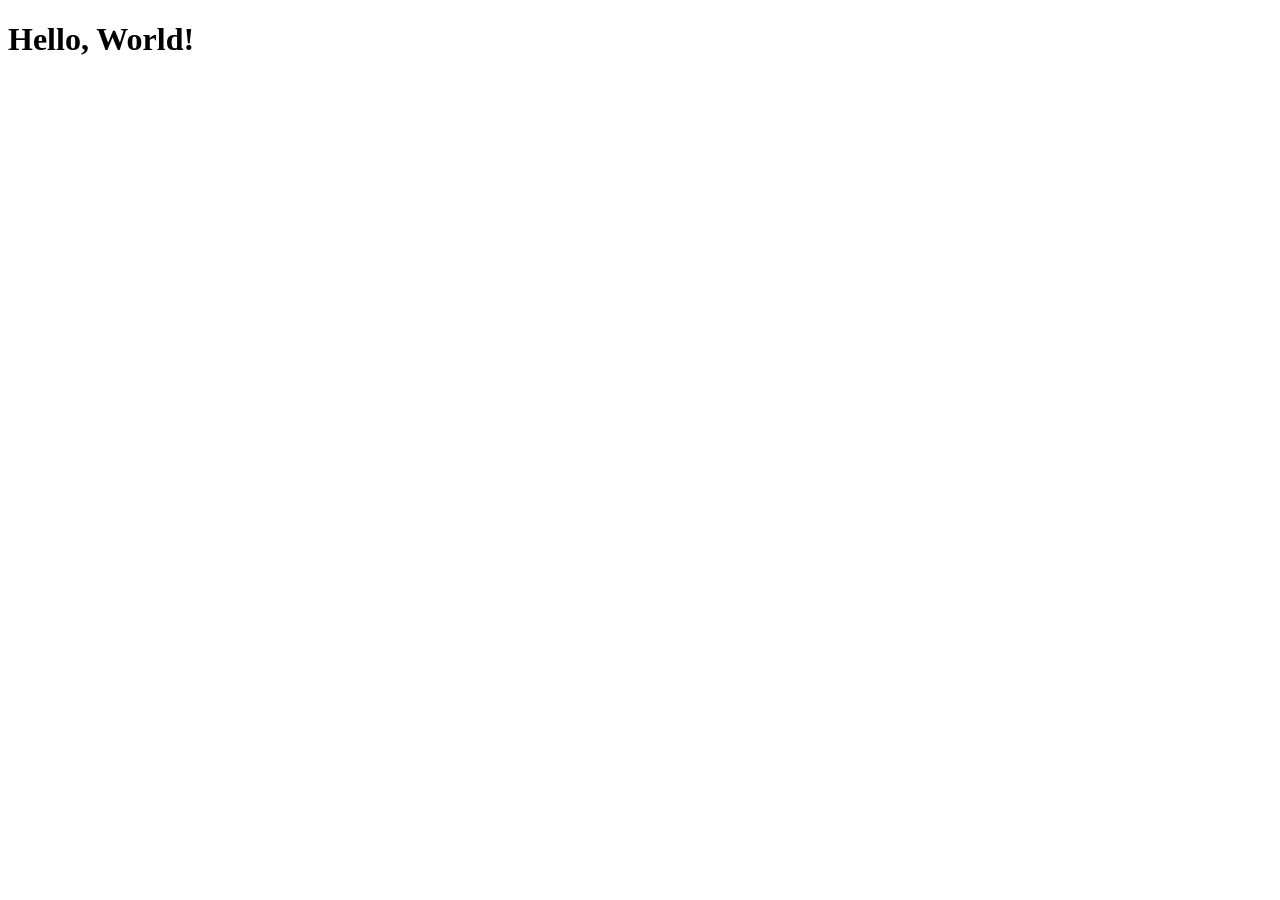
==== index.html @ d36ab647 "Hello World" ====
<!doctype html>
<html lang="ru">
<head>
  <meta charset="utf-8">
  <meta name="viewport" content="width=device-width, initial-scale=1">
  <title>Hello, World!</title>
</head>
<body>
  <h1>Hello, World!</h1>
</body>
</html>
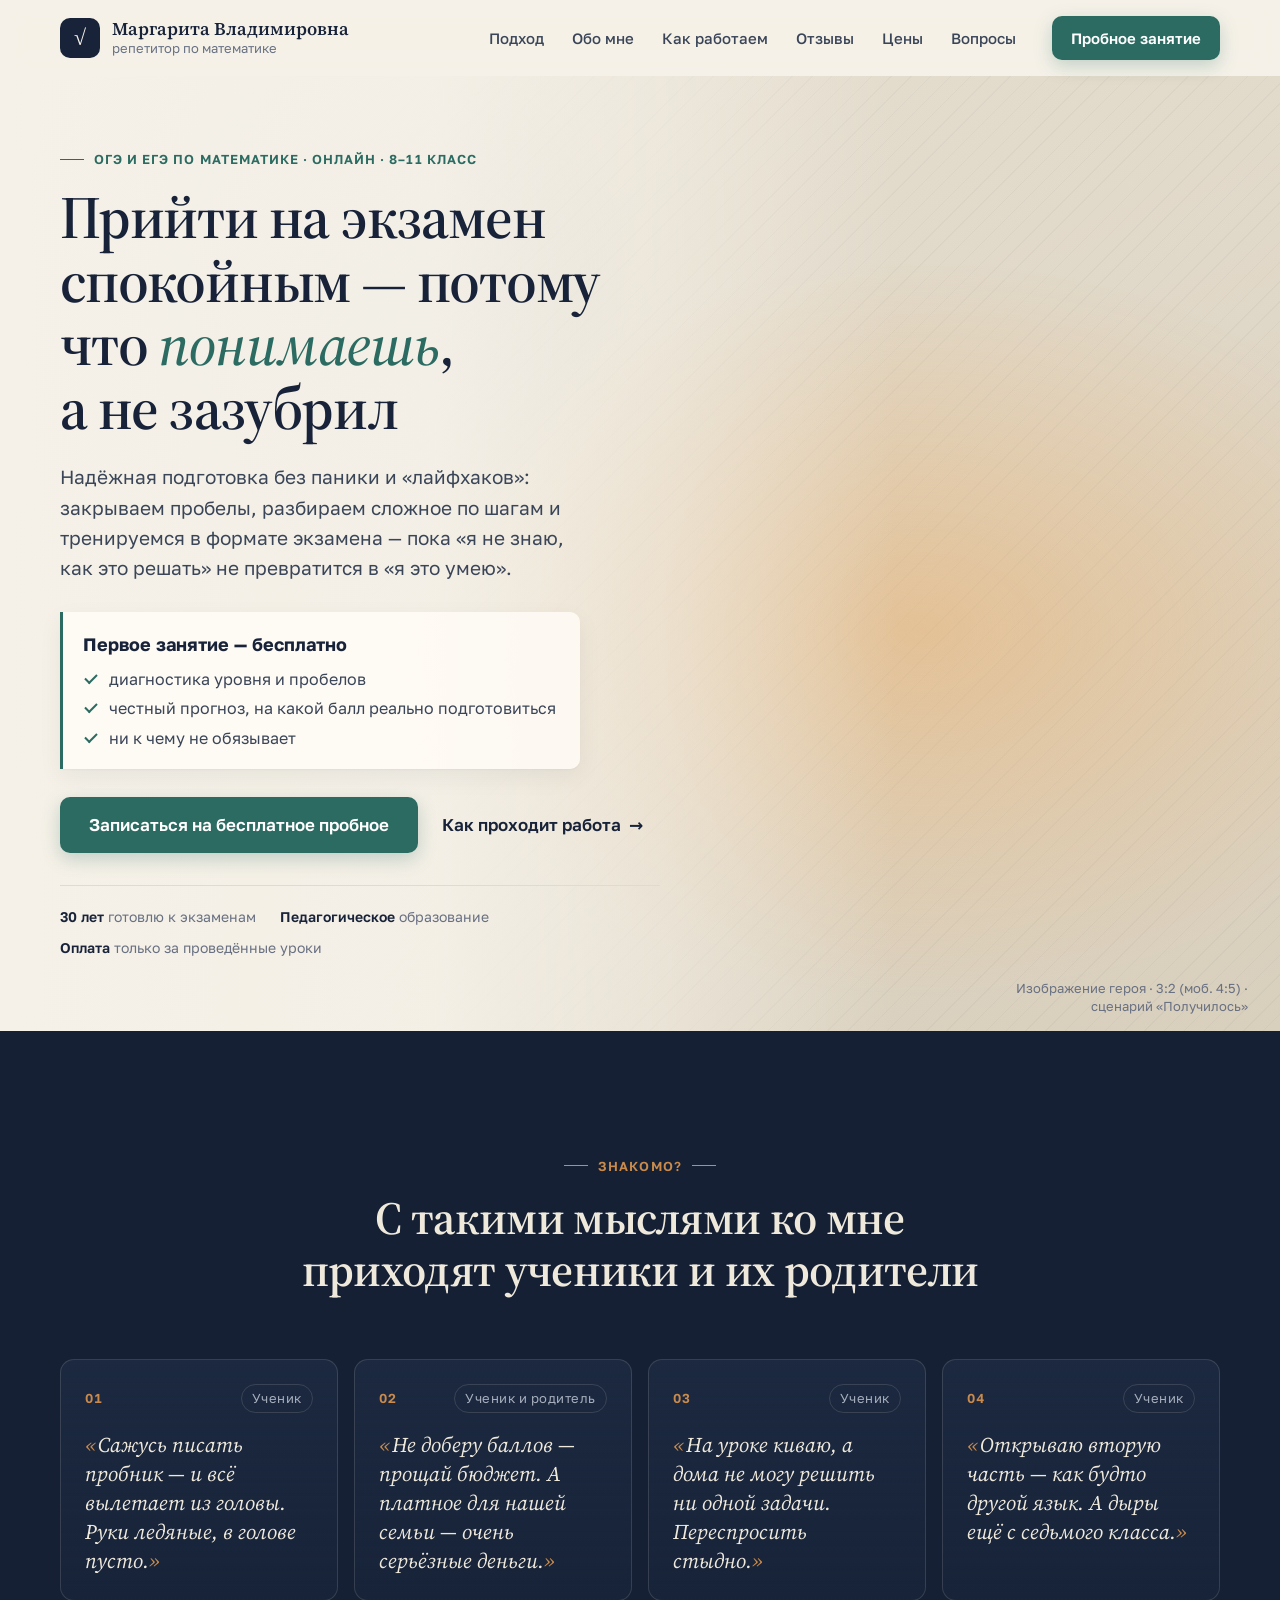
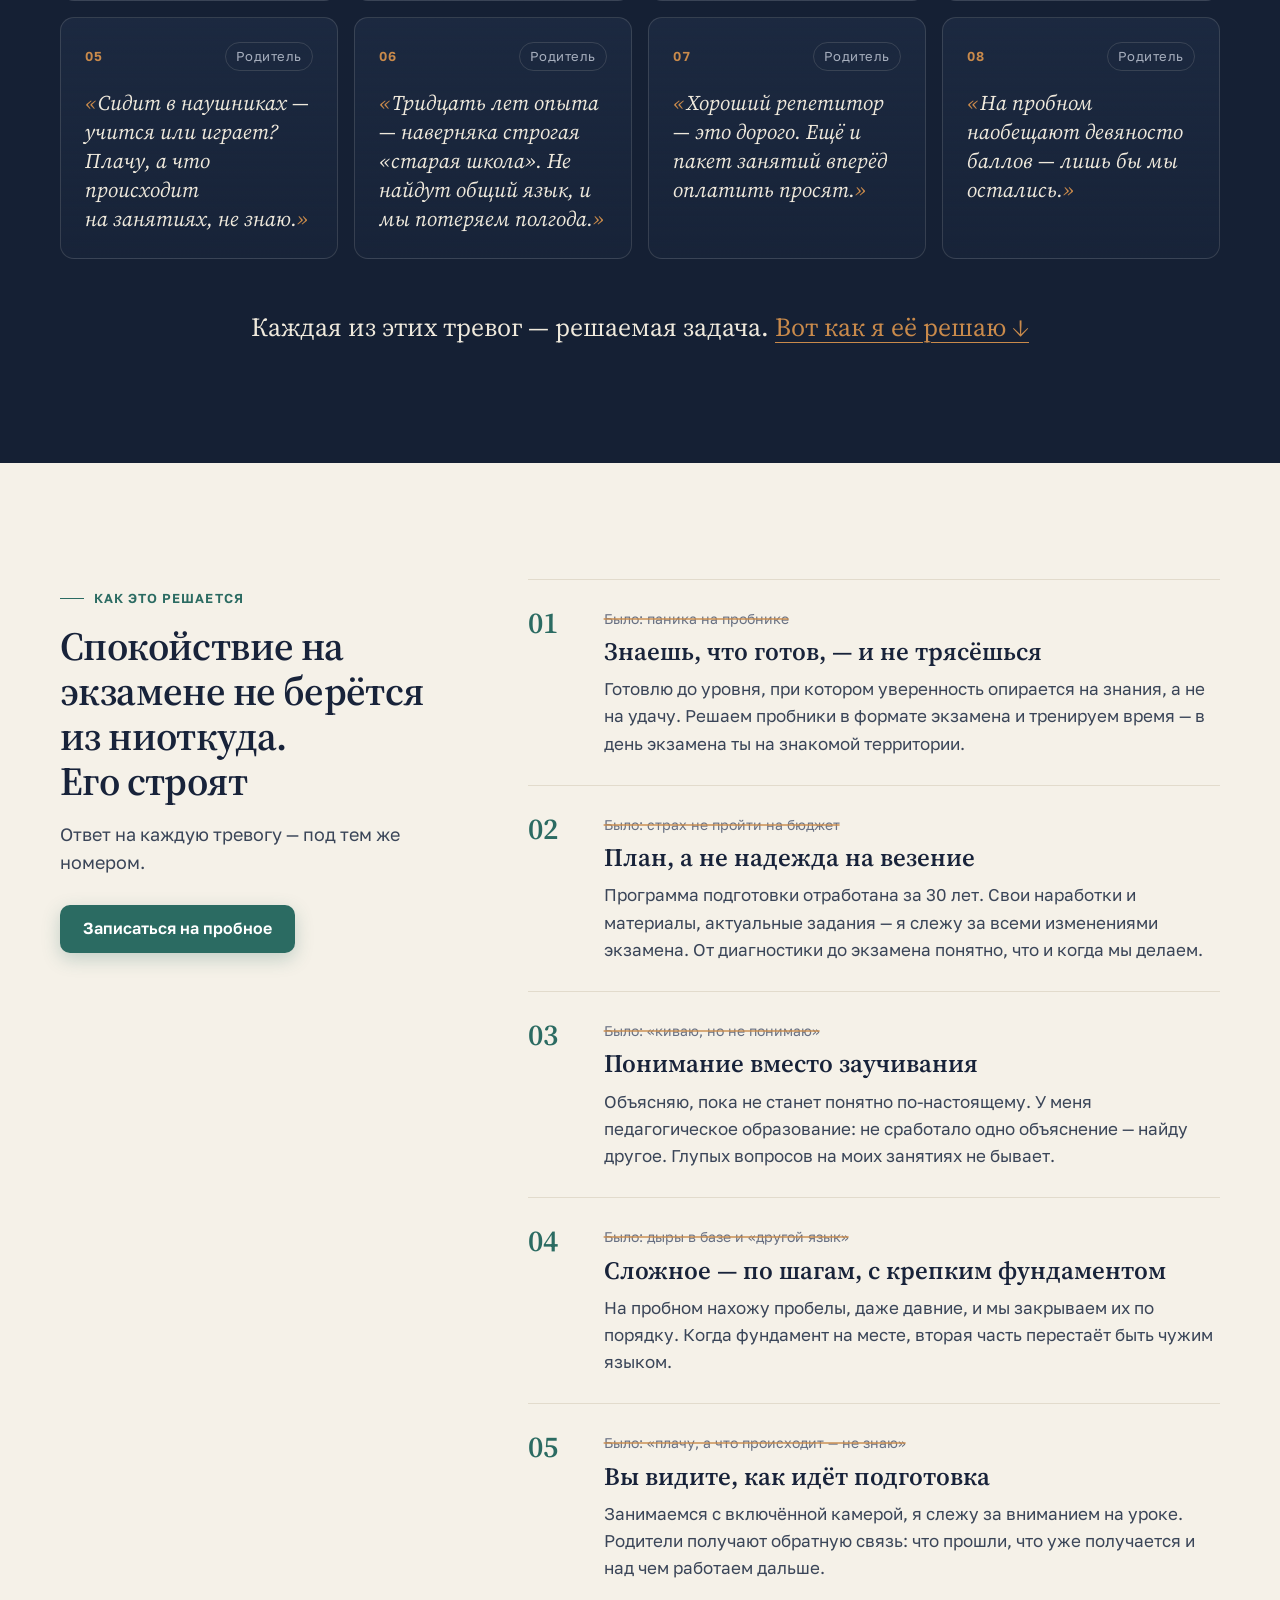
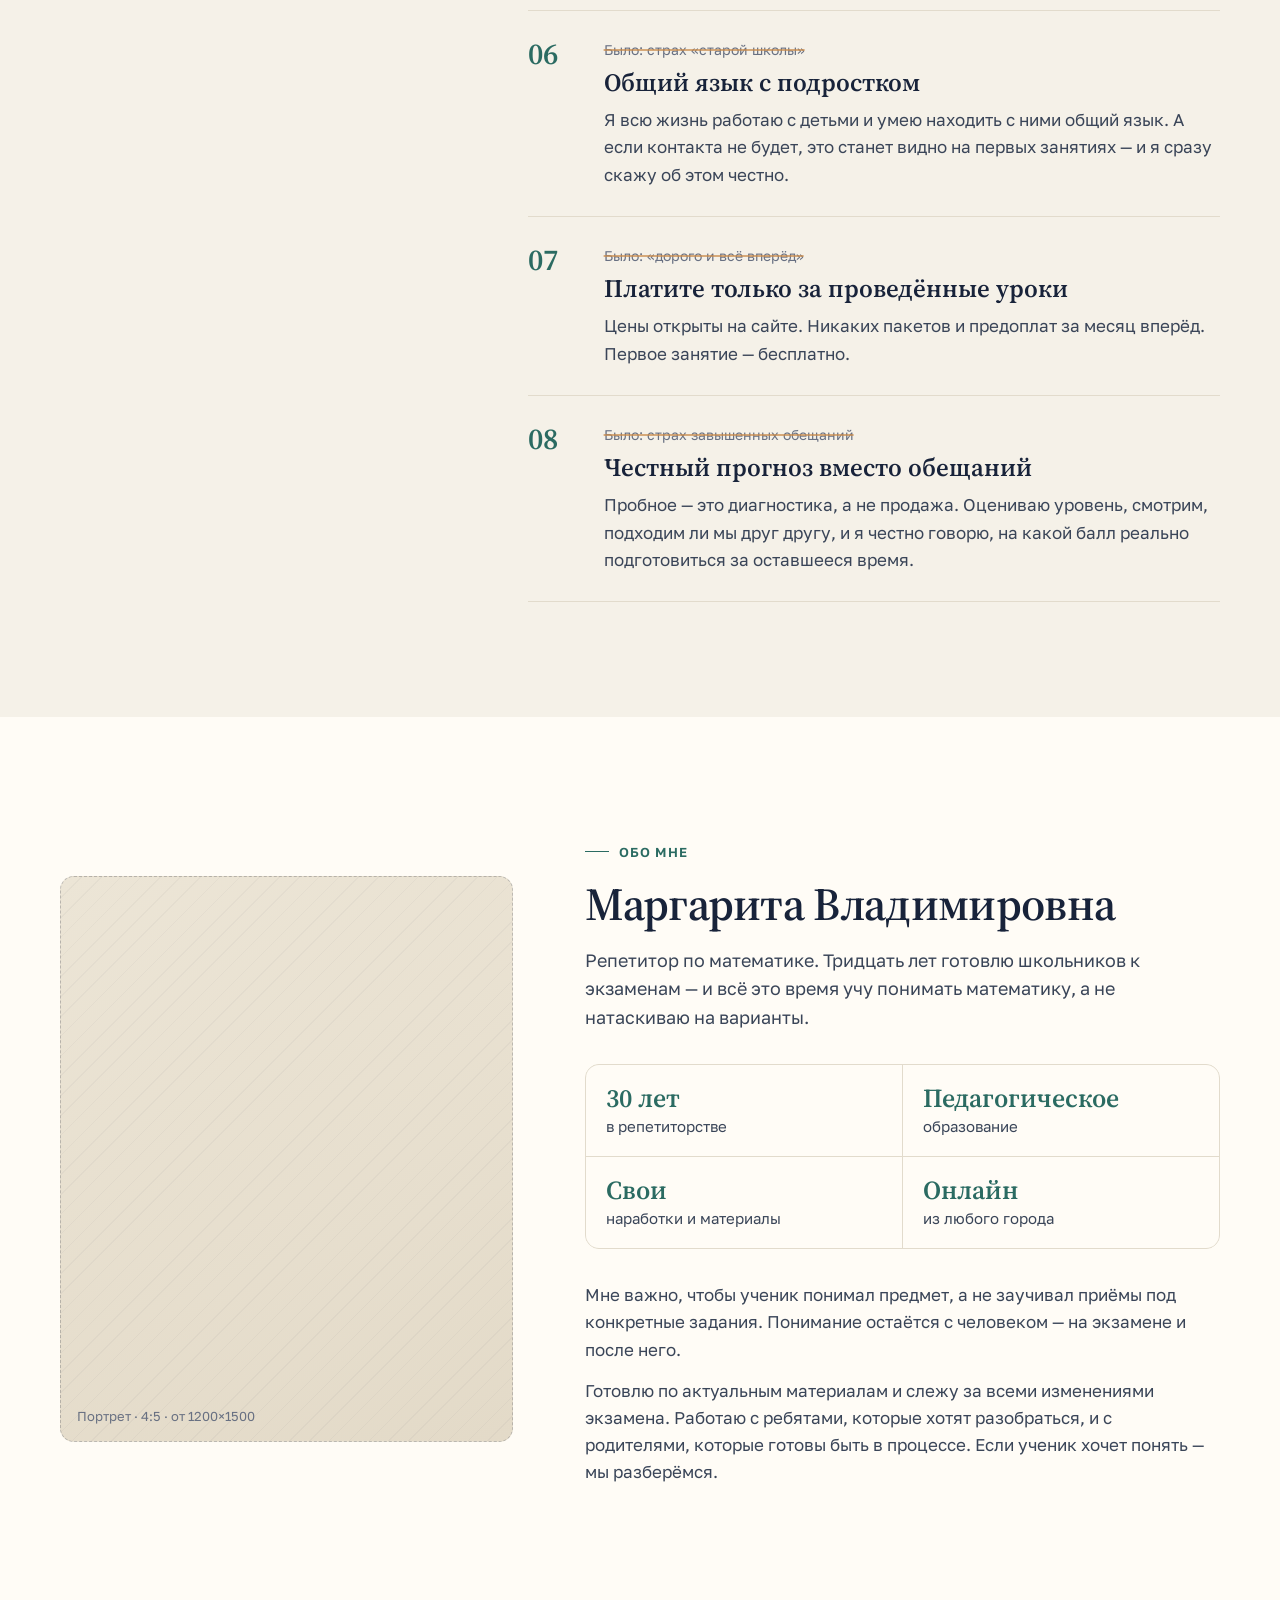
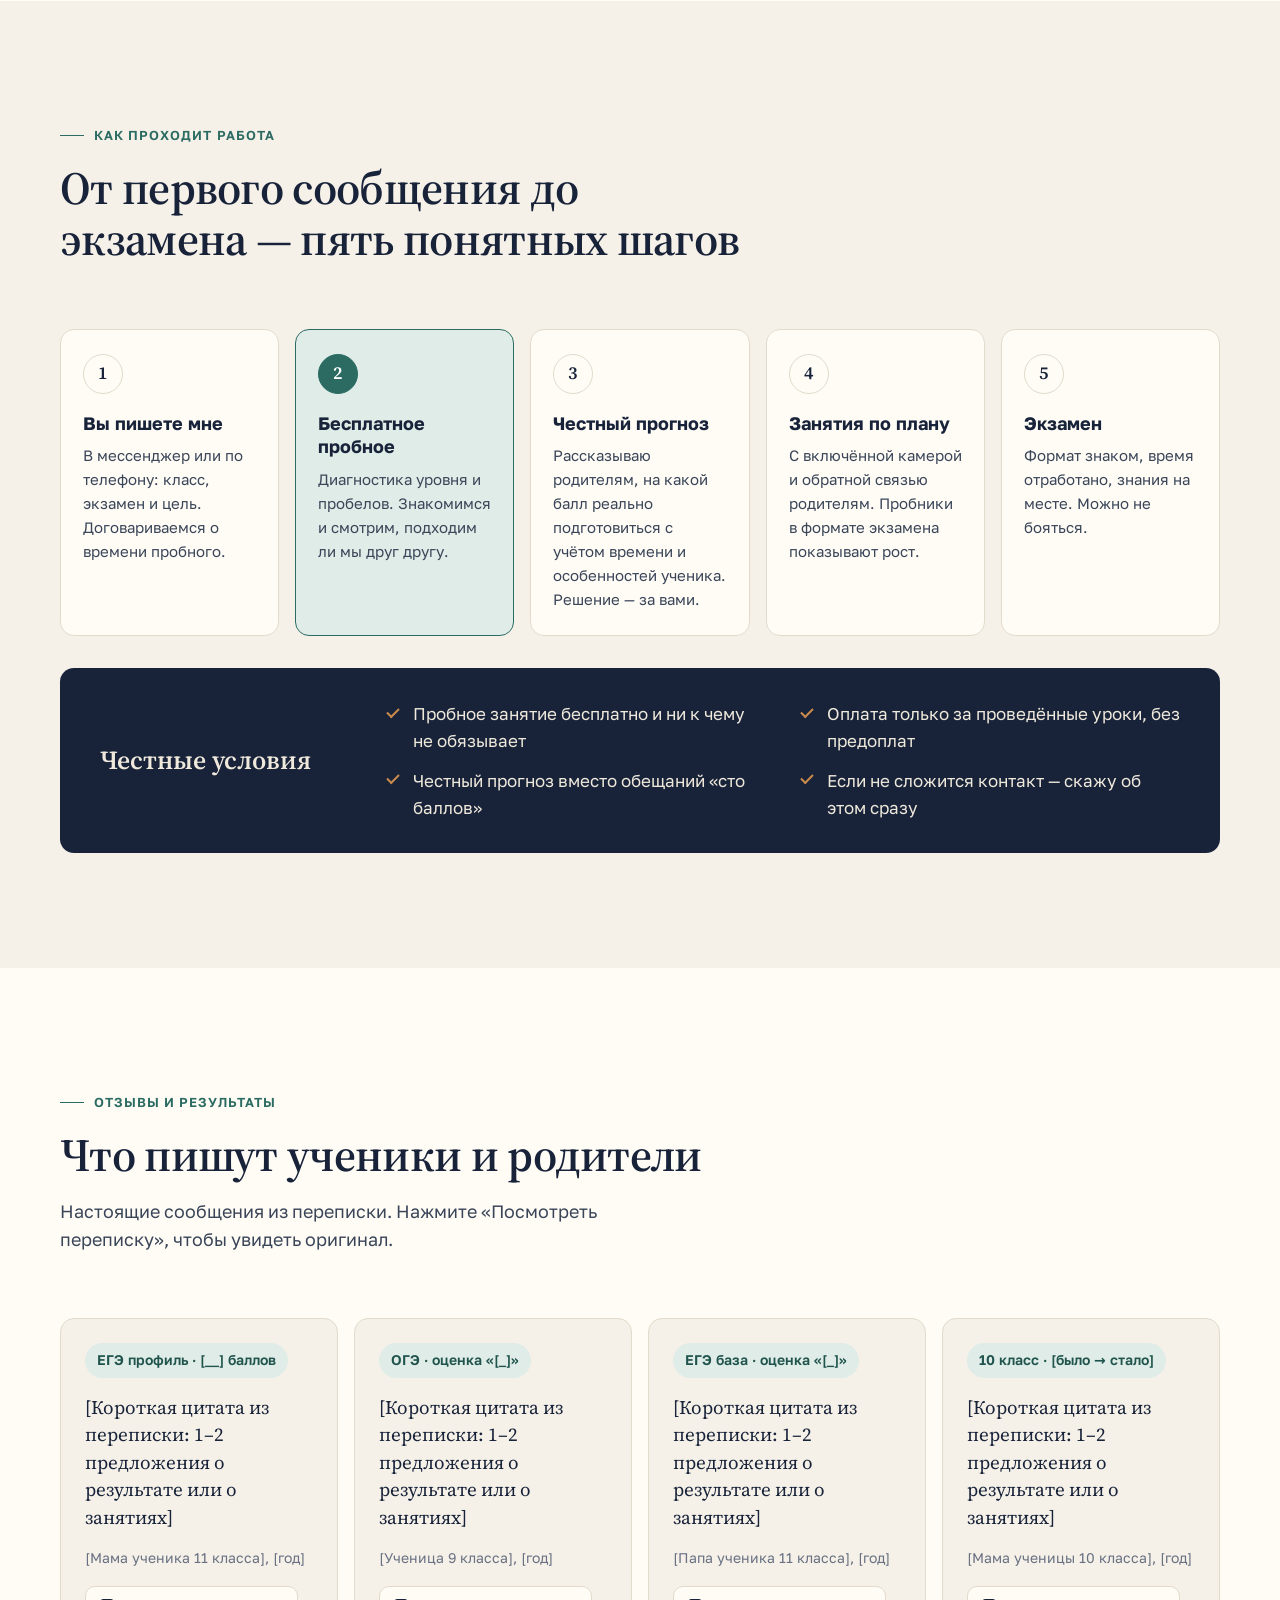
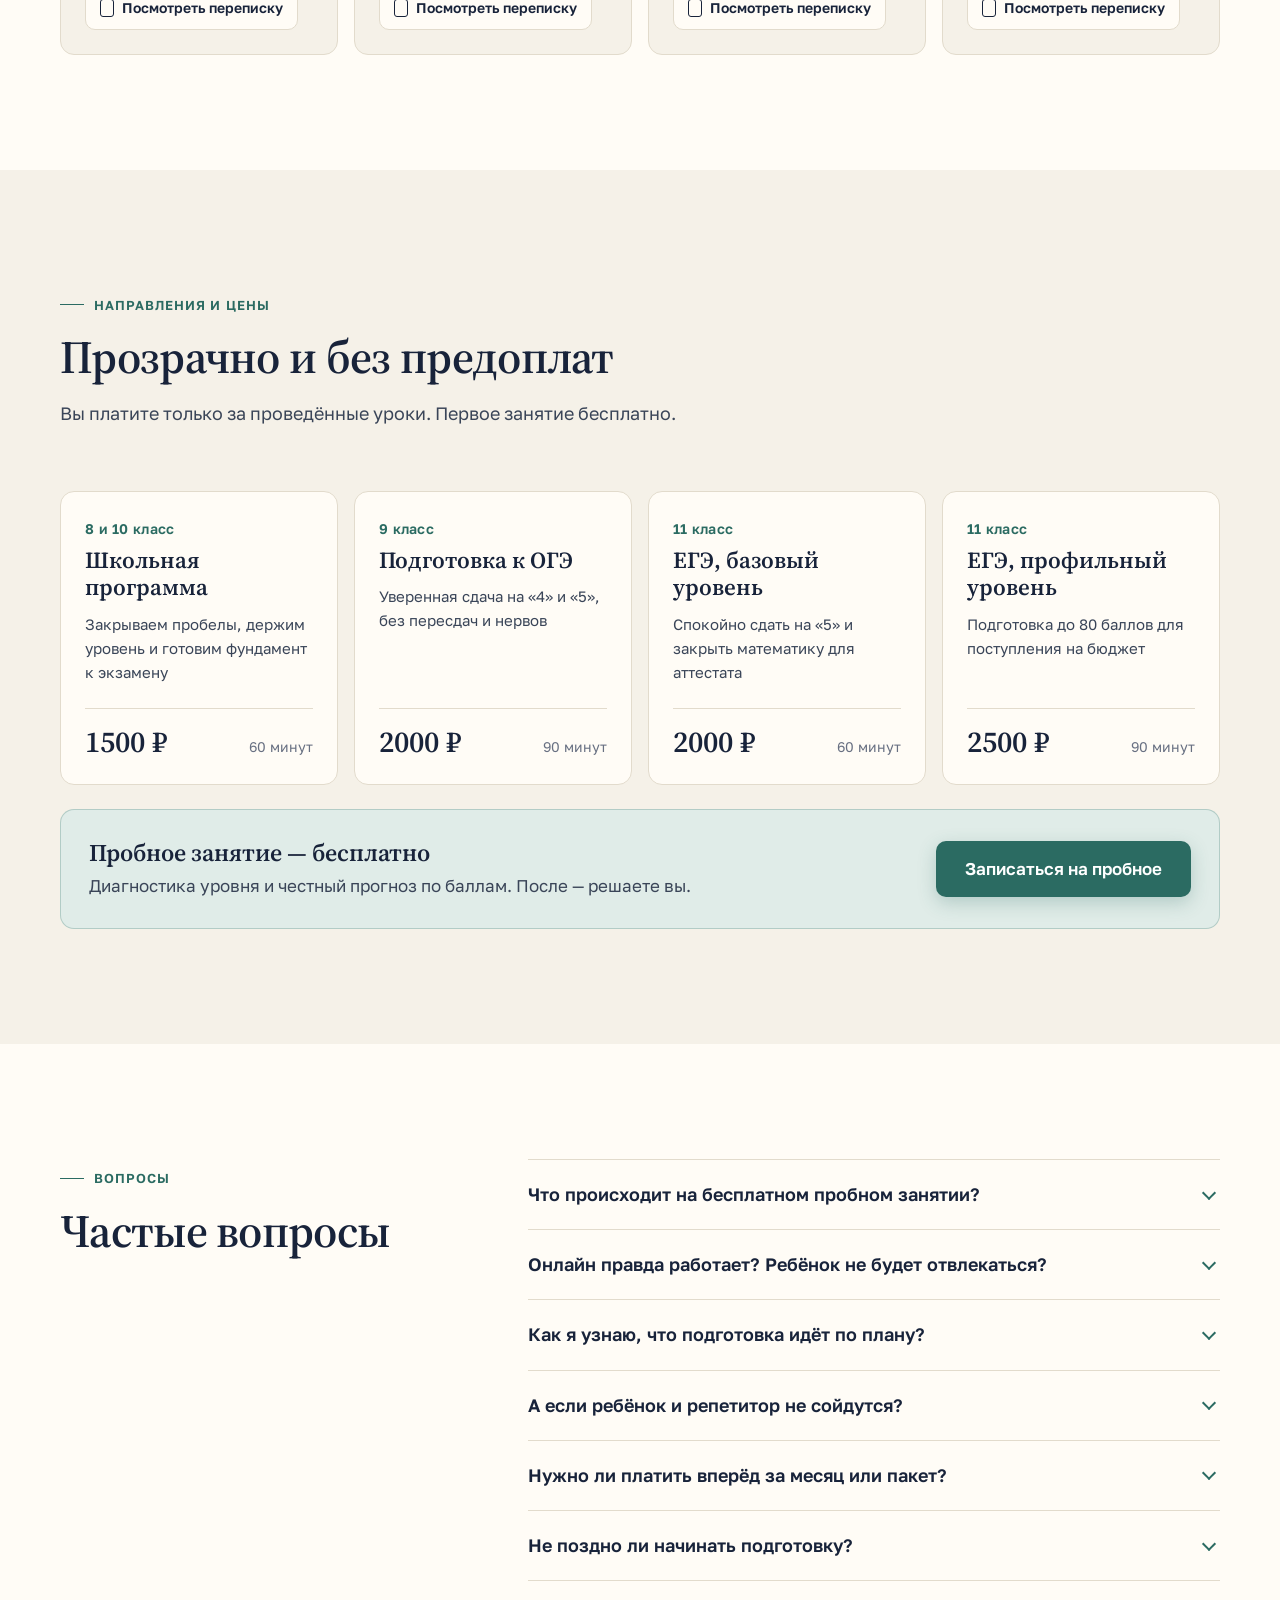
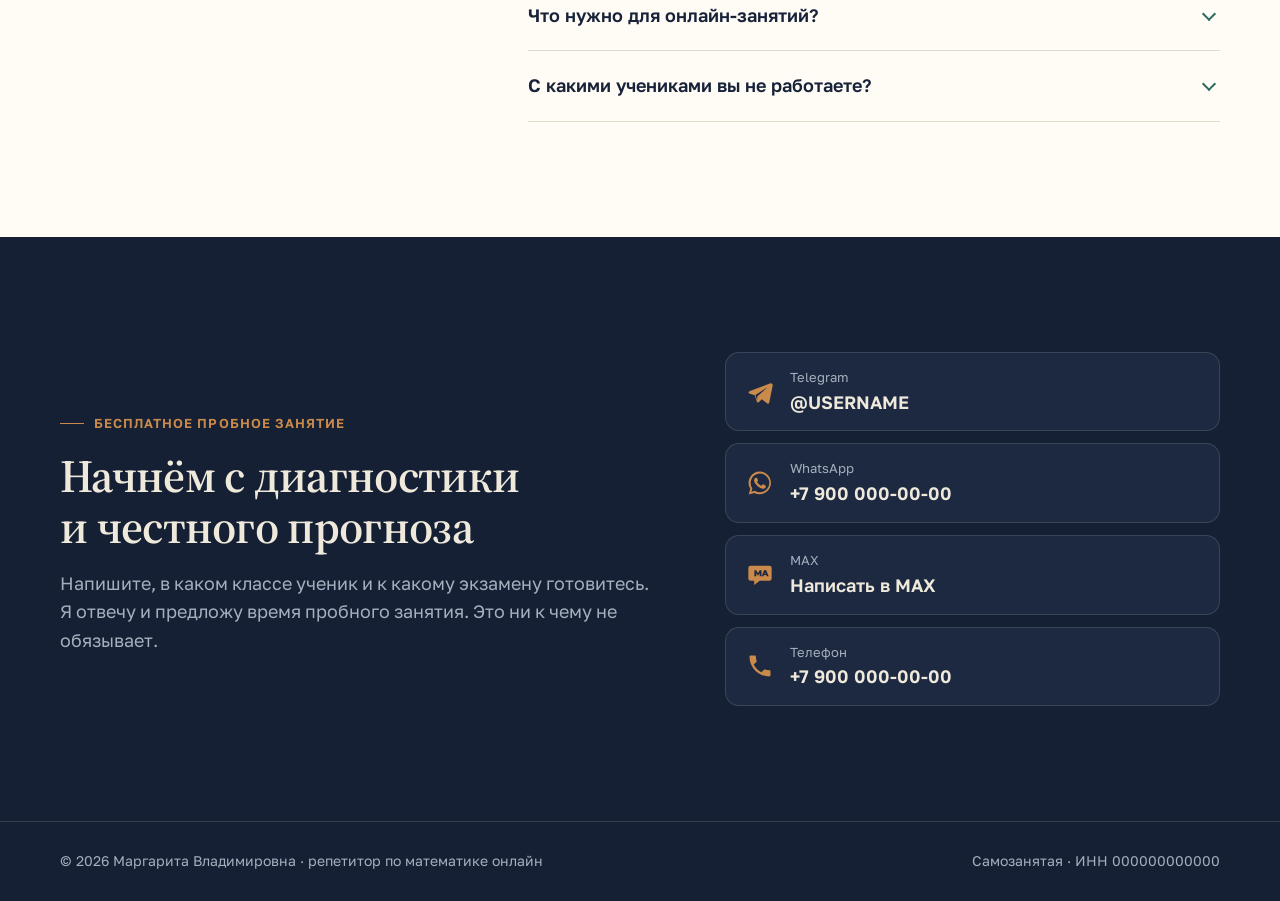
==== commit e7bfd098: "Лендинг репетитора по математике Одностраничник: hero с оффером, блоки «Знакомо?» и «Как это решаетс" ====
--- a/index.html
+++ b/index.html
@@ -3,9 +3,545 @@
 <head>
   <meta charset="utf-8">
   <meta name="viewport" content="width=device-width, initial-scale=1">
-  <title>Hello, World!</title>
+  <title>Репетитор по математике онлайн — подготовка к ОГЭ и ЕГЭ | Маргарита Владимировна</title>
+  <meta name="description" content="Надёжная подготовка к ОГЭ и ЕГЭ по математике онлайн для 8–11 классов. Педагогическое образование, 30 лет опыта. Бесплатное пробное занятие: диагностика уровня и честный прогноз по баллам.">
+  <meta name="theme-color" content="#f5f1e8">
+  <link rel="canonical" href="https://repmv.ru/">
+  <link rel="icon" href="assets/img/favicon.svg" type="image/svg+xml">
+
+  <meta property="og:type" content="website">
+  <meta property="og:locale" content="ru_RU">
+  <meta property="og:url" content="https://repmv.ru/">
+  <meta property="og:title" content="Математика без страха перед экзаменом — репетитор Маргарита Владимировна">
+  <meta property="og:description" content="Подготовка к ОГЭ и ЕГЭ онлайн. Понимание, а не зубрёжка. Бесплатное пробное занятие с честным прогнозом по баллам.">
+  <!-- TODO: добавить og:image (1200×630), когда будет готово изображение героя -->
+
+  <link rel="preload" href="assets/fonts/golos-cyr.woff2" as="font" type="font/woff2" crossorigin>
+  <link rel="preload" href="assets/fonts/serif-cyr.woff2" as="font" type="font/woff2" crossorigin>
+  <link rel="stylesheet" href="assets/css/style.css">
+  <script>document.documentElement.classList.add("js")</script>
+
+  <script type="application/ld+json">
+  {
+    "@context": "https://schema.org",
+    "@type": "Person",
+    "name": "Маргарита Владимировна",
+    "jobTitle": "Репетитор по математике",
+    "url": "https://repmv.ru/",
+    "description": "Подготовка к ОГЭ и ЕГЭ по математике онлайн, школьная программа 8 и 10 классов. Педагогическое образование, 30 лет опыта.",
+    "makesOffer": [
+      { "@type": "Offer", "name": "Пробное занятие", "price": "0", "priceCurrency": "RUB" },
+      { "@type": "Offer", "name": "Математика, 8 и 10 класс, 60 минут", "price": "1500", "priceCurrency": "RUB" },
+      { "@type": "Offer", "name": "Подготовка к ОГЭ, 9 класс, 90 минут", "price": "2000", "priceCurrency": "RUB" },
+      { "@type": "Offer", "name": "ЕГЭ базовый уровень, 11 класс, 60 минут", "price": "2000", "priceCurrency": "RUB" },
+      { "@type": "Offer", "name": "ЕГЭ профильный уровень, 11 класс, 90 минут", "price": "2500", "priceCurrency": "RUB" }
+    ]
+  }
+  </script>
 </head>
 <body>
-  <h1>Hello, World!</h1>
+  <a class="skip-link" href="#main">Перейти к содержанию</a>
+
+  <header class="site-header" data-header>
+    <div class="container site-header__inner">
+      <a class="brand" href="#top" aria-label="Маргарита Владимировна — в начало страницы">
+        <span class="brand__mark" aria-hidden="true">√</span>
+        <span class="brand__text">
+          <span class="brand__name">Маргарита Владимировна</span>
+          <span class="brand__role">репетитор по математике</span>
+        </span>
+      </a>
+
+      <nav class="nav" id="site-nav" aria-label="Разделы сайта" data-nav>
+        <a href="#approach">Подход</a>
+        <a href="#about">Обо мне</a>
+        <a href="#process">Как работаем</a>
+        <a href="#reviews">Отзывы</a>
+        <a href="#prices">Цены</a>
+        <a href="#faq">Вопросы</a>
+        <a class="btn btn--primary nav__cta-mobile" href="#contacts">Записаться на пробное</a>
+      </nav>
+
+      <a class="btn btn--primary btn--sm site-header__cta" href="#contacts">Пробное занятие</a>
+
+      <button class="nav-toggle" type="button" aria-controls="site-nav" aria-expanded="false" aria-label="Открыть меню" data-nav-toggle>
+        <span></span><span></span><span></span>
+      </button>
+    </div>
+  </header>
+
+  <main id="main">
+
+    <!-- 1. HERO: решение проблемы + оффер + CTA -->
+    <section class="hero" id="top" aria-labelledby="hero-title">
+      <div class="hero__media">
+        <!--
+          ЗАГЛУШКА. Заменить на:
+          <picture>
+            <source media="(max-width: 899px)" srcset="assets/img/hero-4x5.jpg">
+            <img src="assets/img/hero-3x2.jpg" alt="Девушка за столом спокойно смотрит на решённую задачу, на фоне мама" width="2400" height="1600">
+          </picture>
+          Сценарий кадра — ref/analysis.md, раздел 6.
+        -->
+        <div class="placeholder placeholder--hero" role="img" aria-label="Место для изображения: ученица спокойно смотрит на решённую задачу">
+          <span class="placeholder__label">Изображение героя · 3:2 (моб. 4:5) · сценарий «Получилось»</span>
+        </div>
+      </div>
+
+      <div class="container hero__inner">
+        <div class="hero__content">
+          <p class="eyebrow"><span>ОГЭ и ЕГЭ по математике · онлайн · <span class="nowrap">8–11 класс</span></span></p>
+          <h1 class="hero__title" id="hero-title">Прийти на экзамен спокойным — потому что <em>понимаешь</em>, а&nbsp;не зазубрил</h1>
+          <p class="hero__lead">Надёжная подготовка без паники и «лайфхаков»: закрываем пробелы, разбираем сложное по шагам и тренируемся в формате экзамена — пока «я не знаю, как это решать» не превратится в «я это умею».</p>
+
+          <div class="offer">
+            <p class="offer__title">Первое занятие — бесплатно</p>
+            <ul class="offer__list">
+              <li>диагностика уровня и пробелов</li>
+              <li>честный прогноз, на какой балл реально подготовиться</li>
+              <li>ни к чему не обязывает</li>
+            </ul>
+          </div>
+
+          <div class="hero__actions">
+            <a class="btn btn--primary btn--lg" href="#contacts">Записаться на бесплатное пробное</a>
+            <a class="link-arrow" href="#process">Как проходит работа</a>
+          </div>
+
+          <ul class="hero__facts" aria-label="Коротко">
+            <li><strong>30 лет</strong> готовлю к экзаменам</li>
+            <li><strong>Педагогическое</strong> образование</li>
+            <li><strong>Оплата</strong> только за проведённые уроки</li>
+          </ul>
+        </div>
+      </div>
+    </section>
+
+    <!-- 2. ЗНАКОМО? — эмоциональные реплики -->
+    <section class="section section--night" id="pains" aria-labelledby="pains-title">
+      <div class="container">
+        <div class="section-head section-head--center">
+          <p class="eyebrow eyebrow--night">Знакомо?</p>
+          <h2 class="section-title" id="pains-title">С такими мыслями ко мне приходят ученики и&nbsp;их&nbsp;родители</h2>
+        </div>
+
+        <ol class="pains" role="list">
+          <li class="pain" data-reveal>
+            <span class="pain__meta"><span class="pain__num">01</span><span class="pain__who">Ученик</span></span>
+            <blockquote class="pain__quote">Сажусь писать пробник — и всё вылетает из головы. Руки ледяные, в&nbsp;голове пусто.</blockquote>
+          </li>
+          <li class="pain" data-reveal>
+            <span class="pain__meta"><span class="pain__num">02</span><span class="pain__who">Ученик и родитель</span></span>
+            <blockquote class="pain__quote">Не доберу баллов — прощай бюджет. А платное для нашей семьи — очень серьёзные деньги.</blockquote>
+          </li>
+          <li class="pain" data-reveal>
+            <span class="pain__meta"><span class="pain__num">03</span><span class="pain__who">Ученик</span></span>
+            <blockquote class="pain__quote">На уроке киваю, а дома не могу решить ни одной задачи. Переспросить стыдно.</blockquote>
+          </li>
+          <li class="pain" data-reveal>
+            <span class="pain__meta"><span class="pain__num">04</span><span class="pain__who">Ученик</span></span>
+            <blockquote class="pain__quote">Открываю вторую часть — как будто другой язык. А дыры ещё с седьмого класса.</blockquote>
+          </li>
+          <li class="pain" data-reveal>
+            <span class="pain__meta"><span class="pain__num">05</span><span class="pain__who">Родитель</span></span>
+            <blockquote class="pain__quote">Сидит в наушниках — учится или играет? Плачу, а что происходит на&nbsp;занятиях, не знаю.</blockquote>
+          </li>
+          <li class="pain" data-reveal>
+            <span class="pain__meta"><span class="pain__num">06</span><span class="pain__who">Родитель</span></span>
+            <blockquote class="pain__quote">Тридцать лет опыта — наверняка строгая «старая школа». Не найдут общий язык, и мы потеряем полгода.</blockquote>
+          </li>
+          <li class="pain" data-reveal>
+            <span class="pain__meta"><span class="pain__num">07</span><span class="pain__who">Родитель</span></span>
+            <blockquote class="pain__quote">Хороший репетитор — это дорого. Ещё и пакет занятий вперёд оплатить просят.</blockquote>
+          </li>
+          <li class="pain" data-reveal>
+            <span class="pain__meta"><span class="pain__num">08</span><span class="pain__who">Родитель</span></span>
+            <blockquote class="pain__quote">На пробном наобещают девяносто баллов — лишь бы мы остались.</blockquote>
+          </li>
+        </ol>
+
+        <p class="pains__bridge">Каждая из этих тревог — решаемая задача. <a href="#approach">Вот как я её решаю</a></p>
+      </div>
+    </section>
+
+    <!-- 3. КАК ЭТО РЕШАЕТСЯ — зеркальные ответы -->
+    <section class="section" id="approach" aria-labelledby="approach-title">
+      <div class="container split">
+        <div class="split__aside">
+          <div class="split__sticky">
+            <p class="eyebrow">Как это решается</p>
+            <h2 class="section-title" id="approach-title">Спокойствие на экзамене не&nbsp;берётся из&nbsp;ниоткуда. Его&nbsp;строят</h2>
+            <p class="section-lead">Ответ на каждую тревогу — под тем же номером.</p>
+            <a class="btn btn--primary" href="#contacts">Записаться на пробное</a>
+          </div>
+        </div>
+
+        <ol class="solutions" role="list">
+          <li class="solution" data-reveal>
+            <span class="solution__num">01</span>
+            <div>
+              <p class="solution__from">Было: паника на пробнике</p>
+              <h3 class="solution__title">Знаешь, что готов, — и не трясёшься</h3>
+              <p>Готовлю до уровня, при котором уверенность опирается на знания, а не на удачу. Решаем пробники в формате экзамена и тренируем время — в день экзамена ты на знакомой территории.</p>
+            </div>
+          </li>
+          <li class="solution" data-reveal>
+            <span class="solution__num">02</span>
+            <div>
+              <p class="solution__from">Было: страх не пройти на бюджет</p>
+              <h3 class="solution__title">План, а не надежда на везение</h3>
+              <p>Программа подготовки отработана за 30 лет. Свои наработки и материалы, актуальные задания — я слежу за всеми изменениями экзамена. От диагностики до экзамена понятно, что и когда мы делаем.</p>
+            </div>
+          </li>
+          <li class="solution" data-reveal>
+            <span class="solution__num">03</span>
+            <div>
+              <p class="solution__from">Было: «киваю, но не понимаю»</p>
+              <h3 class="solution__title">Понимание вместо заучивания</h3>
+              <p>Объясняю, пока не станет понятно по-настоящему. У меня педагогическое образование: не сработало одно объяснение — найду другое. Глупых вопросов на моих занятиях не бывает.</p>
+            </div>
+          </li>
+          <li class="solution" data-reveal>
+            <span class="solution__num">04</span>
+            <div>
+              <p class="solution__from">Было: дыры в базе и «другой язык»</p>
+              <h3 class="solution__title">Сложное — по шагам, с крепким фундаментом</h3>
+              <p>На пробном нахожу пробелы, даже давние, и мы закрываем их по порядку. Когда фундамент на месте, вторая часть перестаёт быть чужим языком.</p>
+            </div>
+          </li>
+          <li class="solution" data-reveal>
+            <span class="solution__num">05</span>
+            <div>
+              <p class="solution__from">Было: «плачу, а что происходит — не знаю»</p>
+              <h3 class="solution__title">Вы видите, как идёт подготовка</h3>
+              <p>Занимаемся с включённой камерой, я слежу за вниманием на уроке. Родители получают обратную связь: что прошли, что уже получается и над чем работаем дальше.</p>
+            </div>
+          </li>
+          <li class="solution" data-reveal>
+            <span class="solution__num">06</span>
+            <div>
+              <p class="solution__from">Было: страх «старой школы»</p>
+              <h3 class="solution__title">Общий язык с подростком</h3>
+              <p>Я всю жизнь работаю с детьми и умею находить с ними общий язык. А если контакта не будет, это станет видно на первых занятиях — и я сразу скажу об этом честно.</p>
+            </div>
+          </li>
+          <li class="solution" data-reveal>
+            <span class="solution__num">07</span>
+            <div>
+              <p class="solution__from">Было: «дорого и всё вперёд»</p>
+              <h3 class="solution__title">Платите только за проведённые уроки</h3>
+              <p>Цены открыты на сайте. Никаких пакетов и предоплат за месяц вперёд. Первое занятие — бесплатно.</p>
+            </div>
+          </li>
+          <li class="solution" data-reveal>
+            <span class="solution__num">08</span>
+            <div>
+              <p class="solution__from">Было: страх завышенных обещаний</p>
+              <h3 class="solution__title">Честный прогноз вместо обещаний</h3>
+              <p>Пробное — это диагностика, а не продажа. Оцениваю уровень, смотрим, подходим ли мы друг другу, и я честно говорю, на какой балл реально подготовиться за оставшееся время.</p>
+            </div>
+          </li>
+        </ol>
+      </div>
+    </section>
+
+    <!-- 4. ОБО МНЕ -->
+    <section class="section section--surface" id="about" aria-labelledby="about-title">
+      <div class="container about">
+        <div class="about__photo">
+          <!-- ЗАГЛУШКА. Заменить на <img src="assets/img/portrait.jpg" alt="Маргарита Владимировна" width="1200" height="1500" loading="lazy"> -->
+          <div class="placeholder placeholder--portrait" role="img" aria-label="Место для фотографии Маргариты Владимировны">
+            <span class="placeholder__label">Портрет · 4:5 · от 1200×1500</span>
+          </div>
+        </div>
+
+        <div class="about__body">
+          <p class="eyebrow">Обо мне</p>
+          <h2 class="section-title" id="about-title">Маргарита Владимировна</h2>
+          <p class="section-lead">Репетитор по математике. Тридцать лет готовлю школьников к экзаменам — и всё это время учу понимать математику, а не натаскиваю на варианты.</p>
+
+          <dl class="facts">
+            <div class="fact">
+              <dt>30 лет</dt>
+              <dd>в репетиторстве</dd>
+            </div>
+            <div class="fact">
+              <dt>Педагогическое</dt>
+              <dd>образование</dd>
+            </div>
+            <div class="fact">
+              <dt>Свои</dt>
+              <dd>наработки и материалы</dd>
+            </div>
+            <div class="fact">
+              <dt>Онлайн</dt>
+              <dd>из любого города</dd>
+            </div>
+          </dl>
+
+          <div class="prose">
+            <p>Мне важно, чтобы ученик понимал предмет, а не заучивал приёмы под конкретные задания. Понимание остаётся с человеком — на экзамене и после него.</p>
+            <p>Готовлю по актуальным материалам и слежу за всеми изменениями экзамена. Работаю с ребятами, которые хотят разобраться, и с родителями, которые готовы быть в процессе. Если ученик хочет понять — мы разберёмся.</p>
+          </div>
+        </div>
+      </div>
+    </section>
+
+    <!-- 5. КАК ПРОХОДИТ РАБОТА + ЧЕСТНЫЕ УСЛОВИЯ -->
+    <section class="section" id="process" aria-labelledby="process-title">
+      <div class="container">
+        <div class="section-head">
+          <p class="eyebrow">Как проходит работа</p>
+          <h2 class="section-title" id="process-title">От первого сообщения до экзамена — пять понятных шагов</h2>
+        </div>
+
+        <ol class="steps" role="list">
+          <li class="step" data-reveal>
+            <span class="step__num">1</span>
+            <h3 class="step__title">Вы пишете мне</h3>
+            <p>В мессенджер или по телефону: класс, экзамен и цель. Договариваемся о времени пробного.</p>
+          </li>
+          <li class="step step--accent" data-reveal>
+            <span class="step__num">2</span>
+            <h3 class="step__title">Бесплатное пробное</h3>
+            <p>Диагностика уровня и пробелов. Знакомимся и смотрим, подходим ли мы друг другу.</p>
+          </li>
+          <li class="step" data-reveal>
+            <span class="step__num">3</span>
+            <h3 class="step__title">Честный прогноз</h3>
+            <p>Рассказываю родителям, на какой балл реально подготовиться с учётом времени и особенностей ученика. Решение — за вами.</p>
+          </li>
+          <li class="step" data-reveal>
+            <span class="step__num">4</span>
+            <h3 class="step__title">Занятия по плану</h3>
+            <p>С включённой камерой и обратной связью родителям. Пробники в формате экзамена показывают рост.</p>
+          </li>
+          <li class="step" data-reveal>
+            <span class="step__num">5</span>
+            <h3 class="step__title">Экзамен</h3>
+            <p>Формат знаком, время отработано, знания на месте. Можно не бояться.</p>
+          </li>
+        </ol>
+
+        <div class="terms" data-reveal>
+          <h3 class="terms__title">Честные условия</h3>
+          <ul class="terms__list">
+            <li>Пробное занятие бесплатно и ни к чему не обязывает</li>
+            <li>Оплата только за проведённые уроки, без предоплат</li>
+            <li>Честный прогноз вместо обещаний «сто баллов»</li>
+            <li>Если не сложится контакт — скажу об этом сразу</li>
+          </ul>
+        </div>
+      </div>
+    </section>
+
+    <!-- 6. ОТЗЫВЫ И РЕЗУЛЬТАТЫ -->
+    <section class="section section--surface" id="reviews" aria-labelledby="reviews-title">
+      <div class="container">
+        <div class="section-head">
+          <p class="eyebrow">Отзывы и результаты</p>
+          <h2 class="section-title" id="reviews-title">Что пишут ученики и родители</h2>
+          <p class="section-lead">Настоящие сообщения из переписки. Нажмите «Посмотреть переписку», чтобы увидеть оригинал.</p>
+        </div>
+
+        <!--
+          ШАБЛОН ОТЗЫВА. Для каждого реального отзыва:
+          - data-src — путь к обезличенному скриншоту (assets/img/reviews/01.jpg, вертикальный ~9:19.5);
+          - бейдж — экзамен и результат; цитата — 1–2 предложения из переписки; подпись — кто и когда.
+          Отзывы не выдумывать: пока карточки помечены как шаблон.
+        -->
+        <ul class="reviews" role="list">
+          <li class="review" data-reveal>
+            <span class="review__badge">ЕГЭ профиль · [__] баллов</span>
+            <blockquote class="review__quote">[Короткая цитата из переписки: 1–2 предложения о результате или о занятиях]</blockquote>
+            <p class="review__author">[Мама ученика 11 класса], [год]</p>
+            <button class="review__open" type="button" data-review data-src="" data-caption="Отзыв: ЕГЭ профильный уровень">Посмотреть переписку</button>
+          </li>
+          <li class="review" data-reveal>
+            <span class="review__badge">ОГЭ · оценка «[_]»</span>
+            <blockquote class="review__quote">[Короткая цитата из переписки: 1–2 предложения о результате или о занятиях]</blockquote>
+            <p class="review__author">[Ученица 9 класса], [год]</p>
+            <button class="review__open" type="button" data-review data-src="" data-caption="Отзыв: ОГЭ">Посмотреть переписку</button>
+          </li>
+          <li class="review" data-reveal>
+            <span class="review__badge">ЕГЭ база · оценка «[_]»</span>
+            <blockquote class="review__quote">[Короткая цитата из переписки: 1–2 предложения о результате или о занятиях]</blockquote>
+            <p class="review__author">[Папа ученика 11 класса], [год]</p>
+            <button class="review__open" type="button" data-review data-src="" data-caption="Отзыв: ЕГЭ базовый уровень">Посмотреть переписку</button>
+          </li>
+          <li class="review" data-reveal>
+            <span class="review__badge">10 класс · [было → стало]</span>
+            <blockquote class="review__quote">[Короткая цитата из переписки: 1–2 предложения о результате или о занятиях]</blockquote>
+            <p class="review__author">[Мама ученицы 10 класса], [год]</p>
+            <button class="review__open" type="button" data-review data-src="" data-caption="Отзыв: школьная программа">Посмотреть переписку</button>
+          </li>
+        </ul>
+      </div>
+    </section>
+
+    <!-- 7. НАПРАВЛЕНИЯ И ЦЕНЫ -->
+    <section class="section" id="prices" aria-labelledby="prices-title">
+      <div class="container">
+        <div class="section-head">
+          <p class="eyebrow">Направления и цены</p>
+          <h2 class="section-title" id="prices-title">Прозрачно и без предоплат</h2>
+          <p class="section-lead">Вы платите только за проведённые уроки. Первое занятие бесплатно.</p>
+        </div>
+
+        <ul class="prices" role="list">
+          <li class="price" data-reveal>
+            <p class="price__grade">8 и 10 класс</p>
+            <h3 class="price__title">Школьная программа</h3>
+            <p class="price__goal">Закрываем пробелы, держим уровень и готовим фундамент к экзамену</p>
+            <p class="price__cost"><span class="price__value">1500&nbsp;₽</span><span class="price__unit">60 минут</span></p>
+          </li>
+          <li class="price" data-reveal>
+            <p class="price__grade">9 класс</p>
+            <h3 class="price__title">Подготовка к ОГЭ</h3>
+            <p class="price__goal">Уверенная сдача на «4» и «5», без пересдач и нервов</p>
+            <p class="price__cost"><span class="price__value">2000&nbsp;₽</span><span class="price__unit">90 минут</span></p>
+          </li>
+          <li class="price" data-reveal>
+            <p class="price__grade">11 класс</p>
+            <h3 class="price__title">ЕГЭ, базовый уровень</h3>
+            <p class="price__goal">Спокойно сдать на «5» и закрыть математику для аттестата</p>
+            <p class="price__cost"><span class="price__value">2000&nbsp;₽</span><span class="price__unit">60 минут</span></p>
+          </li>
+          <li class="price" data-reveal>
+            <p class="price__grade">11 класс</p>
+            <h3 class="price__title">ЕГЭ, профильный уровень</h3>
+            <p class="price__goal">Подготовка до 80 баллов для поступления на бюджет</p>
+            <p class="price__cost"><span class="price__value">2500&nbsp;₽</span><span class="price__unit">90 минут</span></p>
+          </li>
+        </ul>
+
+        <div class="trial-banner" data-reveal>
+          <div>
+            <p class="trial-banner__title">Пробное занятие — бесплатно</p>
+            <p class="trial-banner__text">Диагностика уровня и честный прогноз по баллам. После — решаете вы.</p>
+          </div>
+          <a class="btn btn--primary btn--lg" href="#contacts">Записаться на пробное</a>
+        </div>
+      </div>
+    </section>
+
+    <!-- 8. FAQ -->
+    <section class="section section--surface" id="faq" aria-labelledby="faq-title">
+      <div class="container faq-wrap">
+        <div class="section-head">
+          <p class="eyebrow">Вопросы</p>
+          <h2 class="section-title" id="faq-title">Частые вопросы</h2>
+        </div>
+
+        <div class="faq">
+          <details class="faq__item">
+            <summary>Что происходит на бесплатном пробном занятии?</summary>
+            <div class="faq__answer">
+              <p>Это диагностика, а не урок-продажа. Я смотрю уровень ученика и ищу пробелы, а заодно мы знакомимся и понимаем, комфортно ли нам вместе. После занятия я честно рассказываю родителям, на какой балл реально подготовиться с учётом оставшегося времени и особенностей ученика. Дальше решаете вы.</p>
+            </div>
+          </details>
+          <details class="faq__item">
+            <summary>Онлайн правда работает? Ребёнок не будет отвлекаться?</summary>
+            <div class="faq__answer">
+              <p>Работает, если правильно его организовать. Мы занимаемся с включённой камерой, я вижу ученика и слежу за его вниманием в течение всего урока. А вы экономите время на дорогу.</p>
+            </div>
+          </details>
+          <details class="faq__item">
+            <summary>Как я узнаю, что подготовка идёт по плану?</summary>
+            <div class="faq__answer">
+              <p>Я даю родителям обратную связь: что прошли, что получается, над чем работаем. Результаты пробников в формате экзамена показывают динамику наглядно.</p>
+            </div>
+          </details>
+          <details class="faq__item">
+            <summary>А если ребёнок и репетитор не сойдутся?</summary>
+            <div class="faq__answer">
+              <p>Это видно на первых занятиях — и я скажу об этом сразу, не дожидаясь, пока уйдут месяцы. Поскольку оплата только за проведённые уроки, вы ничего не теряете на предоплате.</p>
+            </div>
+          </details>
+          <details class="faq__item">
+            <summary>Нужно ли платить вперёд за месяц или пакет?</summary>
+            <div class="faq__answer">
+              <p>Нет. Оплата только за проведённые уроки. Пробное занятие — бесплатно.</p>
+            </div>
+          </details>
+          <details class="faq__item">
+            <summary>Не поздно ли начинать подготовку?</summary>
+            <div class="faq__answer">
+              <p>Зависит от уровня ученика и цели. Поэтому на пробном я и оцениваю, на какой результат реально выйти за оставшееся время, — и говорю это честно, без обещаний «сто баллов за месяц».</p>
+            </div>
+          </details>
+          <details class="faq__item">
+            <summary>Что нужно для онлайн-занятий?</summary>
+            <div class="faq__answer">
+              <p>Компьютер или ноутбук с камерой, стабильный интернет и тетрадь. Ссылку на занятие я присылаю заранее.</p>
+            </div>
+          </details>
+          <details class="faq__item">
+            <summary>С какими учениками вы не работаете?</summary>
+            <div class="faq__answer">
+              <p>Я работаю с ребятами, которые хотят разобраться в предмете. Если ученик не готов заниматься и пропускает уроки, результата не будет — и честнее сказать об этом сразу.</p>
+            </div>
+          </details>
+        </div>
+      </div>
+    </section>
+
+    <!-- 9. КОНТАКТЫ — финальный CTA -->
+    <section class="section section--night contacts" id="contacts" aria-labelledby="contacts-title">
+      <div class="container contacts__inner">
+        <div class="contacts__text">
+          <p class="eyebrow eyebrow--night">Бесплатное пробное занятие</p>
+          <h2 class="section-title" id="contacts-title">Начнём с диагностики и честного прогноза</h2>
+          <p class="section-lead">Напишите, в каком классе ученик и к какому экзамену готовитесь. Я отвечу и предложу время пробного занятия. Это ни к чему не обязывает.</p>
+        </div>
+
+        <!-- TODO: заменить контакты-заглушки на реальные (телефон, username в Telegram, номер для WhatsApp, ссылка на MAX) -->
+        <ul class="contact-list" role="list">
+          <li>
+            <a class="contact" href="https://t.me/USERNAME" target="_blank" rel="noopener">
+              <svg class="contact__icon" viewBox="0 0 24 24" aria-hidden="true"><path d="M21.5 4.2 2.9 11.4c-.9.4-.9 1.6 0 1.9l4.6 1.5 1.8 5.6c.2.7 1.1.9 1.6.4l2.6-2.5 4.8 3.5c.6.4 1.4.1 1.6-.6l3-15c.2-1-.8-1.8-1.9-1.4Zm-3.3 3.9-8.4 7.6-.3 3.4-1.4-4.6 10-6.4Z"/></svg>
+              <span class="contact__body"><span class="contact__label">Telegram</span><span class="contact__value">@USERNAME</span></span>
+            </a>
+          </li>
+          <li>
+            <a class="contact" href="https://wa.me/79000000000?text=%D0%97%D0%B4%D1%80%D0%B0%D0%B2%D1%81%D1%82%D0%B2%D1%83%D0%B9%D1%82%D0%B5%2C%20%D1%85%D0%BE%D1%87%D1%83%20%D0%B7%D0%B0%D0%BF%D0%B8%D1%81%D0%B0%D1%82%D1%8C%D1%81%D1%8F%20%D0%BD%D0%B0%20%D0%B1%D0%B5%D1%81%D0%BF%D0%BB%D0%B0%D1%82%D0%BD%D0%BE%D0%B5%20%D0%BF%D1%80%D0%BE%D0%B1%D0%BD%D0%BE%D0%B5%20%D0%B7%D0%B0%D0%BD%D1%8F%D1%82%D0%B8%D0%B5" target="_blank" rel="noopener">
+              <svg class="contact__icon" viewBox="0 0 24 24" aria-hidden="true"><path d="M12 2.2a9.7 9.7 0 0 0-8.3 14.8L2.3 21.8l4.9-1.3A9.7 9.7 0 1 0 12 2.2Zm0 17.7a8 8 0 0 1-4.1-1.1l-.3-.2-2.9.8.8-2.8-.2-.3A8 8 0 1 1 12 19.9Zm4.4-6c-.2-.1-1.4-.7-1.7-.8-.2-.1-.4-.1-.5.1l-.8 1c-.1.2-.3.2-.5.1a6.5 6.5 0 0 1-3.3-2.9c-.2-.4.2-.4.7-1.3.1-.2 0-.3 0-.4l-.8-1.8c-.2-.5-.4-.4-.5-.4h-.5a.9.9 0 0 0-.7.3 2.8 2.8 0 0 0-.9 2.1 4.9 4.9 0 0 0 1 2.6 11.2 11.2 0 0 0 4.3 3.8c1.6.7 2.2.7 3 .6.5-.1 1.4-.6 1.6-1.1.2-.6.2-1 .1-1.1l-.5-.8Z"/></svg>
+              <span class="contact__body"><span class="contact__label">WhatsApp</span><span class="contact__value">+7 900 000-00-00</span></span>
+            </a>
+          </li>
+          <li>
+            <a class="contact" href="https://max.ru/" target="_blank" rel="noopener">
+              <svg class="contact__icon" viewBox="0 0 24 24" aria-hidden="true"><path d="M4 4h16a2 2 0 0 1 2 2v9a2 2 0 0 1-2 2h-8.2L7 20.6V17H4a2 2 0 0 1-2-2V6a2 2 0 0 1 2-2Zm3.2 4v5h1.6v-2.6l1.4 2h.1l1.4-2V13h1.6V8h-1.5l-1.6 2.4L8.7 8H7.2Zm8.3 0-2 5h1.6l.3-.9h2l.3.9h1.7l-2.1-5h-1.8Zm.9 1.8.5 1.3h-1l.5-1.3Z"/></svg>
+              <span class="contact__body"><span class="contact__label">MAX</span><span class="contact__value">Написать в MAX</span></span>
+            </a>
+          </li>
+          <li>
+            <a class="contact" href="tel:+79000000000">
+              <svg class="contact__icon" viewBox="0 0 24 24" aria-hidden="true"><path d="M6.6 10.8a15.1 15.1 0 0 0 6.6 6.6l2.2-2.2c.3-.3.7-.4 1-.2 1.1.4 2.3.6 3.6.6.6 0 1 .4 1 1V20c0 .6-.4 1-1 1A17 17 0 0 1 3 4c0-.6.4-1 1-1h3.5c.6 0 1 .4 1 1 0 1.3.2 2.5.6 3.6.1.3 0 .7-.2 1l-2.3 2.2Z"/></svg>
+              <span class="contact__body"><span class="contact__label">Телефон</span><span class="contact__value">+7 900 000-00-00</span></span>
+            </a>
+          </li>
+        </ul>
+      </div>
+    </section>
+  </main>
+
+  <footer class="site-footer">
+    <div class="container site-footer__inner">
+      <p>© 2026 Маргарита Владимировна · репетитор по математике онлайн</p>
+      <!-- TODO: указать статус и ИНН -->
+      <p class="site-footer__legal">Самозанятая · ИНН 000000000000</p>
+    </div>
+  </footer>
+
+  <dialog class="review-dialog" id="review-dialog" aria-label="Скриншот переписки" data-review-dialog>
+    <button class="review-dialog__close" type="button" aria-label="Закрыть" data-review-close>×</button>
+    <figure class="review-dialog__figure">
+      <div class="review-dialog__media" data-review-media></div>
+      <figcaption class="review-dialog__caption" data-review-caption></figcaption>
+    </figure>
+  </dialog>
+
+  <script src="assets/js/main.js" defer></script>
 </body>
 </html>
--- a/assets/css/style.css
+++ b/assets/css/style.css
@@ -0,0 +1,988 @@
+/* ==========================================================================
+   Шрифты (self-host, OFL): Golos Text — текст, Source Serif 4 — заголовки
+   ========================================================================== */
+@font-face {
+  font-family: "Golos Text";
+  font-style: normal;
+  font-weight: 400 700;
+  font-display: swap;
+  src: url("../fonts/golos-cyr.woff2") format("woff2");
+  unicode-range: U+0301, U+0400-045F, U+0490-0491, U+04B0-04B1, U+2116;
+}
+@font-face {
+  font-family: "Golos Text";
+  font-style: normal;
+  font-weight: 400 700;
+  font-display: swap;
+  src: url("../fonts/golos-lat.woff2") format("woff2");
+  unicode-range: U+0000-00FF, U+0131, U+0152-0153, U+02BB-02BC, U+02C6, U+02DA, U+02DC, U+0304, U+0308, U+0329, U+2000-206F, U+20AC, U+2122, U+2191, U+2193, U+2212, U+2215, U+FEFF, U+FFFD;
+}
+@font-face {
+  font-family: "Golos Text";
+  font-style: normal;
+  font-weight: 400 700;
+  font-display: swap;
+  src: url("../fonts/golos-rub.woff2") format("woff2");
+  unicode-range: U+20BD;
+}
+@font-face {
+  font-family: "Source Serif 4";
+  font-style: normal;
+  font-weight: 400 700;
+  font-display: swap;
+  src: url("../fonts/serif-rub.woff2") format("woff2");
+  unicode-range: U+20BD;
+}
+@font-face {
+  font-family: "Source Serif 4";
+  font-style: normal;
+  font-weight: 400 700;
+  font-display: swap;
+  src: url("../fonts/serif-cyr.woff2") format("woff2");
+  unicode-range: U+0301, U+0400-045F, U+0490-0491, U+04B0-04B1, U+2116;
+}
+@font-face {
+  font-family: "Source Serif 4";
+  font-style: normal;
+  font-weight: 400 700;
+  font-display: swap;
+  src: url("../fonts/serif-lat.woff2") format("woff2");
+  unicode-range: U+0000-00FF, U+0131, U+0152-0153, U+02BB-02BC, U+02C6, U+02DA, U+02DC, U+0304, U+0308, U+0329, U+2000-206F, U+20AC, U+2122, U+2191, U+2193, U+2212, U+2215, U+FEFF, U+FFFD;
+}
+@font-face {
+  font-family: "Source Serif 4";
+  font-style: italic;
+  font-weight: 400 600;
+  font-display: swap;
+  src: url("../fonts/serif-italic-cyr.woff2") format("woff2");
+  unicode-range: U+0301, U+0400-045F, U+0490-0491, U+04B0-04B1, U+2116;
+}
+@font-face {
+  font-family: "Source Serif 4";
+  font-style: italic;
+  font-weight: 400 600;
+  font-display: swap;
+  src: url("../fonts/serif-italic-lat.woff2") format("woff2");
+  unicode-range: U+0000-00FF, U+0131, U+0152-0153, U+02BB-02BC, U+02C6, U+02DA, U+02DC, U+0304, U+0308, U+0329, U+2000-206F, U+20AC, U+2122, U+2191, U+2193, U+2212, U+2215, U+FEFF, U+FFFD;
+}
+
+/* ==========================================================================
+   Токены
+   ========================================================================== */
+:root {
+  --paper: #f5f1e8;
+  --surface: #fffcf6;
+  --ink: #18233a;
+  --ink-soft: #3a4558;
+  --muted: #687082;
+  --line: #e2dbcc;
+
+  --accent: #2b6b62;
+  --accent-strong: #1f544c;
+  --accent-soft: #e0ece8;
+  --warm: #c98a4b;
+
+  --night: #152034;
+  --night-2: #1c2940;
+  --night-line: rgba(239, 233, 220, 0.14);
+  --on-night: #efe9dc;
+  --on-night-muted: #a7afbe;
+
+  --font-text: "Golos Text", system-ui, -apple-system, "Segoe UI", Roboto, sans-serif;
+  --font-head: "Source Serif 4", Georgia, "Times New Roman", serif;
+
+  --radius: 14px;
+  --radius-sm: 10px;
+  --gutter: 20px;
+  --container: 1160px;
+  --header-h: 68px;
+  --section-y: clamp(72px, 9vw, 128px);
+  --shadow: 0 1px 2px rgba(24, 35, 58, 0.04), 0 8px 24px rgba(24, 35, 58, 0.06);
+}
+
+@media (min-width: 768px) {
+  :root { --gutter: 32px; --header-h: 76px; }
+}
+
+/* ==========================================================================
+   База
+   ========================================================================== */
+*, *::before, *::after { box-sizing: border-box; }
+
+html {
+  -webkit-text-size-adjust: 100%;
+  scroll-behavior: smooth;
+  scroll-padding-top: calc(var(--header-h) + 12px);
+}
+
+body {
+  margin: 0;
+  background: var(--paper);
+  color: var(--ink);
+  font-family: var(--font-text);
+  font-size: 17px;
+  line-height: 1.6;
+  text-rendering: optimizeLegibility;
+  -webkit-font-smoothing: antialiased;
+  overflow-x: hidden;
+}
+
+h1, h2, h3, p, ul, ol, dl, dd, figure, blockquote { margin: 0; }
+ul, ol { padding: 0; list-style: none; }
+img { display: block; max-width: 100%; height: auto; }
+a { color: inherit; }
+button { font: inherit; color: inherit; }
+
+:focus-visible {
+  outline: 2px solid var(--accent);
+  outline-offset: 3px;
+  border-radius: 4px;
+}
+
+.nowrap { white-space: nowrap; }
+
+.skip-link {
+  position: absolute;
+  left: 12px;
+  top: -60px;
+  z-index: 100;
+  padding: 10px 16px;
+  background: var(--ink);
+  color: var(--surface);
+  border-radius: var(--radius-sm);
+  text-decoration: none;
+}
+.skip-link:focus { top: 12px; }
+
+.container {
+  width: 100%;
+  max-width: calc(var(--container) + var(--gutter) * 2);
+  margin-inline: auto;
+  padding-inline: var(--gutter);
+}
+
+/* ==========================================================================
+   Типографика и общие элементы
+   ========================================================================== */
+.eyebrow {
+  display: inline-flex;
+  align-items: center;
+  gap: 10px;
+  margin-bottom: 16px;
+  color: var(--accent);
+  font-size: 13px;
+  font-weight: 600;
+  letter-spacing: 0.08em;
+  text-transform: uppercase;
+}
+.eyebrow::before {
+  content: "";
+  width: 24px;
+  height: 1px;
+  background: currentColor;
+}
+.eyebrow--night { color: var(--warm); }
+
+.section-title {
+  font-family: var(--font-head);
+  font-weight: 600;
+  font-size: clamp(30px, 3.6vw, 46px);
+  line-height: 1.12;
+  letter-spacing: -0.015em;
+  text-wrap: balance;
+}
+
+.section-lead {
+  margin-top: 16px;
+  max-width: 620px;
+  color: var(--ink-soft);
+  font-size: clamp(17px, 1.4vw, 19px);
+}
+
+.section {
+  padding-block: var(--section-y);
+}
+.section--surface { background: var(--surface); }
+.section--night {
+  background: var(--night);
+  color: var(--on-night);
+}
+.section--night .section-lead { color: var(--on-night-muted); }
+
+.section-head { margin-bottom: clamp(40px, 5vw, 64px); max-width: 760px; }
+.section-head--center { margin-inline: auto; text-align: center; }
+.section-head--center .eyebrow::after {
+  content: "";
+  width: 24px;
+  height: 1px;
+  background: currentColor;
+}
+
+.btn {
+  display: inline-flex;
+  align-items: center;
+  justify-content: center;
+  gap: 8px;
+  min-height: 48px;
+  padding: 12px 22px;
+  border: 1px solid transparent;
+  border-radius: var(--radius-sm);
+  font-weight: 600;
+  font-size: 16px;
+  line-height: 1.2;
+  text-align: center;
+  text-decoration: none;
+  cursor: pointer;
+  transition: background-color .2s, transform .2s, box-shadow .2s;
+}
+.btn--primary {
+  background: var(--accent);
+  color: #fff;
+  box-shadow: 0 6px 18px rgba(43, 107, 98, 0.25);
+}
+.btn--primary:hover { background: var(--accent-strong); transform: translateY(-1px); }
+.btn--sm { min-height: 44px; padding: 10px 18px; font-size: 15px; }
+.btn--lg { min-height: 56px; padding: 16px 28px; font-size: 17px; }
+
+.link-arrow {
+  display: inline-flex;
+  align-items: center;
+  gap: 8px;
+  min-height: 44px;
+  color: var(--ink);
+  font-weight: 600;
+  text-decoration: none;
+  border-bottom: 1px solid transparent;
+}
+.link-arrow::after { content: "→"; transition: transform .2s; }
+.link-arrow:hover::after { transform: translateX(4px); }
+
+/* Заглушки изображений: правильные пропорции до появления реальных фото */
+.placeholder {
+  position: relative;
+  width: 100%;
+  overflow: hidden;
+  border-radius: var(--radius);
+  background:
+    repeating-linear-gradient(135deg, rgba(24, 35, 58, 0.035) 0 1px, transparent 1px 14px),
+    linear-gradient(160deg, #ece5d6, #e3dac8);
+  border: 1px dashed rgba(24, 35, 58, 0.22);
+}
+.placeholder__label {
+  position: absolute;
+  left: 16px;
+  bottom: 16px;
+  right: 16px;
+  color: var(--muted);
+  font-size: 13px;
+  line-height: 1.4;
+}
+.placeholder--portrait { aspect-ratio: 4 / 5; }
+.placeholder--screenshot { aspect-ratio: 9 / 19.5; }
+
+/* ==========================================================================
+   Шапка
+   ========================================================================== */
+.site-header {
+  position: sticky;
+  top: 0;
+  z-index: 50;
+  height: var(--header-h);
+  background: rgba(245, 241, 232, 0.86);
+  backdrop-filter: saturate(1.4) blur(12px);
+  -webkit-backdrop-filter: saturate(1.4) blur(12px);
+  border-bottom: 1px solid transparent;
+  transition: border-color .2s, background-color .2s;
+}
+.site-header.is-scrolled { border-bottom-color: var(--line); }
+
+.site-header__inner {
+  display: flex;
+  align-items: center;
+  gap: 24px;
+  height: 100%;
+}
+
+.brand {
+  display: flex;
+  align-items: center;
+  gap: 12px;
+  margin-right: auto;
+  text-decoration: none;
+  min-width: 0;
+}
+.brand__mark {
+  display: grid;
+  place-items: center;
+  flex: none;
+  width: 40px;
+  height: 40px;
+  border-radius: 10px;
+  background: var(--ink);
+  color: var(--paper);
+  font-family: var(--font-head);
+  font-size: 22px;
+  font-weight: 600;
+}
+.brand__text { display: flex; flex-direction: column; min-width: 0; }
+.brand__name {
+  font-family: var(--font-head);
+  font-weight: 600;
+  font-size: 18px;
+  line-height: 1.2;
+  white-space: nowrap;
+  overflow: hidden;
+  text-overflow: ellipsis;
+}
+.brand__role { color: var(--muted); font-size: 13px; line-height: 1.3; }
+
+.nav { display: flex; align-items: center; gap: 4px; }
+.nav a:not(.btn) {
+  padding: 8px 12px;
+  border-radius: 8px;
+  color: var(--ink-soft);
+  font-size: 15px;
+  font-weight: 500;
+  text-decoration: none;
+  transition: color .2s, background-color .2s;
+}
+.nav a:not(.btn):hover { color: var(--ink); background: rgba(24, 35, 58, 0.05); }
+.nav__cta-mobile { display: none; }
+
+.nav-toggle {
+  display: none;
+  flex-direction: column;
+  justify-content: center;
+  gap: 5px;
+  width: 44px;
+  height: 44px;
+  padding: 0 11px;
+  border: 1px solid var(--line);
+  border-radius: var(--radius-sm);
+  background: var(--surface);
+  cursor: pointer;
+}
+.nav-toggle span {
+  display: block;
+  height: 2px;
+  border-radius: 2px;
+  background: var(--ink);
+  transition: transform .25s, opacity .2s;
+}
+.nav-toggle[aria-expanded="true"] span:nth-child(1) { transform: translateY(7px) rotate(45deg); }
+.nav-toggle[aria-expanded="true"] span:nth-child(2) { opacity: 0; }
+.nav-toggle[aria-expanded="true"] span:nth-child(3) { transform: translateY(-7px) rotate(-45deg); }
+
+@media (max-width: 1099px) {
+  .nav-toggle { display: flex; }
+  .nav {
+    position: fixed;
+    inset: var(--header-h) 0 auto 0;
+    flex-direction: column;
+    align-items: stretch;
+    gap: 2px;
+    padding: 12px var(--gutter) 24px;
+    background: var(--surface);
+    border-bottom: 1px solid var(--line);
+    box-shadow: 0 18px 30px rgba(24, 35, 58, 0.1);
+    opacity: 0;
+    visibility: hidden;
+    transform: translateY(-8px);
+    transition: opacity .2s, transform .2s, visibility .2s;
+  }
+  .nav.is-open { opacity: 1; visibility: visible; transform: none; }
+  .nav a:not(.btn) { padding: 12px 8px; font-size: 17px; border-bottom: 1px solid var(--line); border-radius: 0; }
+  .nav__cta-mobile { display: inline-flex; margin-top: 16px; }
+}
+@media (max-width: 599px) {
+  .site-header__cta { display: none; }
+  .brand__name { font-size: 16px; }
+  .brand__role { font-size: 12px; }
+  .brand__mark { width: 36px; height: 36px; font-size: 20px; }
+}
+
+/* ==========================================================================
+   Hero
+   ========================================================================== */
+.hero {
+  position: relative;
+  display: flex;
+  flex-direction: column;
+}
+
+.hero__inner { position: relative; z-index: 1; }
+
+.hero__content {
+  max-width: 600px;
+  padding-block: 40px 56px;
+}
+
+.hero__title {
+  font-family: var(--font-head);
+  font-weight: 600;
+  font-size: clamp(34px, 5vw, 60px);
+  line-height: 1.06;
+  letter-spacing: -0.02em;
+  text-wrap: balance;
+}
+.hero__title em {
+  font-style: italic;
+  font-weight: 500;
+  color: var(--accent);
+}
+
+.hero__lead {
+  margin-top: 22px;
+  color: var(--ink-soft);
+  font-size: clamp(17px, 1.5vw, 19px);
+  max-width: 540px;
+}
+
+.offer {
+  margin-top: 28px;
+  padding: 18px 20px;
+  border-left: 3px solid var(--accent);
+  border-radius: 0 var(--radius-sm) var(--radius-sm) 0;
+  background: rgba(255, 252, 246, 0.85);
+  box-shadow: var(--shadow);
+  max-width: 520px;
+}
+.offer__title { font-weight: 700; font-size: 18px; }
+.offer__list { margin-top: 8px; display: grid; gap: 4px; }
+.offer__list li {
+  position: relative;
+  padding-left: 26px;
+  color: var(--ink-soft);
+  font-size: 16px;
+}
+.offer__list li::before {
+  content: "";
+  position: absolute;
+  left: 2px;
+  top: 0.45em;
+  width: 12px;
+  height: 7px;
+  border-left: 2px solid var(--accent);
+  border-bottom: 2px solid var(--accent);
+  transform: rotate(-45deg);
+}
+
+.hero__actions {
+  display: flex;
+  flex-wrap: wrap;
+  align-items: center;
+  gap: 12px 24px;
+  margin-top: 28px;
+}
+
+.hero__facts {
+  display: flex;
+  flex-wrap: wrap;
+  gap: 8px 24px;
+  margin-top: 32px;
+  padding-top: 20px;
+  border-top: 1px solid var(--line);
+  color: var(--muted);
+  font-size: 14px;
+}
+.hero__facts strong { color: var(--ink); font-weight: 600; }
+
+.hero__media { order: 2; padding: 0 var(--gutter) 8px; }
+.placeholder--hero {
+  aspect-ratio: 4 / 5;
+  background:
+    radial-gradient(60% 55% at 72% 58%, rgba(232, 177, 112, 0.55), transparent 70%),
+    radial-gradient(45% 50% at 18% 22%, rgba(120, 146, 186, 0.35), transparent 70%),
+    repeating-linear-gradient(135deg, rgba(24, 35, 58, 0.03) 0 1px, transparent 1px 14px),
+    linear-gradient(160deg, #e6dfd1, #d9cfbd);
+}
+.hero__media img { width: 100%; height: 100%; object-fit: cover; border-radius: var(--radius); }
+
+@media (max-width: 899px) {
+  .hero__inner { order: 1; }
+  .hero__content { padding-block: 32px 40px; }
+}
+
+@media (min-width: 900px) {
+  .hero {
+    min-height: min(calc(100vh - var(--header-h)), 860px);
+    min-height: min(calc(100svh - var(--header-h)), 860px);
+    justify-content: center;
+  }
+  .hero__media {
+    position: absolute;
+    inset: 0;
+    padding: 0;
+  }
+  .hero__media::after {
+    /* Скрим под текстом: читаемость поверх фото */
+    content: "";
+    position: absolute;
+    inset: 0;
+    background: linear-gradient(90deg, var(--paper) 0%, rgba(245, 241, 232, 0.94) 34%, rgba(245, 241, 232, 0.55) 52%, rgba(245, 241, 232, 0) 70%);
+    pointer-events: none;
+  }
+  .hero__media img,
+  .placeholder--hero {
+    height: 100%;
+    aspect-ratio: auto;
+    border-radius: 0;
+    border: 0;
+    object-position: 70% center;
+  }
+  .placeholder--hero .placeholder__label { left: auto; right: var(--gutter); text-align: right; max-width: 280px; }
+  .hero__content { padding-block: 64px 72px; }
+}
+
+/* ==========================================================================
+   Знакомо?
+   ========================================================================== */
+.pains {
+  display: grid;
+  gap: 16px;
+  grid-template-columns: 1fr;
+}
+@media (min-width: 640px) { .pains { grid-template-columns: repeat(2, 1fr); } }
+@media (min-width: 1100px) { .pains { grid-template-columns: repeat(4, 1fr); } }
+
+.pain {
+  display: flex;
+  flex-direction: column;
+  gap: 18px;
+  padding: 24px;
+  border: 1px solid var(--night-line);
+  border-radius: var(--radius);
+  background: linear-gradient(180deg, var(--night-2), rgba(28, 41, 64, 0.4));
+}
+.pain__meta {
+  display: flex;
+  align-items: center;
+  justify-content: space-between;
+  gap: 12px;
+  color: var(--on-night-muted);
+  font-size: 13px;
+  letter-spacing: 0.04em;
+}
+.pain__num { font-variant-numeric: tabular-nums; color: var(--warm); font-weight: 600; }
+.pain__who {
+  padding: 3px 10px;
+  border: 1px solid var(--night-line);
+  border-radius: 999px;
+}
+.pain__quote {
+  position: relative;
+  font-family: var(--font-head);
+  font-style: italic;
+  font-size: 21px;
+  line-height: 1.38;
+  color: var(--on-night);
+}
+.pain__quote::before {
+  content: "«";
+  margin-right: 1px;
+  color: var(--warm);
+}
+.pain__quote::after {
+  content: "»";
+  color: var(--warm);
+}
+
+.pains__bridge {
+  margin-top: 48px;
+  text-align: center;
+  font-family: var(--font-head);
+  font-size: clamp(20px, 2.2vw, 26px);
+  color: var(--on-night);
+  text-wrap: balance;
+}
+.pains__bridge a {
+  color: var(--warm);
+  text-decoration: underline;
+  text-underline-offset: 6px;
+  text-decoration-thickness: 1px;
+  white-space: nowrap;
+}
+.pains__bridge a::after { content: " ↓"; }
+
+/* ==========================================================================
+   Как это решается
+   ========================================================================== */
+.split { display: grid; gap: 40px; }
+@media (min-width: 1000px) {
+  .split { grid-template-columns: 4fr 7fr; gap: 72px; }
+  .split__sticky { position: sticky; top: calc(var(--header-h) + 40px); }
+}
+.split__sticky .btn { margin-top: 28px; }
+.split__sticky .section-title { font-size: clamp(30px, 3.2vw, 40px); }
+
+.solutions { counter-reset: none; }
+.solution {
+  display: grid;
+  grid-template-columns: 56px 1fr;
+  gap: 4px 20px;
+  padding-block: 28px;
+  border-top: 1px solid var(--line);
+}
+.solution:last-child { border-bottom: 1px solid var(--line); }
+.solution__num {
+  font-family: var(--font-head);
+  font-size: 30px;
+  font-weight: 600;
+  line-height: 1;
+  color: var(--accent);
+  font-variant-numeric: tabular-nums;
+}
+.solution__from {
+  margin-bottom: 6px;
+  color: var(--muted);
+  font-size: 14px;
+  text-decoration: line-through;
+  text-decoration-color: rgba(201, 138, 75, 0.7);
+  text-decoration-thickness: 1.5px;
+}
+.solution__title {
+  margin-bottom: 8px;
+  font-family: var(--font-head);
+  font-size: clamp(21px, 2vw, 25px);
+  font-weight: 600;
+  line-height: 1.25;
+}
+.solution p:last-child { color: var(--ink-soft); }
+
+@media (max-width: 599px) {
+  .solution { grid-template-columns: 1fr; }
+  .solution__num { font-size: 24px; margin-bottom: 8px; }
+}
+
+/* ==========================================================================
+   Обо мне
+   ========================================================================== */
+.about { display: grid; gap: 40px; align-items: center; }
+@media (min-width: 900px) { .about { grid-template-columns: 5fr 7fr; gap: 72px; } }
+.about__photo { max-width: 480px; width: 100%; }
+.about__photo img { border-radius: var(--radius); aspect-ratio: 4 / 5; object-fit: cover; }
+
+.facts {
+  display: grid;
+  grid-template-columns: repeat(2, 1fr);
+  gap: 1px;
+  margin-block: 32px;
+  border: 1px solid var(--line);
+  border-radius: var(--radius);
+  background: var(--line);
+  overflow: hidden;
+}
+.fact { padding: 18px 20px; background: var(--surface); }
+.fact dt {
+  font-family: var(--font-head);
+  font-weight: 600;
+  font-size: clamp(20px, 2.2vw, 26px);
+  line-height: 1.2;
+  color: var(--accent);
+  overflow-wrap: anywhere;
+}
+.fact dd { color: var(--ink-soft); font-size: 15px; }
+
+.prose { display: grid; gap: 14px; color: var(--ink-soft); max-width: 620px; }
+
+/* ==========================================================================
+   Как проходит работа
+   ========================================================================== */
+.steps {
+  display: grid;
+  gap: 16px;
+  grid-template-columns: 1fr;
+}
+@media (min-width: 640px) { .steps { grid-template-columns: repeat(2, 1fr); } }
+@media (min-width: 1000px) { .steps { grid-template-columns: repeat(5, 1fr); } }
+
+.step {
+  position: relative;
+  padding: 24px 22px;
+  border: 1px solid var(--line);
+  border-radius: var(--radius);
+  background: var(--surface);
+}
+.step__num {
+  display: grid;
+  place-items: center;
+  width: 40px;
+  height: 40px;
+  margin-bottom: 18px;
+  border-radius: 50%;
+  border: 1px solid var(--line);
+  font-family: var(--font-head);
+  font-weight: 600;
+  font-size: 18px;
+}
+.step__title { margin-bottom: 8px; font-size: 18px; font-weight: 700; line-height: 1.3; }
+.step p { color: var(--ink-soft); font-size: 15px; }
+.step--accent { border-color: var(--accent); background: var(--accent-soft); }
+.step--accent .step__num { background: var(--accent); border-color: var(--accent); color: #fff; }
+
+.terms {
+  display: grid;
+  gap: 20px;
+  margin-top: 32px;
+  padding: 28px;
+  border-radius: var(--radius);
+  background: var(--ink);
+  color: var(--on-night);
+}
+@media (min-width: 900px) { .terms { grid-template-columns: 1fr 3fr; align-items: center; padding: 32px 40px; } }
+.terms__title { font-family: var(--font-head); font-size: 26px; font-weight: 600; line-height: 1.2; }
+.terms__list { display: grid; gap: 12px 32px; }
+@media (min-width: 640px) { .terms__list { grid-template-columns: repeat(2, 1fr); } }
+.terms__list li { position: relative; padding-left: 28px; color: var(--on-night); }
+.terms__list li::before {
+  content: "";
+  position: absolute;
+  left: 2px;
+  top: 0.45em;
+  width: 12px;
+  height: 7px;
+  border-left: 2px solid var(--warm);
+  border-bottom: 2px solid var(--warm);
+  transform: rotate(-45deg);
+}
+
+/* ==========================================================================
+   Отзывы
+   ========================================================================== */
+.reviews {
+  display: grid;
+  gap: 16px;
+  grid-template-columns: 1fr;
+}
+@media (min-width: 640px) { .reviews { grid-template-columns: repeat(2, minmax(0, 1fr)); } }
+@media (min-width: 1100px) { .reviews { grid-template-columns: repeat(4, minmax(0, 1fr)); } }
+
+.review {
+  display: flex;
+  flex-direction: column;
+  gap: 16px;
+  padding: 24px;
+  border: 1px solid var(--line);
+  border-radius: var(--radius);
+  background: var(--paper);
+}
+.review__badge {
+  align-self: flex-start;
+  padding: 6px 12px;
+  border-radius: 999px;
+  background: var(--accent-soft);
+  color: var(--accent-strong);
+  font-size: 14px;
+  font-weight: 600;
+}
+.review__quote {
+  flex: 1;
+  font-family: var(--font-head);
+  font-size: 19px;
+  line-height: 1.45;
+}
+.review__author { color: var(--muted); font-size: 14px; }
+.review__open {
+  align-self: flex-start;
+  white-space: nowrap;
+  display: inline-flex;
+  align-items: center;
+  justify-content: center;
+  gap: 8px;
+  min-height: 44px;
+  padding: 10px 14px;
+  border: 1px solid var(--line);
+  border-radius: var(--radius-sm);
+  background: var(--surface);
+  font-size: 14px;
+  font-weight: 600;
+  cursor: pointer;
+  transition: border-color .2s, background-color .2s;
+}
+.review__open::before {
+  content: "";
+  width: 14px;
+  height: 18px;
+  border: 1.5px solid currentColor;
+  border-radius: 3px;
+}
+.review__open:hover { border-color: var(--accent); background: var(--accent-soft); }
+
+.review-dialog {
+  width: min(420px, calc(100vw - 32px));
+  max-height: calc(100vh - 32px);
+  padding: 0;
+  border: 0;
+  border-radius: var(--radius);
+  background: var(--surface);
+  color: var(--ink);
+  box-shadow: 0 24px 60px rgba(0, 0, 0, 0.35);
+  overflow: auto;
+}
+.review-dialog::backdrop { background: rgba(21, 32, 52, 0.72); backdrop-filter: blur(4px); }
+.review-dialog__figure { padding: 16px; }
+.review-dialog__media img { width: 100%; border-radius: var(--radius-sm); }
+.review-dialog__media .placeholder { max-height: calc(100vh - 140px); margin-inline: auto; width: auto; }
+.review-dialog__caption { margin-top: 12px; color: var(--muted); font-size: 14px; text-align: center; }
+.review-dialog__close {
+  position: sticky;
+  top: 8px;
+  float: right;
+  z-index: 1;
+  width: 44px;
+  height: 44px;
+  margin: 8px 8px -52px 0;
+  border: 0;
+  border-radius: 50%;
+  background: rgba(24, 35, 58, 0.75);
+  color: #fff;
+  font-size: 26px;
+  line-height: 1;
+  cursor: pointer;
+}
+
+/* ==========================================================================
+   Цены
+   ========================================================================== */
+.prices {
+  display: grid;
+  gap: 16px;
+  grid-template-columns: 1fr;
+}
+@media (min-width: 640px) { .prices { grid-template-columns: repeat(2, 1fr); } }
+@media (min-width: 1100px) { .prices { grid-template-columns: repeat(4, 1fr); } }
+
+.price {
+  display: flex;
+  flex-direction: column;
+  padding: 26px 24px;
+  border: 1px solid var(--line);
+  border-radius: var(--radius);
+  background: var(--surface);
+}
+.price__grade { color: var(--accent); font-size: 14px; font-weight: 600; letter-spacing: 0.02em; }
+.price__title {
+  margin-top: 6px;
+  font-family: var(--font-head);
+  font-size: 23px;
+  font-weight: 600;
+  line-height: 1.2;
+}
+.price__goal { flex: 1; margin-top: 10px; color: var(--ink-soft); font-size: 15px; }
+.price__cost {
+  display: flex;
+  align-items: baseline;
+  justify-content: space-between;
+  gap: 8px;
+  margin-top: 24px;
+  padding-top: 18px;
+  border-top: 1px solid var(--line);
+}
+.price__value { font-family: var(--font-head); font-size: 30px; font-weight: 600; line-height: 1; }
+.price__unit { color: var(--muted); font-size: 14px; white-space: nowrap; }
+
+.trial-banner {
+  display: flex;
+  flex-wrap: wrap;
+  align-items: center;
+  justify-content: space-between;
+  gap: 20px 32px;
+  margin-top: 24px;
+  padding: 28px;
+  border-radius: var(--radius);
+  background: var(--accent-soft);
+  border: 1px solid rgba(43, 107, 98, 0.25);
+}
+.trial-banner__title { font-family: var(--font-head); font-size: 24px; font-weight: 600; line-height: 1.25; }
+.trial-banner__text { margin-top: 4px; color: var(--ink-soft); }
+
+/* ==========================================================================
+   FAQ
+   ========================================================================== */
+.faq-wrap { display: grid; gap: 0; }
+@media (min-width: 1000px) {
+  .faq-wrap { grid-template-columns: 4fr 7fr; gap: 72px; align-items: start; }
+}
+.faq { border-top: 1px solid var(--line); }
+.faq__item { border-bottom: 1px solid var(--line); }
+.faq__item summary {
+  position: relative;
+  display: block;
+  padding: 22px 48px 22px 0;
+  font-size: 18px;
+  font-weight: 600;
+  line-height: 1.4;
+  cursor: pointer;
+  list-style: none;
+}
+.faq__item summary::-webkit-details-marker { display: none; }
+.faq__item summary::after {
+  content: "";
+  position: absolute;
+  right: 6px;
+  top: 50%;
+  width: 10px;
+  height: 10px;
+  margin-top: -7px;
+  border-right: 2px solid var(--accent);
+  border-bottom: 2px solid var(--accent);
+  transform: rotate(45deg);
+  transition: transform .2s;
+}
+.faq__item[open] summary::after { transform: rotate(-135deg); margin-top: -2px; }
+.faq__item summary:hover { color: var(--accent-strong); }
+.faq__answer { padding-bottom: 24px; color: var(--ink-soft); max-width: 680px; }
+
+/* ==========================================================================
+   Контакты
+   ========================================================================== */
+.contacts__inner { display: grid; gap: 40px; align-items: center; }
+@media (min-width: 1000px) { .contacts__inner { grid-template-columns: 6fr 5fr; gap: 72px; } }
+
+.contact-list { display: grid; gap: 12px; }
+.contact {
+  display: flex;
+  align-items: center;
+  gap: 16px;
+  min-height: 72px;
+  padding: 14px 20px;
+  border: 1px solid var(--night-line);
+  border-radius: var(--radius);
+  background: var(--night-2);
+  color: var(--on-night);
+  text-decoration: none;
+  transition: border-color .2s, transform .2s, background-color .2s;
+}
+.contact:hover { border-color: var(--warm); transform: translateY(-1px); }
+.contact__icon { flex: none; width: 28px; height: 28px; fill: var(--warm); }
+.contact__body { display: flex; flex-direction: column; min-width: 0; }
+.contact__label { color: var(--on-night-muted); font-size: 13px; }
+.contact__value { font-size: 18px; font-weight: 600; overflow-wrap: anywhere; }
+
+/* ==========================================================================
+   Подвал
+   ========================================================================== */
+.site-footer {
+  padding-block: 28px;
+  background: var(--night);
+  border-top: 1px solid var(--night-line);
+  color: var(--on-night-muted);
+  font-size: 14px;
+}
+.site-footer__inner { display: flex; flex-wrap: wrap; justify-content: space-between; gap: 8px 24px; }
+
+/* ==========================================================================
+   Появление при скролле (только с JS и без reduced motion)
+   ========================================================================== */
+@media (prefers-reduced-motion: no-preference) {
+  .js [data-reveal] {
+    opacity: 0;
+    transform: translateY(16px);
+    transition: opacity .6s ease, transform .6s ease;
+  }
+  .js [data-reveal].is-visible { opacity: 1; transform: none; }
+}
+@media (prefers-reduced-motion: reduce) {
+  html { scroll-behavior: auto; }
+  *, *::before, *::after { transition: none !important; }
+}
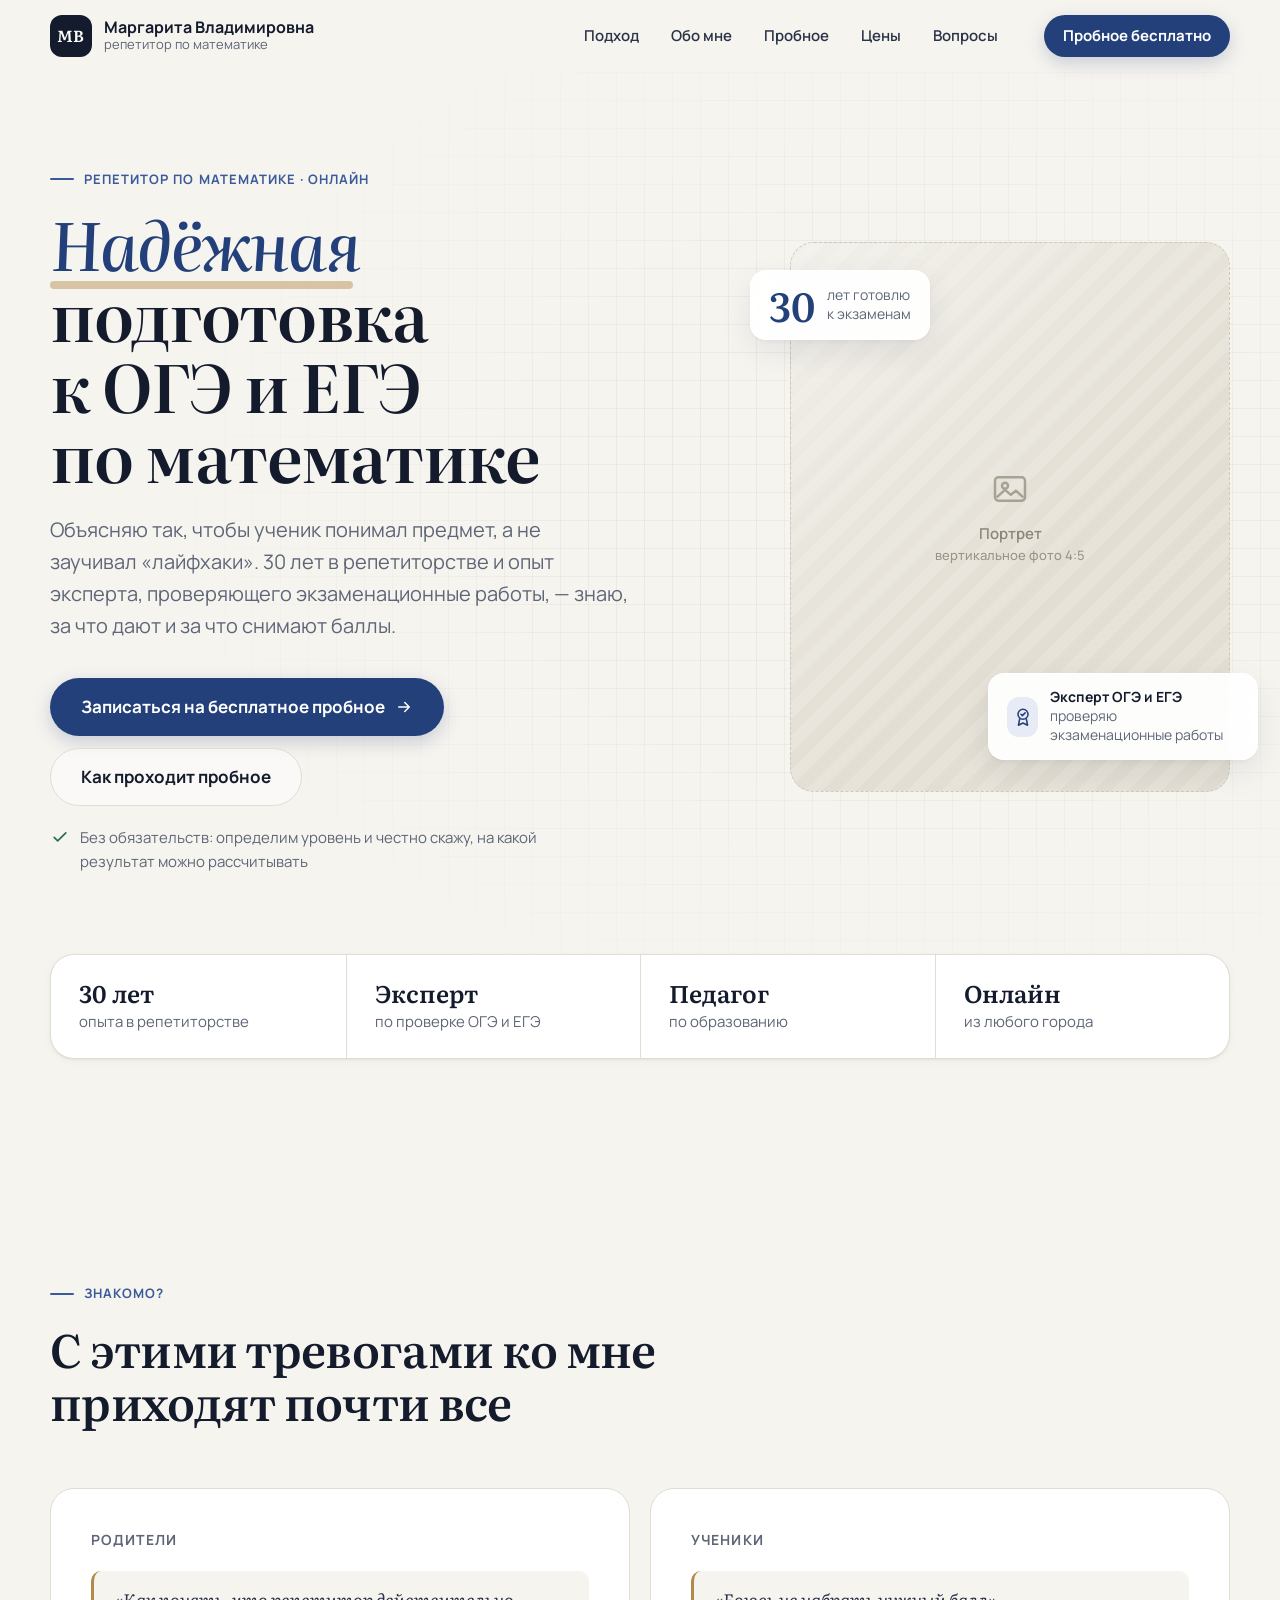
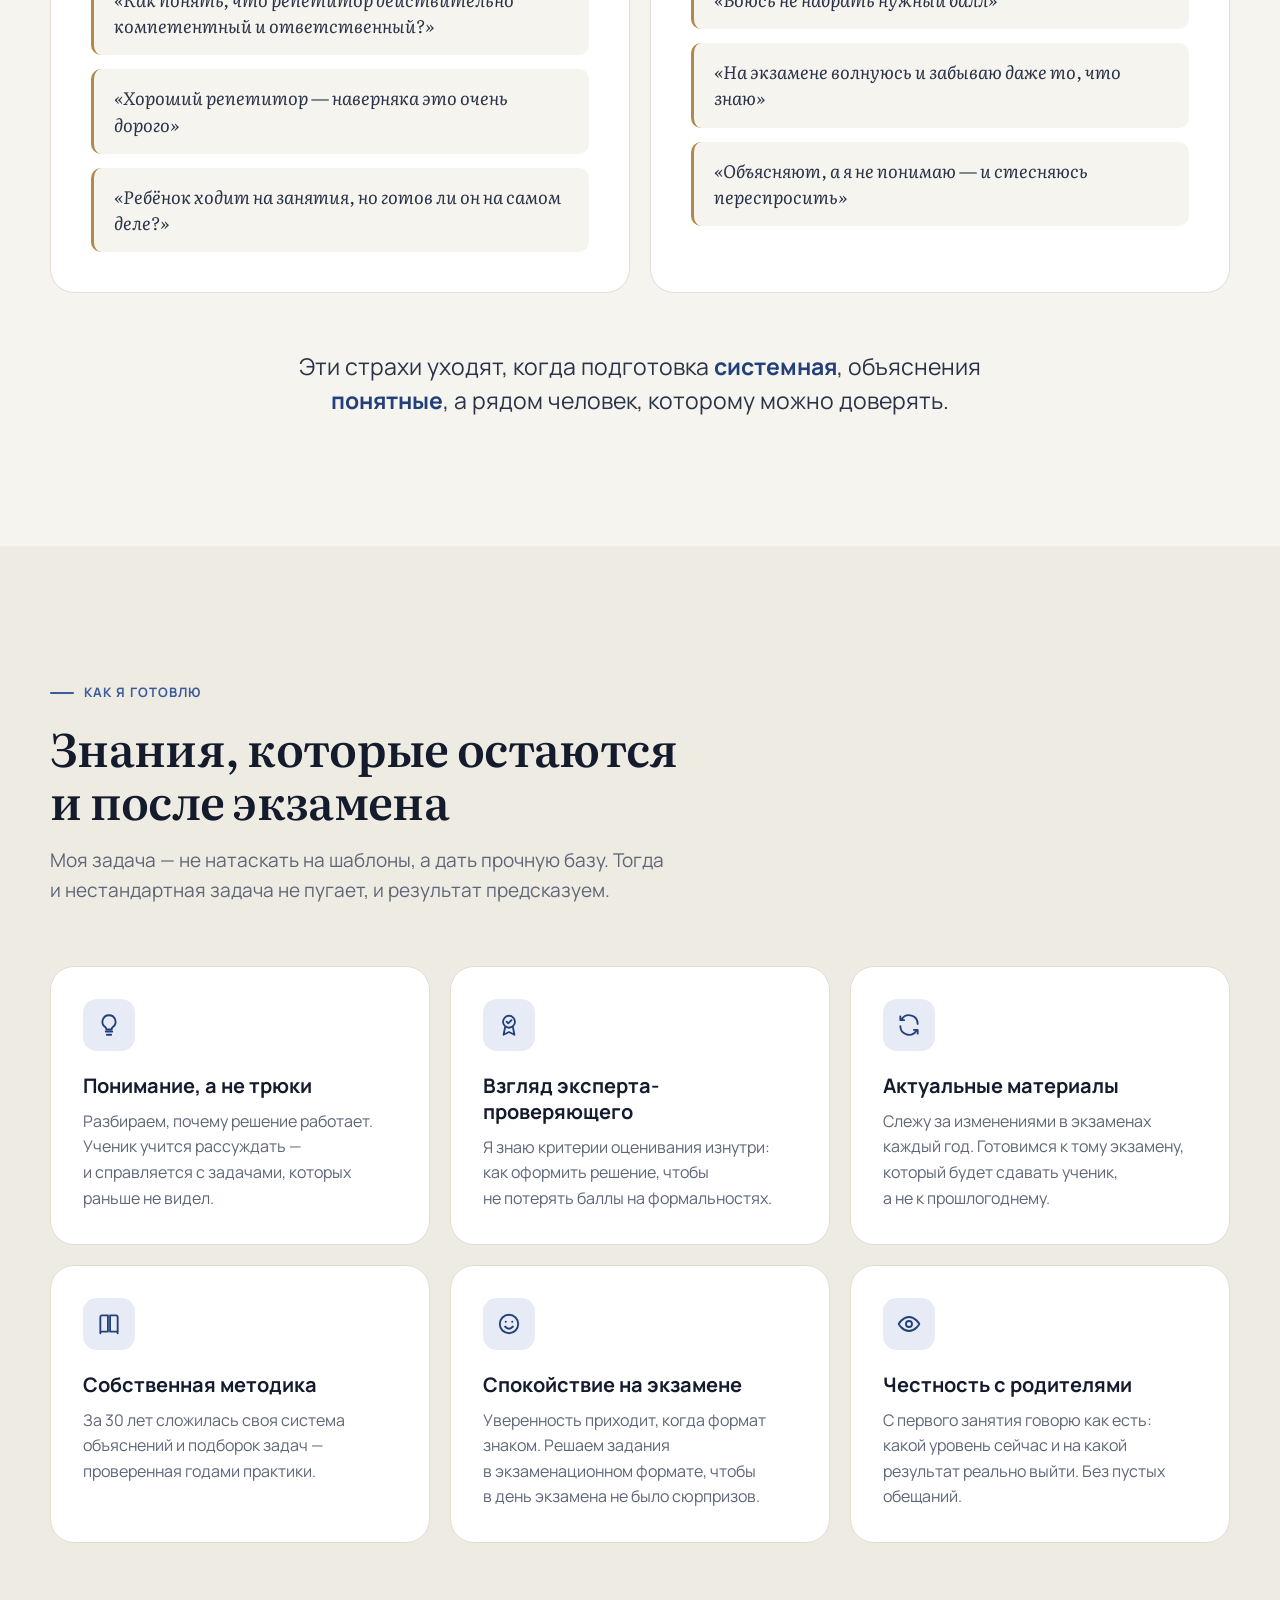
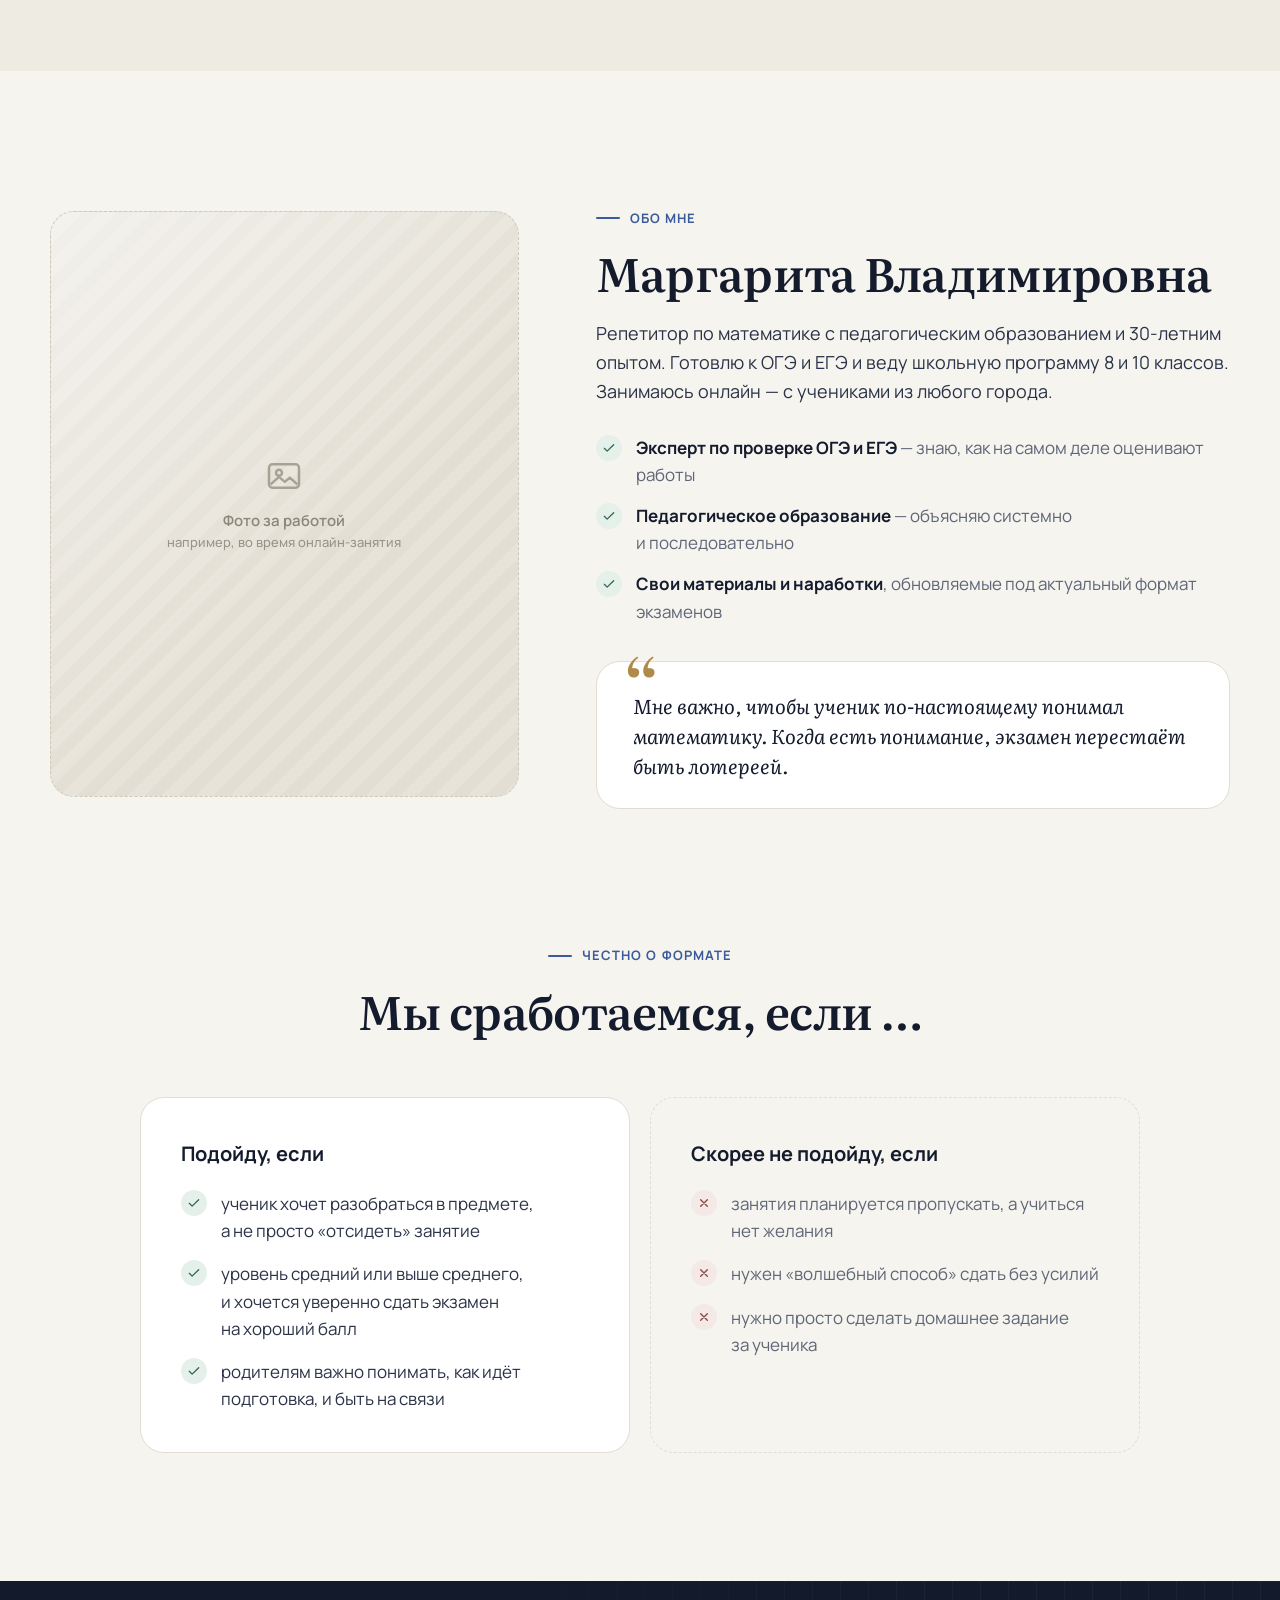
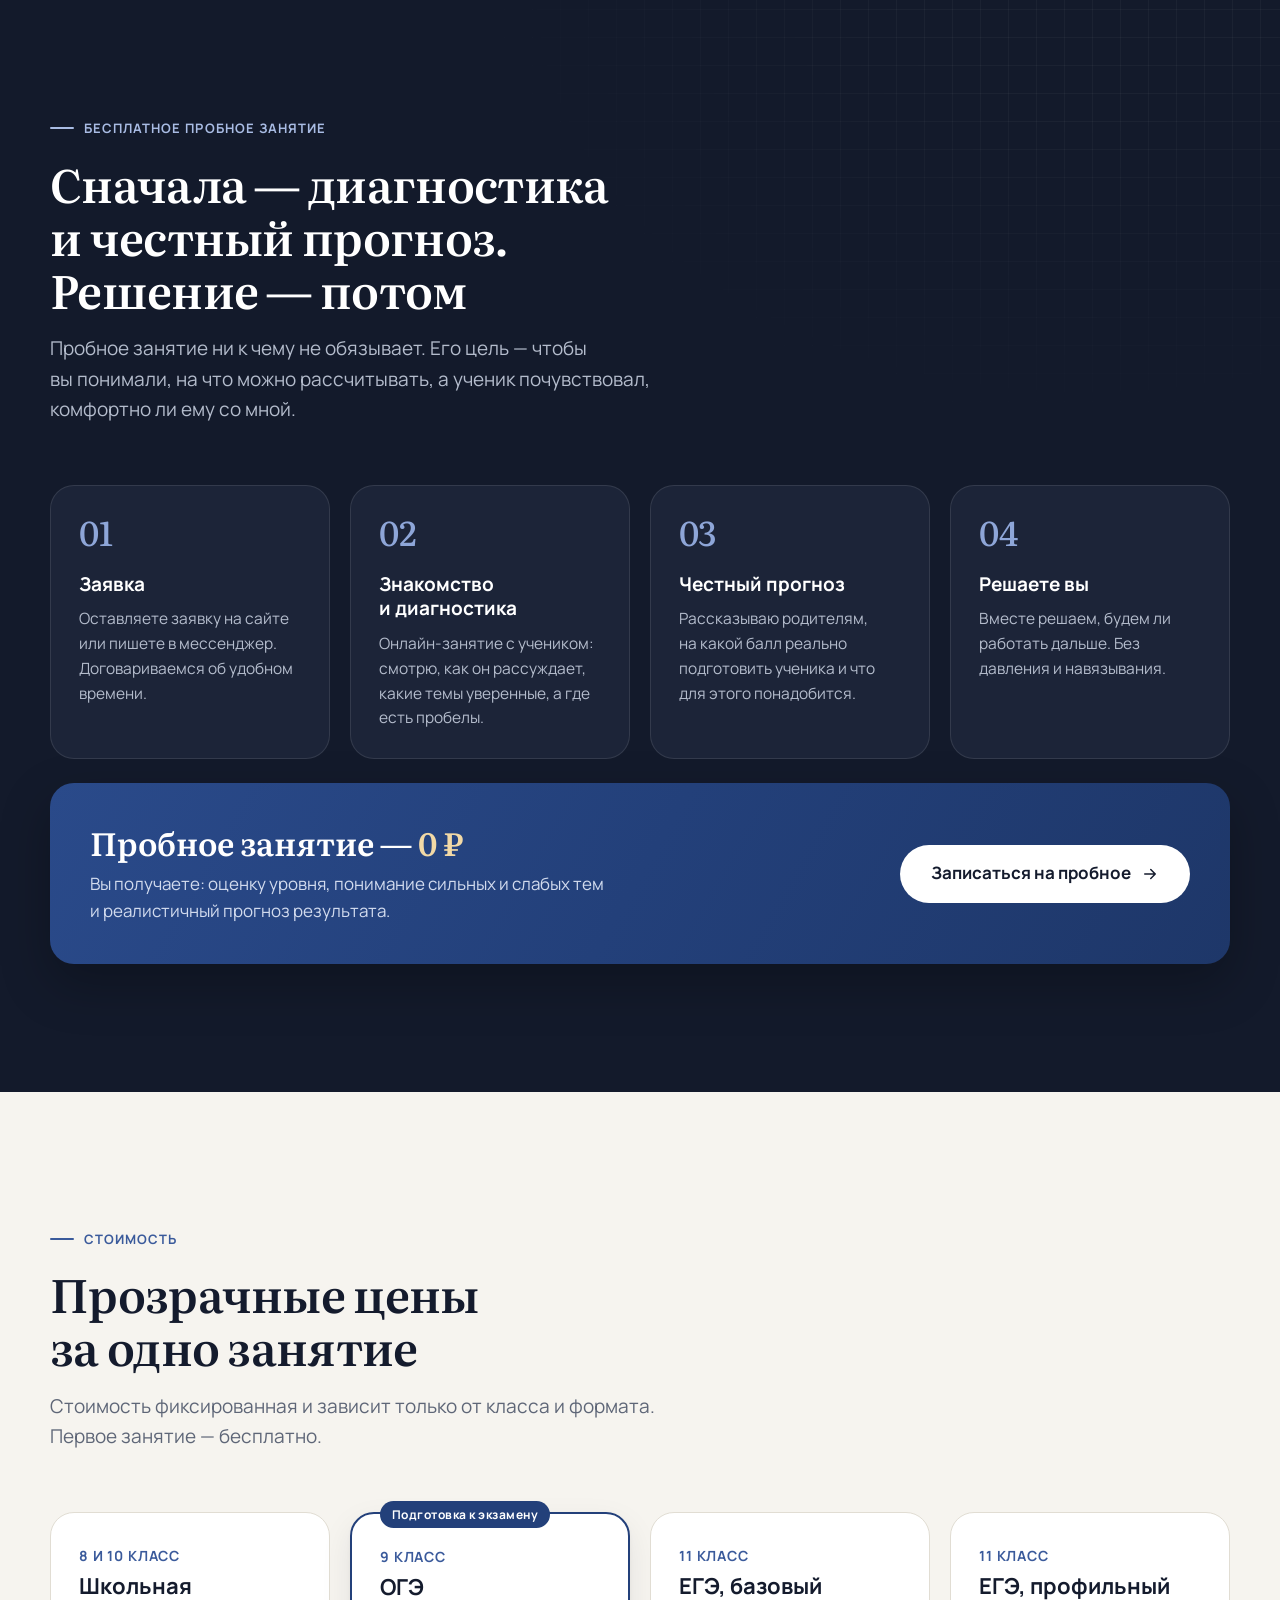
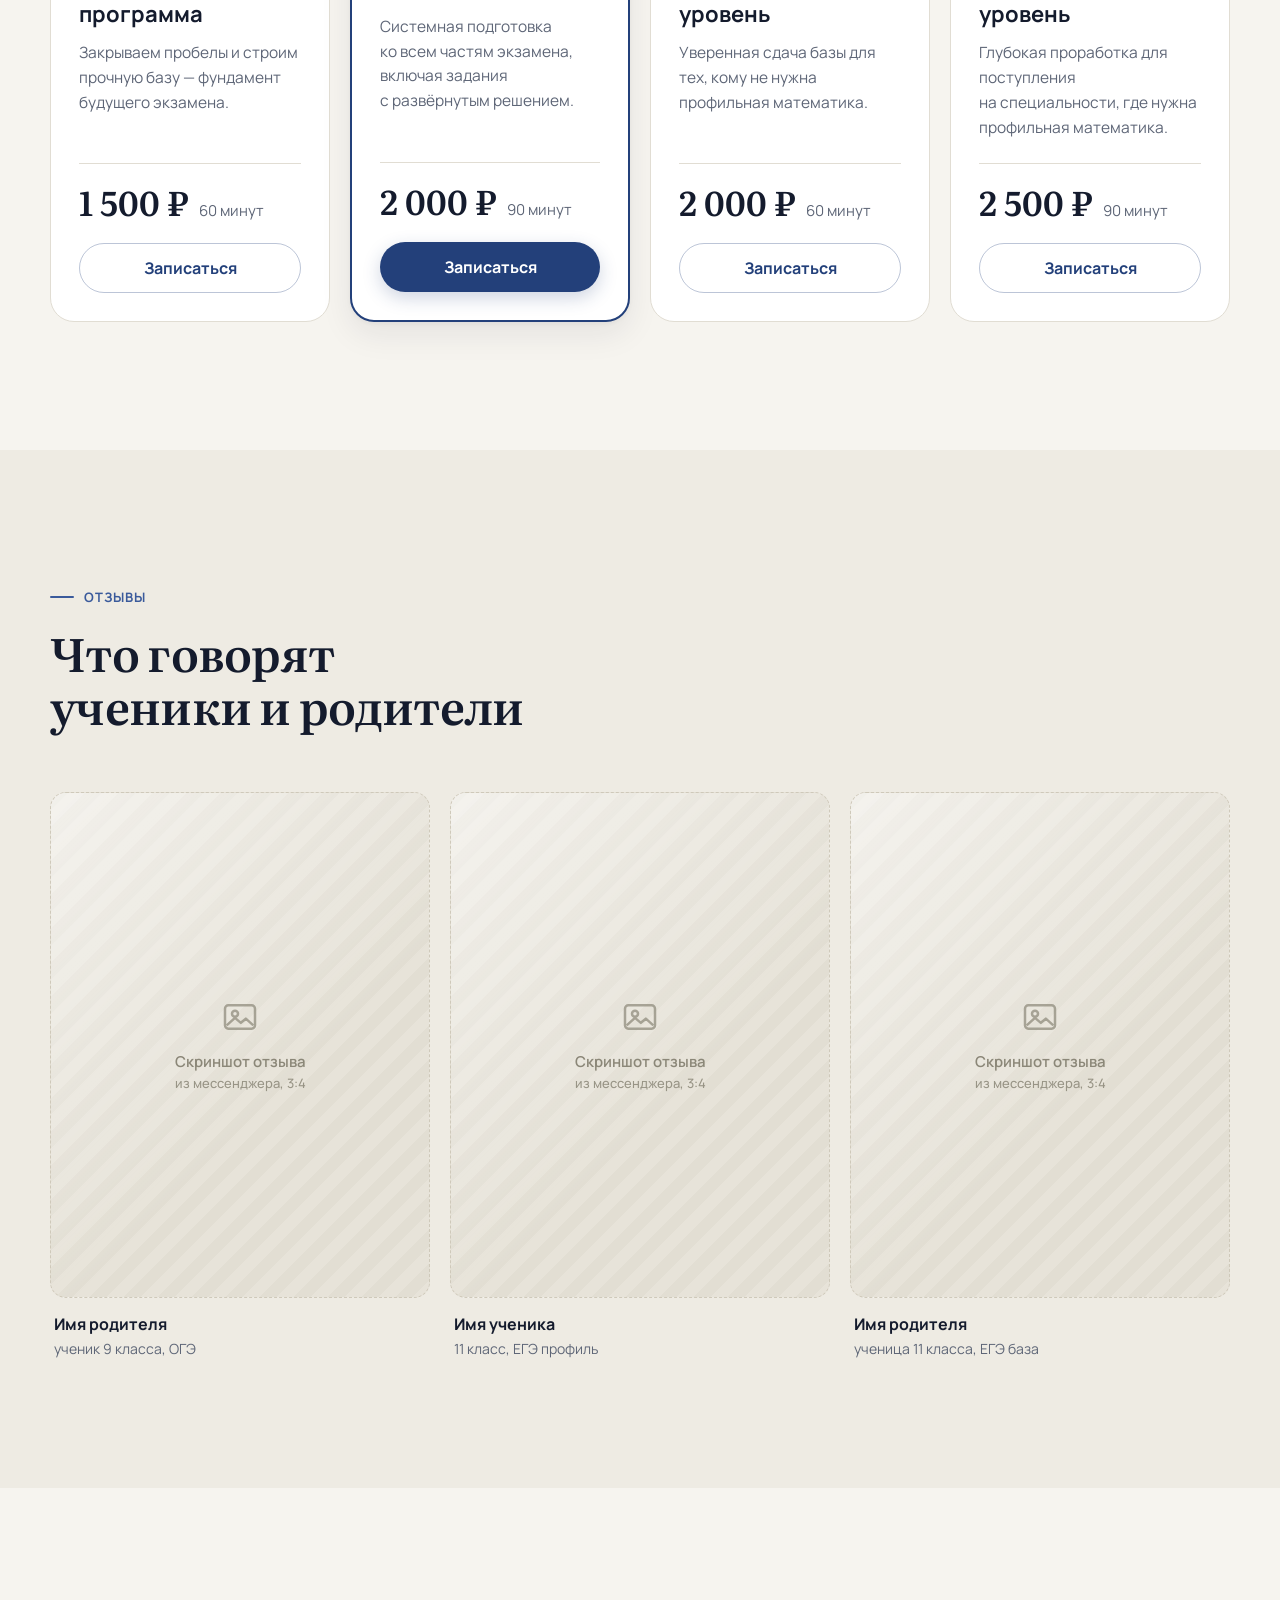
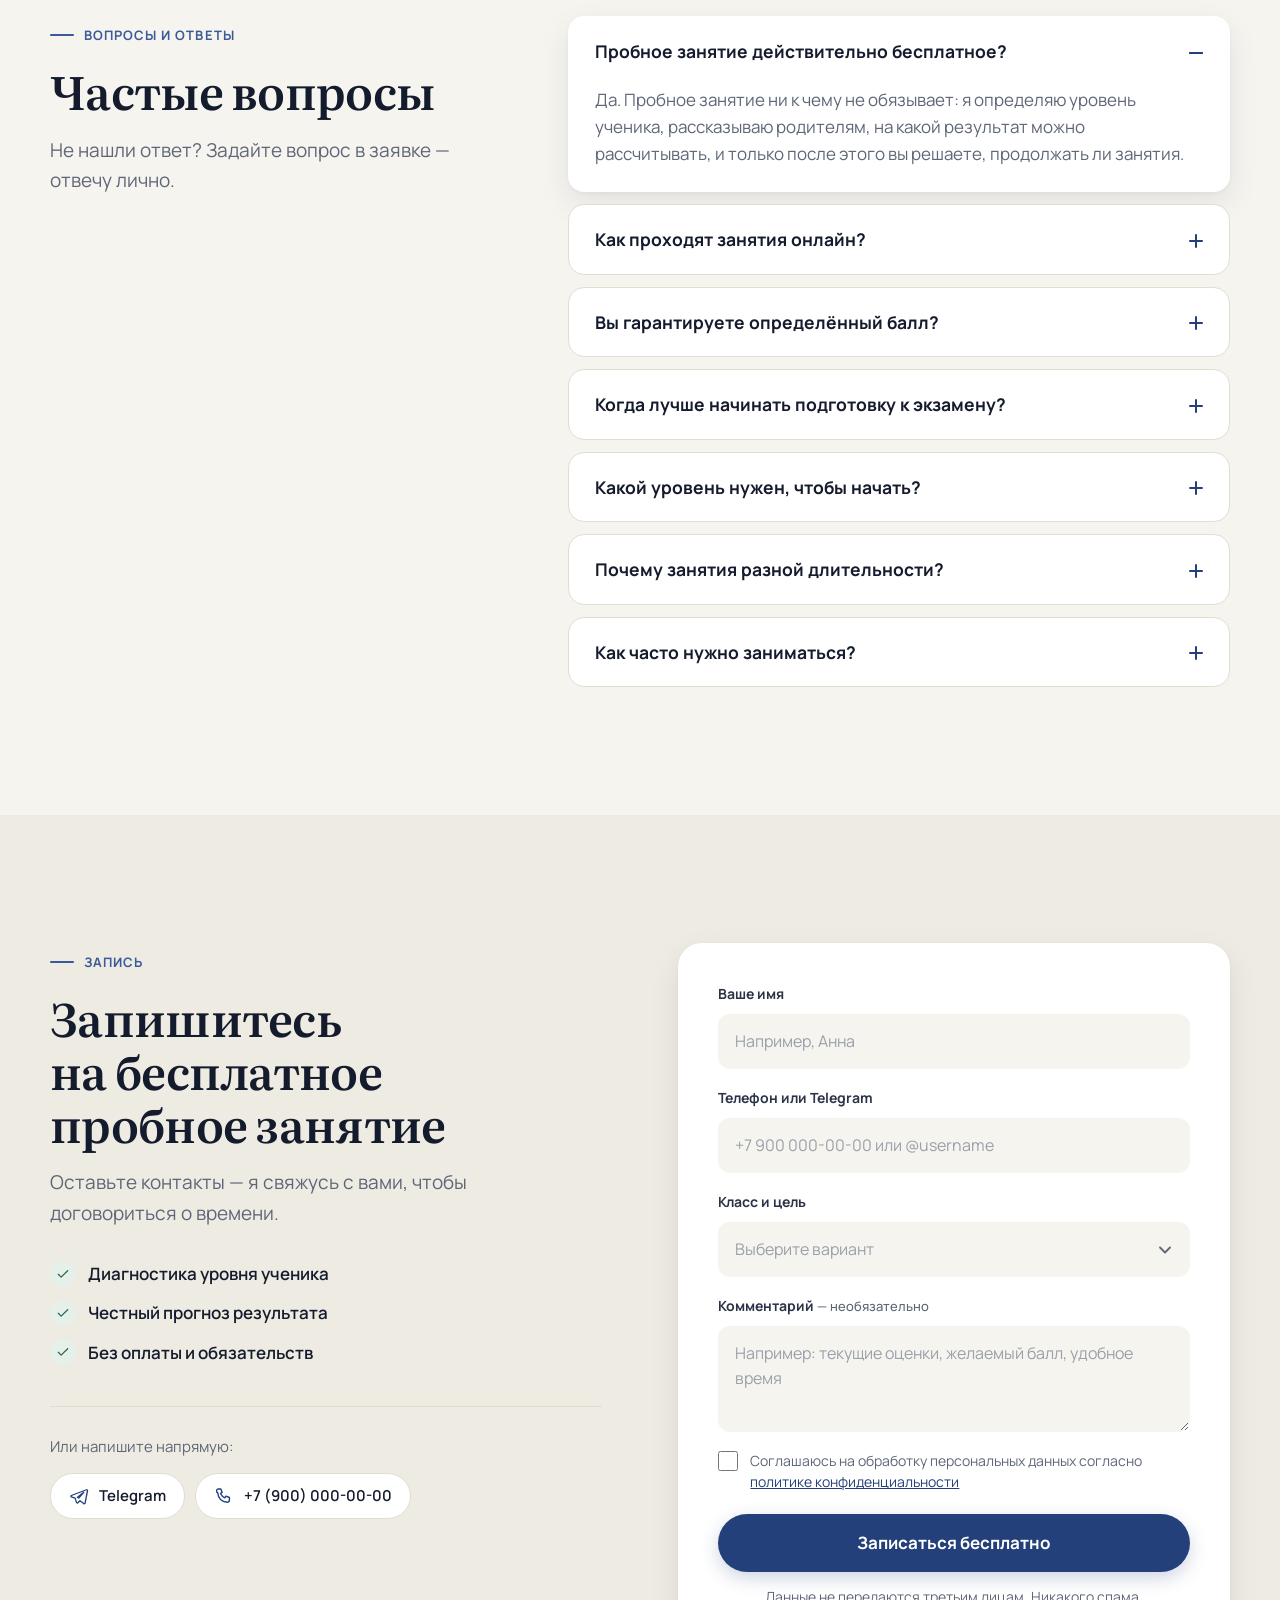
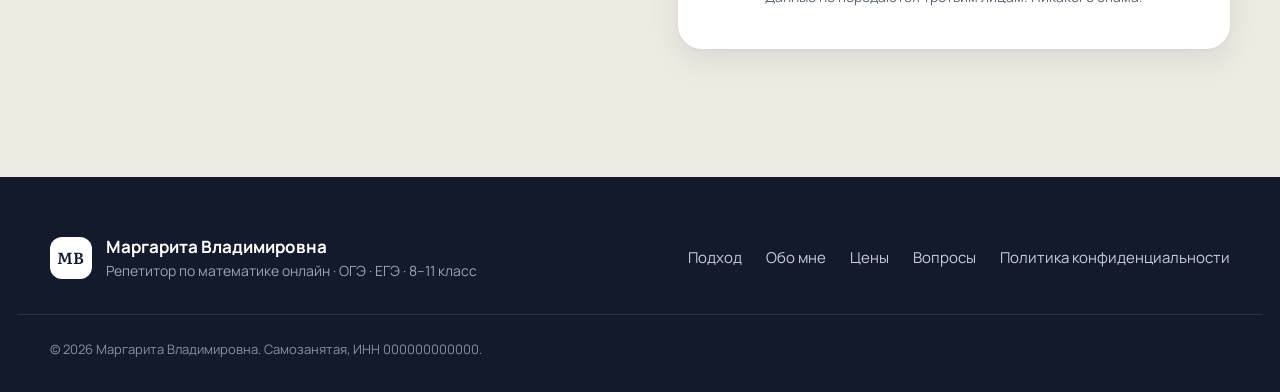
==== commit 28e4db40: "Лендинг-визитка репетитора с записью на бесплатное пробное занятие" ====
--- a/index.html
+++ b/index.html
@@ -4,22 +4,24 @@
   <meta charset="utf-8">
   <meta name="viewport" content="width=device-width, initial-scale=1">
   <title>Репетитор по математике онлайн — подготовка к ОГЭ и ЕГЭ | Маргарита Владимировна</title>
-  <meta name="description" content="Надёжная подготовка к ОГЭ и ЕГЭ по математике онлайн для 8–11 классов. Педагогическое образование, 30 лет опыта. Бесплатное пробное занятие: диагностика уровня и честный прогноз по баллам.">
-  <meta name="theme-color" content="#f5f1e8">
+  <meta name="description" content="Надёжная подготовка к ОГЭ и ЕГЭ по математике онлайн. 30 лет опыта, эксперт по проверке экзаменов. 8–11 класс. Бесплатное пробное занятие с диагностикой уровня и честным прогнозом результата.">
   <link rel="canonical" href="https://repmv.ru/">
-  <link rel="icon" href="assets/img/favicon.svg" type="image/svg+xml">
+  <meta name="theme-color" content="#F6F4EF">
 
   <meta property="og:type" content="website">
   <meta property="og:locale" content="ru_RU">
   <meta property="og:url" content="https://repmv.ru/">
-  <meta property="og:title" content="Математика без страха перед экзаменом — репетитор Маргарита Владимировна">
-  <meta property="og:description" content="Подготовка к ОГЭ и ЕГЭ онлайн. Понимание, а не зубрёжка. Бесплатное пробное занятие с честным прогнозом по баллам.">
-  <!-- TODO: добавить og:image (1200×630), когда будет готово изображение героя -->
-
-  <link rel="preload" href="assets/fonts/golos-cyr.woff2" as="font" type="font/woff2" crossorigin>
-  <link rel="preload" href="assets/fonts/serif-cyr.woff2" as="font" type="font/woff2" crossorigin>
-  <link rel="stylesheet" href="assets/css/style.css">
-  <script>document.documentElement.classList.add("js")</script>
+  <meta property="og:title" content="Маргарита Владимировна — репетитор по математике, ОГЭ и ЕГЭ онлайн">
+  <meta property="og:description" content="30 лет опыта, эксперт по проверке ОГЭ и ЕГЭ. Бесплатное пробное занятие: диагностика уровня и честный прогноз результата.">
+  <!-- TODO: добавить картинку для соцсетей 1200×630: <meta property="og:image" content="https://repmv.ru/assets/og.jpg"> -->
+
+  <link rel="icon" href="favicon.svg" type="image/svg+xml">
+
+  <link rel="preconnect" href="https://fonts.googleapis.com">
+  <link rel="preconnect" href="https://fonts.gstatic.com" crossorigin>
+  <link href="https://fonts.googleapis.com/css2?family=Literata:ital,opsz,wght@0,7..72,500;0,7..72,600;1,7..72,500&family=Manrope:wght@400;500;600;700;800&display=swap" rel="stylesheet">
+  <link rel="stylesheet" href="styles.css">
+  <script>document.documentElement.classList.add('js')</script>
 
   <script type="application/ld+json">
   {
@@ -28,520 +30,549 @@
     "name": "Маргарита Владимировна",
     "jobTitle": "Репетитор по математике",
     "url": "https://repmv.ru/",
-    "description": "Подготовка к ОГЭ и ЕГЭ по математике онлайн, школьная программа 8 и 10 классов. Педагогическое образование, 30 лет опыта.",
+    "description": "Подготовка к ОГЭ и ЕГЭ по математике онлайн, школьная программа 8 и 10 классов. 30 лет опыта.",
+    "knowsAbout": ["Математика", "ОГЭ по математике", "ЕГЭ по математике (базовый уровень)", "ЕГЭ по математике (профильный уровень)"],
     "makesOffer": [
-      { "@type": "Offer", "name": "Пробное занятие", "price": "0", "priceCurrency": "RUB" },
-      { "@type": "Offer", "name": "Математика, 8 и 10 класс, 60 минут", "price": "1500", "priceCurrency": "RUB" },
-      { "@type": "Offer", "name": "Подготовка к ОГЭ, 9 класс, 90 минут", "price": "2000", "priceCurrency": "RUB" },
-      { "@type": "Offer", "name": "ЕГЭ базовый уровень, 11 класс, 60 минут", "price": "2000", "priceCurrency": "RUB" },
-      { "@type": "Offer", "name": "ЕГЭ профильный уровень, 11 класс, 90 минут", "price": "2500", "priceCurrency": "RUB" }
+      {"@type": "Offer", "name": "Пробное занятие", "price": "0", "priceCurrency": "RUB"},
+      {"@type": "Offer", "name": "Школьная программа, 8 и 10 класс, 60 минут", "price": "1500", "priceCurrency": "RUB"},
+      {"@type": "Offer", "name": "Подготовка к ОГЭ, 9 класс, 90 минут", "price": "2000", "priceCurrency": "RUB"},
+      {"@type": "Offer", "name": "ЕГЭ, базовый уровень, 60 минут", "price": "2000", "priceCurrency": "RUB"},
+      {"@type": "Offer", "name": "ЕГЭ, профильный уровень, 90 минут", "price": "2500", "priceCurrency": "RUB"}
     ]
   }
   </script>
 </head>
 <body>
+
+  <!-- Иконки (SVG-спрайт) -->
+  <svg width="0" height="0" style="position:absolute" aria-hidden="true">
+    <symbol id="i-check" viewBox="0 0 24 24"><path d="M5 12.5l4.2 4.2L19 7" fill="none" stroke="currentColor" stroke-width="2" stroke-linecap="round" stroke-linejoin="round"/></symbol>
+    <symbol id="i-x" viewBox="0 0 24 24"><path d="M7 7l10 10M17 7L7 17" fill="none" stroke="currentColor" stroke-width="2" stroke-linecap="round"/></symbol>
+    <symbol id="i-arrow" viewBox="0 0 24 24"><path d="M5 12h14M13 6l6 6-6 6" fill="none" stroke="currentColor" stroke-width="2" stroke-linecap="round" stroke-linejoin="round"/></symbol>
+    <symbol id="i-bulb" viewBox="0 0 24 24"><path d="M9 18h6M10 21h4M12 3a6 6 0 0 0-3.5 10.9c.6.5 1 1.2 1 2V16h5v-.1c0-.8.4-1.5 1-2A6 6 0 0 0 12 3z" fill="none" stroke="currentColor" stroke-width="1.7" stroke-linecap="round" stroke-linejoin="round"/></symbol>
+    <symbol id="i-badge" viewBox="0 0 24 24"><circle cx="12" cy="9" r="5.5" fill="none" stroke="currentColor" stroke-width="1.7"/><path d="M8.5 13.5L7 21l5-2.5 5 2.5-1.5-7.5" fill="none" stroke="currentColor" stroke-width="1.7" stroke-linejoin="round"/><path d="M9.8 9l1.5 1.5L14.3 7.5" fill="none" stroke="currentColor" stroke-width="1.7" stroke-linecap="round" stroke-linejoin="round"/></symbol>
+    <symbol id="i-refresh" viewBox="0 0 24 24"><path d="M20 11a8 8 0 0 0-14.6-4.5M4 4v3.5h3.5M4 13a8 8 0 0 0 14.6 4.5M20 20v-3.5h-3.5" fill="none" stroke="currentColor" stroke-width="1.7" stroke-linecap="round" stroke-linejoin="round"/></symbol>
+    <symbol id="i-book" viewBox="0 0 24 24"><path d="M4 5.5A1.5 1.5 0 0 1 5.5 4H11v15H5.5A1.5 1.5 0 0 0 4 20.5zM20 5.5A1.5 1.5 0 0 0 18.5 4H13v15h5.5a1.5 1.5 0 0 1 1.5 1.5z" fill="none" stroke="currentColor" stroke-width="1.7" stroke-linejoin="round"/></symbol>
+    <symbol id="i-calm" viewBox="0 0 24 24"><circle cx="12" cy="12" r="8.5" fill="none" stroke="currentColor" stroke-width="1.7"/><path d="M8.5 14.5c1 1.2 2.2 1.8 3.5 1.8s2.5-.6 3.5-1.8M9 10h.01M15 10h.01" fill="none" stroke="currentColor" stroke-width="1.9" stroke-linecap="round"/></symbol>
+    <symbol id="i-eye" viewBox="0 0 24 24"><path d="M2.5 12S6 5.5 12 5.5 21.5 12 21.5 12 18 18.5 12 18.5 2.5 12 2.5 12z" fill="none" stroke="currentColor" stroke-width="1.7" stroke-linejoin="round"/><circle cx="12" cy="12" r="2.8" fill="none" stroke="currentColor" stroke-width="1.7"/></symbol>
+    <symbol id="i-photo" viewBox="0 0 24 24"><rect x="3" y="5" width="18" height="14" rx="2" fill="none" stroke="currentColor" stroke-width="1.5"/><circle cx="9" cy="10" r="1.8" fill="none" stroke="currentColor" stroke-width="1.5"/><path d="M4 17l5-4.5 3.5 3 3-2.5L20 17" fill="none" stroke="currentColor" stroke-width="1.5" stroke-linejoin="round"/></symbol>
+    <symbol id="i-tg" viewBox="0 0 24 24"><path d="M21 4.5L2.8 11.4c-.8.3-.8 1.4 0 1.6l4.5 1.5 1.7 5.2c.2.7 1.1.9 1.6.4l2.5-2.4 4.6 3.4c.6.4 1.4.1 1.6-.6L22.2 5.7c.2-.8-.5-1.5-1.2-1.2zM9.5 14.2l8.2-6.6-6.5 7.6" fill="none" stroke="currentColor" stroke-width="1.6" stroke-linejoin="round"/></symbol>
+    <symbol id="i-phone" viewBox="0 0 24 24"><path d="M5 3.5h3.2l1.6 4.2-2 1.3a11 11 0 0 0 5.2 5.2l1.3-2 4.2 1.6V17a2.5 2.5 0 0 1-2.7 2.5C9.4 19 5 14.6 4.5 8.2A2.5 2.5 0 0 1 5 3.5z" fill="none" stroke="currentColor" stroke-width="1.7" stroke-linejoin="round"/></symbol>
+    <symbol id="i-chat" viewBox="0 0 24 24"><path d="M20 12a8 8 0 0 1-11.8 7L4 20l1.1-4A8 8 0 1 1 20 12z" fill="none" stroke="currentColor" stroke-width="1.7" stroke-linejoin="round"/></symbol>
+  </svg>
+
   <a class="skip-link" href="#main">Перейти к содержанию</a>
 
-  <header class="site-header" data-header>
-    <div class="container site-header__inner">
-      <a class="brand" href="#top" aria-label="Маргарита Владимировна — в начало страницы">
-        <span class="brand__mark" aria-hidden="true">√</span>
+  <!-- ================= ШАПКА ================= -->
+  <header class="header" data-header>
+    <div class="container header__inner">
+      <a class="brand" href="#top" aria-label="На главную">
+        <span class="brand__mark" aria-hidden="true">МВ</span>
         <span class="brand__text">
           <span class="brand__name">Маргарита Владимировна</span>
           <span class="brand__role">репетитор по математике</span>
         </span>
       </a>
 
-      <nav class="nav" id="site-nav" aria-label="Разделы сайта" data-nav>
+      <nav class="nav" id="nav" aria-label="Основная навигация" data-nav>
         <a href="#approach">Подход</a>
         <a href="#about">Обо мне</a>
-        <a href="#process">Как работаем</a>
-        <a href="#reviews">Отзывы</a>
+        <a href="#trial">Пробное</a>
         <a href="#prices">Цены</a>
         <a href="#faq">Вопросы</a>
-        <a class="btn btn--primary nav__cta-mobile" href="#contacts">Записаться на пробное</a>
+        <a class="btn btn--primary nav__cta" href="#signup">Записаться бесплатно</a>
       </nav>
 
-      <a class="btn btn--primary btn--sm site-header__cta" href="#contacts">Пробное занятие</a>
-
-      <button class="nav-toggle" type="button" aria-controls="site-nav" aria-expanded="false" aria-label="Открыть меню" data-nav-toggle>
-        <span></span><span></span><span></span>
+      <a class="btn btn--primary btn--sm header__cta" href="#signup">Пробное бесплатно</a>
+
+      <button class="burger" type="button" aria-label="Открыть меню" aria-expanded="false" aria-controls="nav" data-burger>
+        <span></span><span></span>
       </button>
     </div>
   </header>
 
   <main id="main">
 
-    <!-- 1. HERO: решение проблемы + оффер + CTA -->
-    <section class="hero" id="top" aria-labelledby="hero-title">
-      <div class="hero__media">
-        <!--
-          ЗАГЛУШКА. Заменить на:
-          <picture>
-            <source media="(max-width: 899px)" srcset="assets/img/hero-4x5.jpg">
-            <img src="assets/img/hero-3x2.jpg" alt="Девушка за столом спокойно смотрит на решённую задачу, на фоне мама" width="2400" height="1600">
-          </picture>
-          Сценарий кадра — ref/analysis.md, раздел 6.
-        -->
-        <div class="placeholder placeholder--hero" role="img" aria-label="Место для изображения: ученица спокойно смотрит на решённую задачу">
-          <span class="placeholder__label">Изображение героя · 3:2 (моб. 4:5) · сценарий «Получилось»</span>
-        </div>
-      </div>
-
-      <div class="container hero__inner">
+    <!-- ================= 1. HERO ================= -->
+    <section class="hero" id="top">
+      <div class="container hero__grid">
         <div class="hero__content">
-          <p class="eyebrow"><span>ОГЭ и ЕГЭ по математике · онлайн · <span class="nowrap">8–11 класс</span></span></p>
-          <h1 class="hero__title" id="hero-title">Прийти на экзамен спокойным — потому что <em>понимаешь</em>, а&nbsp;не зазубрил</h1>
-          <p class="hero__lead">Надёжная подготовка без паники и «лайфхаков»: закрываем пробелы, разбираем сложное по шагам и тренируемся в формате экзамена — пока «я не знаю, как это решать» не превратится в «я это умею».</p>
-
-          <div class="offer">
-            <p class="offer__title">Первое занятие — бесплатно</p>
-            <ul class="offer__list">
-              <li>диагностика уровня и пробелов</li>
-              <li>честный прогноз, на какой балл реально подготовиться</li>
-              <li>ни к чему не обязывает</li>
+          <p class="eyebrow reveal">Репетитор по математике · онлайн</p>
+          <h1 class="hero__title reveal">
+            <em>Надёжная</em> подготовка к&nbsp;ОГЭ и&nbsp;ЕГЭ по&nbsp;математике
+          </h1>
+          <p class="hero__lead reveal">
+            Объясняю так, чтобы ученик понимал предмет, а&nbsp;не заучивал «лайфхаки». 30&nbsp;лет в&nbsp;репетиторстве и&nbsp;опыт эксперта, проверяющего экзаменационные работы, — знаю, за&nbsp;что дают и&nbsp;за&nbsp;что снимают баллы.
+          </p>
+
+          <div class="hero__actions reveal">
+            <a class="btn btn--primary btn--lg" href="#signup">
+              Записаться на бесплатное пробное
+              <svg class="btn__icon" aria-hidden="true"><use href="#i-arrow"/></svg>
+            </a>
+            <a class="btn btn--ghost btn--lg" href="#trial">Как проходит пробное</a>
+          </div>
+          <p class="hero__note reveal">
+            <svg aria-hidden="true"><use href="#i-check"/></svg>
+            Без обязательств: определим уровень и&nbsp;честно скажу, на&nbsp;какой результат можно рассчитывать
+          </p>
+        </div>
+
+        <div class="hero__visual reveal">
+          <!-- ЗАГЛУШКА ФОТО: портрет, вертикальный 4:5, ≥ 1000×1250 px. Заменить div на <img src="assets/portrait.jpg" alt="Маргарита Владимировна" width="1000" height="1250"> -->
+          <div class="ph ph--portrait" role="img" aria-label="Место для портретной фотографии">
+            <svg aria-hidden="true"><use href="#i-photo"/></svg>
+            <span>Портрет<br><small>вертикальное фото 4:5</small></span>
+          </div>
+
+          <div class="float-card float-card--top">
+            <span class="float-card__num">30</span>
+            <span class="float-card__text">лет готовлю<br>к экзаменам</span>
+          </div>
+          <div class="float-card float-card--bottom">
+            <span class="float-card__icon"><svg aria-hidden="true"><use href="#i-badge"/></svg></span>
+            <span class="float-card__text"><strong>Эксперт ОГЭ и ЕГЭ</strong><br>проверяю экзаменационные работы</span>
+          </div>
+        </div>
+      </div>
+
+      <div class="container">
+        <ul class="facts reveal" aria-label="Коротко обо мне">
+          <li><strong>30 лет</strong><span>опыта в репетиторстве</span></li>
+          <li><strong>Эксперт</strong><span>по проверке ОГЭ и ЕГЭ</span></li>
+          <li><strong>Педагог</strong><span>по образованию</span></li>
+          <li><strong>Онлайн</strong><span>из любого города</span></li>
+        </ul>
+      </div>
+    </section>
+
+    <!-- ================= 2. БОЛИ ================= -->
+    <section class="section" id="worries">
+      <div class="container">
+        <header class="section__head reveal">
+          <p class="eyebrow">Знакомо?</p>
+          <h2 class="section__title">С этими тревогами ко&nbsp;мне приходят почти все</h2>
+        </header>
+
+        <div class="worries">
+          <article class="worry-card reveal">
+            <h3 class="worry-card__title">Родители</h3>
+            <ul class="worry-list">
+              <li>«Как понять, что репетитор действительно компетентный и&nbsp;ответственный?»</li>
+              <li>«Хороший репетитор — наверняка это очень дорого»</li>
+              <li>«Ребёнок ходит на&nbsp;занятия, но&nbsp;готов ли он на&nbsp;самом деле?»</li>
             </ul>
-          </div>
-
-          <div class="hero__actions">
-            <a class="btn btn--primary btn--lg" href="#contacts">Записаться на бесплатное пробное</a>
-            <a class="link-arrow" href="#process">Как проходит работа</a>
-          </div>
-
-          <ul class="hero__facts" aria-label="Коротко">
-            <li><strong>30 лет</strong> готовлю к экзаменам</li>
-            <li><strong>Педагогическое</strong> образование</li>
-            <li><strong>Оплата</strong> только за проведённые уроки</li>
+          </article>
+          <article class="worry-card reveal">
+            <h3 class="worry-card__title">Ученики</h3>
+            <ul class="worry-list">
+              <li>«Боюсь не&nbsp;набрать нужный балл»</li>
+              <li>«На экзамене волнуюсь и&nbsp;забываю даже то, что знаю»</li>
+              <li>«Объясняют, а&nbsp;я&nbsp;не понимаю — и&nbsp;стесняюсь переспросить»</li>
+            </ul>
+          </article>
+        </div>
+
+        <p class="bridge reveal">
+          Эти страхи уходят, когда подготовка <strong>системная</strong>, объяснения <strong>понятные</strong>, а&nbsp;рядом человек, которому можно доверять.
+        </p>
+      </div>
+    </section>
+
+    <!-- ================= 3. ПОДХОД ================= -->
+    <section class="section section--alt" id="approach">
+      <div class="container">
+        <header class="section__head reveal">
+          <p class="eyebrow">Как я готовлю</p>
+          <h2 class="section__title">Знания, которые остаются и&nbsp;после экзамена</h2>
+          <p class="section__lead">Моя задача — не натаскать на&nbsp;шаблоны, а&nbsp;дать прочную базу. Тогда и&nbsp;нестандартная задача не пугает, и&nbsp;результат предсказуем.</p>
+        </header>
+
+        <div class="features">
+          <article class="feature reveal">
+            <span class="feature__icon"><svg aria-hidden="true"><use href="#i-bulb"/></svg></span>
+            <h3>Понимание, а&nbsp;не&nbsp;трюки</h3>
+            <p>Разбираем, почему решение работает. Ученик учится рассуждать — и&nbsp;справляется с&nbsp;задачами, которых раньше не&nbsp;видел.</p>
+          </article>
+          <article class="feature reveal">
+            <span class="feature__icon"><svg aria-hidden="true"><use href="#i-badge"/></svg></span>
+            <h3>Взгляд эксперта-проверяющего</h3>
+            <p>Я&nbsp;знаю критерии оценивания изнутри: как оформить решение, чтобы не&nbsp;потерять баллы на&nbsp;формальностях.</p>
+          </article>
+          <article class="feature reveal">
+            <span class="feature__icon"><svg aria-hidden="true"><use href="#i-refresh"/></svg></span>
+            <h3>Актуальные материалы</h3>
+            <p>Слежу за&nbsp;изменениями в&nbsp;экзаменах каждый год. Готовимся к&nbsp;тому экзамену, который будет сдавать ученик, а&nbsp;не&nbsp;к&nbsp;прошлогоднему.</p>
+          </article>
+          <article class="feature reveal">
+            <span class="feature__icon"><svg aria-hidden="true"><use href="#i-book"/></svg></span>
+            <h3>Собственная методика</h3>
+            <p>За&nbsp;30&nbsp;лет сложилась своя система объяснений и&nbsp;подборок задач — проверенная годами практики.</p>
+          </article>
+          <article class="feature reveal">
+            <span class="feature__icon"><svg aria-hidden="true"><use href="#i-calm"/></svg></span>
+            <h3>Спокойствие на&nbsp;экзамене</h3>
+            <p>Уверенность приходит, когда формат знаком. Решаем задания в&nbsp;экзаменационном формате, чтобы в&nbsp;день экзамена не&nbsp;было сюрпризов.</p>
+          </article>
+          <article class="feature reveal">
+            <span class="feature__icon"><svg aria-hidden="true"><use href="#i-eye"/></svg></span>
+            <h3>Честность с&nbsp;родителями</h3>
+            <p>С&nbsp;первого занятия говорю как есть: какой уровень сейчас и&nbsp;на&nbsp;какой результат реально выйти. Без пустых обещаний.</p>
+          </article>
+        </div>
+      </div>
+    </section>
+
+    <!-- ================= 4. ОБО МНЕ ================= -->
+    <section class="section" id="about">
+      <div class="container about">
+        <div class="about__media reveal">
+          <!-- ЗАГЛУШКА ФОТО: рабочее фото (за занятием / у доски), 4:5 или 1:1 -->
+          <div class="ph ph--about" role="img" aria-label="Место для фотографии за работой">
+            <svg aria-hidden="true"><use href="#i-photo"/></svg>
+            <span>Фото за&nbsp;работой<br><small>например, во&nbsp;время онлайн-занятия</small></span>
+          </div>
+        </div>
+
+        <div class="about__content">
+          <p class="eyebrow reveal">Обо мне</p>
+          <h2 class="section__title reveal">Маргарита Владимировна</h2>
+          <p class="about__lead reveal">
+            Репетитор по&nbsp;математике с&nbsp;педагогическим образованием и&nbsp;30-летним опытом. Готовлю к&nbsp;ОГЭ и&nbsp;ЕГЭ и&nbsp;веду школьную программу 8 и&nbsp;10&nbsp;классов. Занимаюсь онлайн — с&nbsp;учениками из&nbsp;любого города.
+          </p>
+
+          <ul class="creds reveal">
+            <li><svg aria-hidden="true"><use href="#i-check"/></svg><span><strong>Эксперт по&nbsp;проверке ОГЭ и&nbsp;ЕГЭ</strong> — знаю, как на&nbsp;самом деле оценивают работы</span></li>
+            <li><svg aria-hidden="true"><use href="#i-check"/></svg><span><strong>Педагогическое образование</strong> — объясняю системно и&nbsp;последовательно</span></li>
+            <li><svg aria-hidden="true"><use href="#i-check"/></svg><span><strong>Свои материалы и&nbsp;наработки</strong>, обновляемые под&nbsp;актуальный формат экзаменов</span></li>
           </ul>
-        </div>
-      </div>
-    </section>
-
-    <!-- 2. ЗНАКОМО? — эмоциональные реплики -->
-    <section class="section section--night" id="pains" aria-labelledby="pains-title">
-      <div class="container">
-        <div class="section-head section-head--center">
-          <p class="eyebrow eyebrow--night">Знакомо?</p>
-          <h2 class="section-title" id="pains-title">С такими мыслями ко мне приходят ученики и&nbsp;их&nbsp;родители</h2>
-        </div>
-
-        <ol class="pains" role="list">
-          <li class="pain" data-reveal>
-            <span class="pain__meta"><span class="pain__num">01</span><span class="pain__who">Ученик</span></span>
-            <blockquote class="pain__quote">Сажусь писать пробник — и всё вылетает из головы. Руки ледяные, в&nbsp;голове пусто.</blockquote>
+
+          <blockquote class="quote reveal">
+            <p>Мне важно, чтобы ученик по-настоящему понимал математику. Когда есть понимание, экзамен перестаёт быть лотереей.</p>
+          </blockquote>
+        </div>
+      </div>
+    </section>
+
+    <!-- ================= 5. КОМУ ПОДОЙДУ ================= -->
+    <section class="section section--tight" id="fit">
+      <div class="container">
+        <header class="section__head section__head--center reveal">
+          <p class="eyebrow">Честно о&nbsp;формате</p>
+          <h2 class="section__title">Мы сработаемся, если&nbsp;…</h2>
+        </header>
+
+        <div class="fit">
+          <div class="fit__col fit__col--yes reveal">
+            <h3>Подойду, если</h3>
+            <ul>
+              <li><svg aria-hidden="true"><use href="#i-check"/></svg>ученик хочет разобраться в&nbsp;предмете, а&nbsp;не&nbsp;просто «отсидеть» занятие</li>
+              <li><svg aria-hidden="true"><use href="#i-check"/></svg>уровень средний или выше среднего, и&nbsp;хочется уверенно сдать экзамен на&nbsp;хороший балл</li>
+              <li><svg aria-hidden="true"><use href="#i-check"/></svg>родителям важно понимать, как идёт подготовка, и&nbsp;быть на&nbsp;связи</li>
+            </ul>
+          </div>
+          <div class="fit__col fit__col--no reveal">
+            <h3>Скорее не подойду, если</h3>
+            <ul>
+              <li><svg aria-hidden="true"><use href="#i-x"/></svg>занятия планируется пропускать, а&nbsp;учиться нет желания</li>
+              <li><svg aria-hidden="true"><use href="#i-x"/></svg>нужен «волшебный способ» сдать без усилий</li>
+              <li><svg aria-hidden="true"><use href="#i-x"/></svg>нужно просто сделать домашнее задание за&nbsp;ученика</li>
+            </ul>
+          </div>
+        </div>
+      </div>
+    </section>
+
+    <!-- ================= 6. ПРОБНОЕ ЗАНЯТИЕ ================= -->
+    <section class="section section--dark" id="trial">
+      <div class="container">
+        <header class="section__head reveal">
+          <p class="eyebrow eyebrow--light">Бесплатное пробное занятие</p>
+          <h2 class="section__title">Сначала — диагностика и&nbsp;честный прогноз. Решение — потом</h2>
+          <p class="section__lead">Пробное занятие ни&nbsp;к&nbsp;чему не&nbsp;обязывает. Его цель — чтобы вы&nbsp;понимали, на&nbsp;что можно рассчитывать, а&nbsp;ученик почувствовал, комфортно ли ему со&nbsp;мной.</p>
+        </header>
+
+        <ol class="steps">
+          <li class="step reveal">
+            <span class="step__num">01</span>
+            <h3>Заявка</h3>
+            <p>Оставляете заявку на&nbsp;сайте или пишете в&nbsp;мессенджер. Договариваемся об&nbsp;удобном времени.</p>
           </li>
-          <li class="pain" data-reveal>
-            <span class="pain__meta"><span class="pain__num">02</span><span class="pain__who">Ученик и родитель</span></span>
-            <blockquote class="pain__quote">Не доберу баллов — прощай бюджет. А платное для нашей семьи — очень серьёзные деньги.</blockquote>
+          <li class="step reveal">
+            <span class="step__num">02</span>
+            <h3>Знакомство и&nbsp;диагностика</h3>
+            <p>Онлайн-занятие с&nbsp;учеником: смотрю, как он рассуждает, какие темы уверенные, а&nbsp;где есть пробелы.</p>
           </li>
-          <li class="pain" data-reveal>
-            <span class="pain__meta"><span class="pain__num">03</span><span class="pain__who">Ученик</span></span>
-            <blockquote class="pain__quote">На уроке киваю, а дома не могу решить ни одной задачи. Переспросить стыдно.</blockquote>
+          <li class="step reveal">
+            <span class="step__num">03</span>
+            <h3>Честный прогноз</h3>
+            <p>Рассказываю родителям, на&nbsp;какой балл реально подготовить ученика и&nbsp;что для этого понадобится.</p>
           </li>
-          <li class="pain" data-reveal>
-            <span class="pain__meta"><span class="pain__num">04</span><span class="pain__who">Ученик</span></span>
-            <blockquote class="pain__quote">Открываю вторую часть — как будто другой язык. А дыры ещё с седьмого класса.</blockquote>
-          </li>
-          <li class="pain" data-reveal>
-            <span class="pain__meta"><span class="pain__num">05</span><span class="pain__who">Родитель</span></span>
-            <blockquote class="pain__quote">Сидит в наушниках — учится или играет? Плачу, а что происходит на&nbsp;занятиях, не знаю.</blockquote>
-          </li>
-          <li class="pain" data-reveal>
-            <span class="pain__meta"><span class="pain__num">06</span><span class="pain__who">Родитель</span></span>
-            <blockquote class="pain__quote">Тридцать лет опыта — наверняка строгая «старая школа». Не найдут общий язык, и мы потеряем полгода.</blockquote>
-          </li>
-          <li class="pain" data-reveal>
-            <span class="pain__meta"><span class="pain__num">07</span><span class="pain__who">Родитель</span></span>
-            <blockquote class="pain__quote">Хороший репетитор — это дорого. Ещё и пакет занятий вперёд оплатить просят.</blockquote>
-          </li>
-          <li class="pain" data-reveal>
-            <span class="pain__meta"><span class="pain__num">08</span><span class="pain__who">Родитель</span></span>
-            <blockquote class="pain__quote">На пробном наобещают девяносто баллов — лишь бы мы остались.</blockquote>
+          <li class="step reveal">
+            <span class="step__num">04</span>
+            <h3>Решаете вы</h3>
+            <p>Вместе решаем, будем ли работать дальше. Без давления и&nbsp;навязывания.</p>
           </li>
         </ol>
 
-        <p class="pains__bridge">Каждая из этих тревог — решаемая задача. <a href="#approach">Вот как я её решаю</a></p>
-      </div>
-    </section>
-
-    <!-- 3. КАК ЭТО РЕШАЕТСЯ — зеркальные ответы -->
-    <section class="section" id="approach" aria-labelledby="approach-title">
-      <div class="container split">
-        <div class="split__aside">
-          <div class="split__sticky">
-            <p class="eyebrow">Как это решается</p>
-            <h2 class="section-title" id="approach-title">Спокойствие на экзамене не&nbsp;берётся из&nbsp;ниоткуда. Его&nbsp;строят</h2>
-            <p class="section-lead">Ответ на каждую тревогу — под тем же номером.</p>
-            <a class="btn btn--primary" href="#contacts">Записаться на пробное</a>
-          </div>
-        </div>
-
-        <ol class="solutions" role="list">
-          <li class="solution" data-reveal>
-            <span class="solution__num">01</span>
-            <div>
-              <p class="solution__from">Было: паника на пробнике</p>
-              <h3 class="solution__title">Знаешь, что готов, — и не трясёшься</h3>
-              <p>Готовлю до уровня, при котором уверенность опирается на знания, а не на удачу. Решаем пробники в формате экзамена и тренируем время — в день экзамена ты на знакомой территории.</p>
-            </div>
-          </li>
-          <li class="solution" data-reveal>
-            <span class="solution__num">02</span>
-            <div>
-              <p class="solution__from">Было: страх не пройти на бюджет</p>
-              <h3 class="solution__title">План, а не надежда на везение</h3>
-              <p>Программа подготовки отработана за 30 лет. Свои наработки и материалы, актуальные задания — я слежу за всеми изменениями экзамена. От диагностики до экзамена понятно, что и когда мы делаем.</p>
-            </div>
-          </li>
-          <li class="solution" data-reveal>
-            <span class="solution__num">03</span>
-            <div>
-              <p class="solution__from">Было: «киваю, но не понимаю»</p>
-              <h3 class="solution__title">Понимание вместо заучивания</h3>
-              <p>Объясняю, пока не станет понятно по-настоящему. У меня педагогическое образование: не сработало одно объяснение — найду другое. Глупых вопросов на моих занятиях не бывает.</p>
-            </div>
-          </li>
-          <li class="solution" data-reveal>
-            <span class="solution__num">04</span>
-            <div>
-              <p class="solution__from">Было: дыры в базе и «другой язык»</p>
-              <h3 class="solution__title">Сложное — по шагам, с крепким фундаментом</h3>
-              <p>На пробном нахожу пробелы, даже давние, и мы закрываем их по порядку. Когда фундамент на месте, вторая часть перестаёт быть чужим языком.</p>
-            </div>
-          </li>
-          <li class="solution" data-reveal>
-            <span class="solution__num">05</span>
-            <div>
-              <p class="solution__from">Было: «плачу, а что происходит — не знаю»</p>
-              <h3 class="solution__title">Вы видите, как идёт подготовка</h3>
-              <p>Занимаемся с включённой камерой, я слежу за вниманием на уроке. Родители получают обратную связь: что прошли, что уже получается и над чем работаем дальше.</p>
-            </div>
-          </li>
-          <li class="solution" data-reveal>
-            <span class="solution__num">06</span>
-            <div>
-              <p class="solution__from">Было: страх «старой школы»</p>
-              <h3 class="solution__title">Общий язык с подростком</h3>
-              <p>Я всю жизнь работаю с детьми и умею находить с ними общий язык. А если контакта не будет, это станет видно на первых занятиях — и я сразу скажу об этом честно.</p>
-            </div>
-          </li>
-          <li class="solution" data-reveal>
-            <span class="solution__num">07</span>
-            <div>
-              <p class="solution__from">Было: «дорого и всё вперёд»</p>
-              <h3 class="solution__title">Платите только за проведённые уроки</h3>
-              <p>Цены открыты на сайте. Никаких пакетов и предоплат за месяц вперёд. Первое занятие — бесплатно.</p>
-            </div>
-          </li>
-          <li class="solution" data-reveal>
-            <span class="solution__num">08</span>
-            <div>
-              <p class="solution__from">Было: страх завышенных обещаний</p>
-              <h3 class="solution__title">Честный прогноз вместо обещаний</h3>
-              <p>Пробное — это диагностика, а не продажа. Оцениваю уровень, смотрим, подходим ли мы друг другу, и я честно говорю, на какой балл реально подготовиться за оставшееся время.</p>
-            </div>
-          </li>
-        </ol>
-      </div>
-    </section>
-
-    <!-- 4. ОБО МНЕ -->
-    <section class="section section--surface" id="about" aria-labelledby="about-title">
-      <div class="container about">
-        <div class="about__photo">
-          <!-- ЗАГЛУШКА. Заменить на <img src="assets/img/portrait.jpg" alt="Маргарита Владимировна" width="1200" height="1500" loading="lazy"> -->
-          <div class="placeholder placeholder--portrait" role="img" aria-label="Место для фотографии Маргариты Владимировны">
-            <span class="placeholder__label">Портрет · 4:5 · от 1200×1500</span>
-          </div>
-        </div>
-
-        <div class="about__body">
-          <p class="eyebrow">Обо мне</p>
-          <h2 class="section-title" id="about-title">Маргарита Владимировна</h2>
-          <p class="section-lead">Репетитор по математике. Тридцать лет готовлю школьников к экзаменам — и всё это время учу понимать математику, а не натаскиваю на варианты.</p>
-
-          <dl class="facts">
-            <div class="fact">
-              <dt>30 лет</dt>
-              <dd>в репетиторстве</dd>
-            </div>
-            <div class="fact">
-              <dt>Педагогическое</dt>
-              <dd>образование</dd>
-            </div>
-            <div class="fact">
-              <dt>Свои</dt>
-              <dd>наработки и материалы</dd>
-            </div>
-            <div class="fact">
-              <dt>Онлайн</dt>
-              <dd>из любого города</dd>
-            </div>
-          </dl>
-
-          <div class="prose">
-            <p>Мне важно, чтобы ученик понимал предмет, а не заучивал приёмы под конкретные задания. Понимание остаётся с человеком — на экзамене и после него.</p>
-            <p>Готовлю по актуальным материалам и слежу за всеми изменениями экзамена. Работаю с ребятами, которые хотят разобраться, и с родителями, которые готовы быть в процессе. Если ученик хочет понять — мы разберёмся.</p>
-          </div>
-        </div>
-      </div>
-    </section>
-
-    <!-- 5. КАК ПРОХОДИТ РАБОТА + ЧЕСТНЫЕ УСЛОВИЯ -->
-    <section class="section" id="process" aria-labelledby="process-title">
-      <div class="container">
-        <div class="section-head">
-          <p class="eyebrow">Как проходит работа</p>
-          <h2 class="section-title" id="process-title">От первого сообщения до экзамена — пять понятных шагов</h2>
-        </div>
-
-        <ol class="steps" role="list">
-          <li class="step" data-reveal>
-            <span class="step__num">1</span>
-            <h3 class="step__title">Вы пишете мне</h3>
-            <p>В мессенджер или по телефону: класс, экзамен и цель. Договариваемся о времени пробного.</p>
-          </li>
-          <li class="step step--accent" data-reveal>
-            <span class="step__num">2</span>
-            <h3 class="step__title">Бесплатное пробное</h3>
-            <p>Диагностика уровня и пробелов. Знакомимся и смотрим, подходим ли мы друг другу.</p>
-          </li>
-          <li class="step" data-reveal>
-            <span class="step__num">3</span>
-            <h3 class="step__title">Честный прогноз</h3>
-            <p>Рассказываю родителям, на какой балл реально подготовиться с учётом времени и особенностей ученика. Решение — за вами.</p>
-          </li>
-          <li class="step" data-reveal>
-            <span class="step__num">4</span>
-            <h3 class="step__title">Занятия по плану</h3>
-            <p>С включённой камерой и обратной связью родителям. Пробники в формате экзамена показывают рост.</p>
-          </li>
-          <li class="step" data-reveal>
-            <span class="step__num">5</span>
-            <h3 class="step__title">Экзамен</h3>
-            <p>Формат знаком, время отработано, знания на месте. Можно не бояться.</p>
-          </li>
-        </ol>
-
-        <div class="terms" data-reveal>
-          <h3 class="terms__title">Честные условия</h3>
-          <ul class="terms__list">
-            <li>Пробное занятие бесплатно и ни к чему не обязывает</li>
-            <li>Оплата только за проведённые уроки, без предоплат</li>
-            <li>Честный прогноз вместо обещаний «сто баллов»</li>
-            <li>Если не сложится контакт — скажу об этом сразу</li>
+        <div class="trial-cta reveal">
+          <div>
+            <p class="trial-cta__title">Пробное занятие — <span>0&nbsp;₽</span></p>
+            <p class="trial-cta__text">Вы получаете: оценку уровня, понимание сильных и&nbsp;слабых тем и&nbsp;реалистичный прогноз результата.</p>
+          </div>
+          <a class="btn btn--light btn--lg" href="#signup">
+            Записаться на пробное
+            <svg class="btn__icon" aria-hidden="true"><use href="#i-arrow"/></svg>
+          </a>
+        </div>
+      </div>
+    </section>
+
+    <!-- ================= 7. ЦЕНЫ ================= -->
+    <section class="section" id="prices">
+      <div class="container">
+        <header class="section__head reveal">
+          <p class="eyebrow">Стоимость</p>
+          <h2 class="section__title">Прозрачные цены за&nbsp;одно занятие</h2>
+          <p class="section__lead">Стоимость фиксированная и&nbsp;зависит только от&nbsp;класса и&nbsp;формата. Первое занятие — бесплатно.</p>
+        </header>
+
+        <div class="prices">
+          <article class="price reveal">
+            <p class="price__tag">8 и&nbsp;10 класс</p>
+            <h3 class="price__title">Школьная программа</h3>
+            <p class="price__desc">Закрываем пробелы и&nbsp;строим прочную базу — фундамент будущего экзамена.</p>
+            <p class="price__value"><strong>1&nbsp;500&nbsp;₽</strong><span>60 минут</span></p>
+            <a class="btn btn--outline" href="#signup" data-grade="8 или 10 класс — школьная программа">Записаться</a>
+          </article>
+
+          <article class="price price--featured reveal">
+            <p class="price__badge">Подготовка к&nbsp;экзамену</p>
+            <p class="price__tag">9 класс</p>
+            <h3 class="price__title">ОГЭ</h3>
+            <p class="price__desc">Системная подготовка ко&nbsp;всем частям экзамена, включая задания с&nbsp;развёрнутым решением.</p>
+            <p class="price__value"><strong>2&nbsp;000&nbsp;₽</strong><span>90 минут</span></p>
+            <a class="btn btn--primary" href="#signup" data-grade="9 класс — ОГЭ">Записаться</a>
+          </article>
+
+          <article class="price reveal">
+            <p class="price__tag">11 класс</p>
+            <h3 class="price__title">ЕГЭ, базовый уровень</h3>
+            <p class="price__desc">Уверенная сдача базы для тех, кому не&nbsp;нужна профильная математика.</p>
+            <p class="price__value"><strong>2&nbsp;000&nbsp;₽</strong><span>60 минут</span></p>
+            <a class="btn btn--outline" href="#signup" data-grade="11 класс — ЕГЭ база">Записаться</a>
+          </article>
+
+          <article class="price reveal">
+            <p class="price__tag">11 класс</p>
+            <h3 class="price__title">ЕГЭ, профильный уровень</h3>
+            <p class="price__desc">Глубокая проработка для поступления на&nbsp;специальности, где нужна профильная математика.</p>
+            <p class="price__value"><strong>2&nbsp;500&nbsp;₽</strong><span>90 минут</span></p>
+            <a class="btn btn--outline" href="#signup" data-grade="11 класс — ЕГЭ профиль">Записаться</a>
+          </article>
+        </div>
+      </div>
+    </section>
+
+    <!-- ================= 8. ОТЗЫВЫ ================= -->
+    <!-- ЗАГЛУШКИ: заменить на скриншоты отзывов из мессенджеров / фото с подписью (имя, класс, результат). -->
+    <section class="section section--alt" id="reviews">
+      <div class="container">
+        <header class="section__head reveal">
+          <p class="eyebrow">Отзывы</p>
+          <h2 class="section__title">Что говорят ученики и&nbsp;родители</h2>
+        </header>
+
+        <div class="reviews">
+          <figure class="review reveal">
+            <div class="ph ph--review" role="img" aria-label="Место для скриншота отзыва">
+              <svg aria-hidden="true"><use href="#i-photo"/></svg>
+              <span>Скриншот отзыва<br><small>из мессенджера, 3:4</small></span>
+            </div>
+            <figcaption><strong>Имя родителя</strong><span>ученик 9 класса, ОГЭ</span></figcaption>
+          </figure>
+          <figure class="review reveal">
+            <div class="ph ph--review" role="img" aria-label="Место для скриншота отзыва">
+              <svg aria-hidden="true"><use href="#i-photo"/></svg>
+              <span>Скриншот отзыва<br><small>из мессенджера, 3:4</small></span>
+            </div>
+            <figcaption><strong>Имя ученика</strong><span>11 класс, ЕГЭ профиль</span></figcaption>
+          </figure>
+          <figure class="review reveal">
+            <div class="ph ph--review" role="img" aria-label="Место для скриншота отзыва">
+              <svg aria-hidden="true"><use href="#i-photo"/></svg>
+              <span>Скриншот отзыва<br><small>из мессенджера, 3:4</small></span>
+            </div>
+            <figcaption><strong>Имя родителя</strong><span>ученица 11 класса, ЕГЭ база</span></figcaption>
+          </figure>
+        </div>
+      </div>
+    </section>
+
+    <!-- ================= 9. FAQ ================= -->
+    <section class="section" id="faq">
+      <div class="container faq-wrap">
+        <header class="section__head reveal">
+          <p class="eyebrow">Вопросы и&nbsp;ответы</p>
+          <h2 class="section__title">Частые вопросы</h2>
+          <p class="section__lead">Не нашли ответ? Задайте вопрос в&nbsp;заявке — отвечу лично.</p>
+        </header>
+
+        <div class="faq">
+          <details class="faq__item reveal" open>
+            <summary>Пробное занятие действительно бесплатное?</summary>
+            <div class="faq__body"><p>Да. Пробное занятие ни&nbsp;к&nbsp;чему не&nbsp;обязывает: я&nbsp;определяю уровень ученика, рассказываю родителям, на&nbsp;какой результат можно рассчитывать, и&nbsp;только после этого вы решаете, продолжать ли занятия.</p></div>
+          </details>
+          <details class="faq__item reveal">
+            <summary>Как проходят занятия онлайн?</summary>
+            <div class="faq__body"><p>По&nbsp;видеосвязи, в&nbsp;удобное для вас время. Нужны только компьютер или планшет с&nbsp;интернетом. Без дороги — время уходит на&nbsp;учёбу, а&nbsp;не&nbsp;на&nbsp;переезды.</p></div>
+          </details>
+          <details class="faq__item reveal">
+            <summary>Вы гарантируете определённый балл?</summary>
+            <div class="faq__body"><p>Честно — гарантировать балл не может никто, результат зависит и&nbsp;от&nbsp;работы ученика. Зато после пробного занятия я&nbsp;даю реалистичный прогноз и&nbsp;работаю на&nbsp;него системно. Поэтому мне важно заниматься с&nbsp;мотивированными учениками.</p></div>
+          </details>
+          <details class="faq__item reveal">
+            <summary>Когда лучше начинать подготовку к&nbsp;экзамену?</summary>
+            <div class="faq__body"><p>Чем раньше — тем спокойнее. Оптимально начинать в&nbsp;начале выпускного класса или раньше: так хватает времени и&nbsp;закрыть пробелы, и&nbsp;отработать экзаменационный формат. Но&nbsp;и&nbsp;позже можно выстроить план — обсудим на&nbsp;пробном.</p></div>
+          </details>
+          <details class="faq__item reveal">
+            <summary>Какой уровень нужен, чтобы начать?</summary>
+            <div class="faq__body"><p>Лучше всего мы сработаемся, если ученик уже на&nbsp;среднем или выше среднего уровне и&nbsp;готов заниматься. Если сомневаетесь — приходите на&nbsp;пробное, я&nbsp;честно скажу, смогу ли помочь.</p></div>
+          </details>
+          <details class="faq__item reveal">
+            <summary>Почему занятия разной длительности?</summary>
+            <div class="faq__body"><p>Подготовка к&nbsp;ОГЭ и&nbsp;профильному ЕГЭ идёт по&nbsp;90&nbsp;минут: так успеваем и&nbsp;разобрать теорию, и&nbsp;прорешать задачи с&nbsp;развёрнутым ответом. Школьная программа и&nbsp;базовый ЕГЭ — по&nbsp;60&nbsp;минут.</p></div>
+          </details>
+          <details class="faq__item reveal">
+            <summary>Как часто нужно заниматься?</summary>
+            <div class="faq__body"><p>Это зависит от&nbsp;уровня и&nbsp;цели. Частоту занятий подбираем индивидуально после пробного — исходя из&nbsp;того, сколько времени осталось до&nbsp;экзамена и&nbsp;какие темы требуют внимания.</p></div>
+          </details>
+        </div>
+      </div>
+    </section>
+
+    <!-- ================= 10. ФОРМА ЗАЯВКИ ================= -->
+    <section class="section section--signup" id="signup">
+      <div class="container signup">
+        <div class="signup__info reveal">
+          <p class="eyebrow">Запись</p>
+          <h2 class="section__title">Запишитесь на&nbsp;бесплатное пробное занятие</h2>
+          <p class="section__lead">Оставьте контакты — я&nbsp;свяжусь с&nbsp;вами, чтобы договориться о&nbsp;времени.</p>
+
+          <ul class="signup__list">
+            <li><svg aria-hidden="true"><use href="#i-check"/></svg>Диагностика уровня ученика</li>
+            <li><svg aria-hidden="true"><use href="#i-check"/></svg>Честный прогноз результата</li>
+            <li><svg aria-hidden="true"><use href="#i-check"/></svg>Без оплаты и&nbsp;обязательств</li>
           </ul>
-        </div>
-      </div>
-    </section>
-
-    <!-- 6. ОТЗЫВЫ И РЕЗУЛЬТАТЫ -->
-    <section class="section section--surface" id="reviews" aria-labelledby="reviews-title">
-      <div class="container">
-        <div class="section-head">
-          <p class="eyebrow">Отзывы и результаты</p>
-          <h2 class="section-title" id="reviews-title">Что пишут ученики и родители</h2>
-          <p class="section-lead">Настоящие сообщения из переписки. Нажмите «Посмотреть переписку», чтобы увидеть оригинал.</p>
-        </div>
-
-        <!--
-          ШАБЛОН ОТЗЫВА. Для каждого реального отзыва:
-          - data-src — путь к обезличенному скриншоту (assets/img/reviews/01.jpg, вертикальный ~9:19.5);
-          - бейдж — экзамен и результат; цитата — 1–2 предложения из переписки; подпись — кто и когда.
-          Отзывы не выдумывать: пока карточки помечены как шаблон.
-        -->
-        <ul class="reviews" role="list">
-          <li class="review" data-reveal>
-            <span class="review__badge">ЕГЭ профиль · [__] баллов</span>
-            <blockquote class="review__quote">[Короткая цитата из переписки: 1–2 предложения о результате или о занятиях]</blockquote>
-            <p class="review__author">[Мама ученика 11 класса], [год]</p>
-            <button class="review__open" type="button" data-review data-src="" data-caption="Отзыв: ЕГЭ профильный уровень">Посмотреть переписку</button>
-          </li>
-          <li class="review" data-reveal>
-            <span class="review__badge">ОГЭ · оценка «[_]»</span>
-            <blockquote class="review__quote">[Короткая цитата из переписки: 1–2 предложения о результате или о занятиях]</blockquote>
-            <p class="review__author">[Ученица 9 класса], [год]</p>
-            <button class="review__open" type="button" data-review data-src="" data-caption="Отзыв: ОГЭ">Посмотреть переписку</button>
-          </li>
-          <li class="review" data-reveal>
-            <span class="review__badge">ЕГЭ база · оценка «[_]»</span>
-            <blockquote class="review__quote">[Короткая цитата из переписки: 1–2 предложения о результате или о занятиях]</blockquote>
-            <p class="review__author">[Папа ученика 11 класса], [год]</p>
-            <button class="review__open" type="button" data-review data-src="" data-caption="Отзыв: ЕГЭ базовый уровень">Посмотреть переписку</button>
-          </li>
-          <li class="review" data-reveal>
-            <span class="review__badge">10 класс · [было → стало]</span>
-            <blockquote class="review__quote">[Короткая цитата из переписки: 1–2 предложения о результате или о занятиях]</blockquote>
-            <p class="review__author">[Мама ученицы 10 класса], [год]</p>
-            <button class="review__open" type="button" data-review data-src="" data-caption="Отзыв: школьная программа">Посмотреть переписку</button>
-          </li>
-        </ul>
-      </div>
-    </section>
-
-    <!-- 7. НАПРАВЛЕНИЯ И ЦЕНЫ -->
-    <section class="section" id="prices" aria-labelledby="prices-title">
-      <div class="container">
-        <div class="section-head">
-          <p class="eyebrow">Направления и цены</p>
-          <h2 class="section-title" id="prices-title">Прозрачно и без предоплат</h2>
-          <p class="section-lead">Вы платите только за проведённые уроки. Первое занятие бесплатно.</p>
-        </div>
-
-        <ul class="prices" role="list">
-          <li class="price" data-reveal>
-            <p class="price__grade">8 и 10 класс</p>
-            <h3 class="price__title">Школьная программа</h3>
-            <p class="price__goal">Закрываем пробелы, держим уровень и готовим фундамент к экзамену</p>
-            <p class="price__cost"><span class="price__value">1500&nbsp;₽</span><span class="price__unit">60 минут</span></p>
-          </li>
-          <li class="price" data-reveal>
-            <p class="price__grade">9 класс</p>
-            <h3 class="price__title">Подготовка к ОГЭ</h3>
-            <p class="price__goal">Уверенная сдача на «4» и «5», без пересдач и нервов</p>
-            <p class="price__cost"><span class="price__value">2000&nbsp;₽</span><span class="price__unit">90 минут</span></p>
-          </li>
-          <li class="price" data-reveal>
-            <p class="price__grade">11 класс</p>
-            <h3 class="price__title">ЕГЭ, базовый уровень</h3>
-            <p class="price__goal">Спокойно сдать на «5» и закрыть математику для аттестата</p>
-            <p class="price__cost"><span class="price__value">2000&nbsp;₽</span><span class="price__unit">60 минут</span></p>
-          </li>
-          <li class="price" data-reveal>
-            <p class="price__grade">11 класс</p>
-            <h3 class="price__title">ЕГЭ, профильный уровень</h3>
-            <p class="price__goal">Подготовка до 80 баллов для поступления на бюджет</p>
-            <p class="price__cost"><span class="price__value">2500&nbsp;₽</span><span class="price__unit">90 минут</span></p>
-          </li>
-        </ul>
-
-        <div class="trial-banner" data-reveal>
-          <div>
-            <p class="trial-banner__title">Пробное занятие — бесплатно</p>
-            <p class="trial-banner__text">Диагностика уровня и честный прогноз по баллам. После — решаете вы.</p>
-          </div>
-          <a class="btn btn--primary btn--lg" href="#contacts">Записаться на пробное</a>
-        </div>
-      </div>
-    </section>
-
-    <!-- 8. FAQ -->
-    <section class="section section--surface" id="faq" aria-labelledby="faq-title">
-      <div class="container faq-wrap">
-        <div class="section-head">
-          <p class="eyebrow">Вопросы</p>
-          <h2 class="section-title" id="faq-title">Частые вопросы</h2>
-        </div>
-
-        <div class="faq">
-          <details class="faq__item">
-            <summary>Что происходит на бесплатном пробном занятии?</summary>
-            <div class="faq__answer">
-              <p>Это диагностика, а не урок-продажа. Я смотрю уровень ученика и ищу пробелы, а заодно мы знакомимся и понимаем, комфортно ли нам вместе. После занятия я честно рассказываю родителям, на какой балл реально подготовиться с учётом оставшегося времени и особенностей ученика. Дальше решаете вы.</p>
-            </div>
-          </details>
-          <details class="faq__item">
-            <summary>Онлайн правда работает? Ребёнок не будет отвлекаться?</summary>
-            <div class="faq__answer">
-              <p>Работает, если правильно его организовать. Мы занимаемся с включённой камерой, я вижу ученика и слежу за его вниманием в течение всего урока. А вы экономите время на дорогу.</p>
-            </div>
-          </details>
-          <details class="faq__item">
-            <summary>Как я узнаю, что подготовка идёт по плану?</summary>
-            <div class="faq__answer">
-              <p>Я даю родителям обратную связь: что прошли, что получается, над чем работаем. Результаты пробников в формате экзамена показывают динамику наглядно.</p>
-            </div>
-          </details>
-          <details class="faq__item">
-            <summary>А если ребёнок и репетитор не сойдутся?</summary>
-            <div class="faq__answer">
-              <p>Это видно на первых занятиях — и я скажу об этом сразу, не дожидаясь, пока уйдут месяцы. Поскольку оплата только за проведённые уроки, вы ничего не теряете на предоплате.</p>
-            </div>
-          </details>
-          <details class="faq__item">
-            <summary>Нужно ли платить вперёд за месяц или пакет?</summary>
-            <div class="faq__answer">
-              <p>Нет. Оплата только за проведённые уроки. Пробное занятие — бесплатно.</p>
-            </div>
-          </details>
-          <details class="faq__item">
-            <summary>Не поздно ли начинать подготовку?</summary>
-            <div class="faq__answer">
-              <p>Зависит от уровня ученика и цели. Поэтому на пробном я и оцениваю, на какой результат реально выйти за оставшееся время, — и говорю это честно, без обещаний «сто баллов за месяц».</p>
-            </div>
-          </details>
-          <details class="faq__item">
-            <summary>Что нужно для онлайн-занятий?</summary>
-            <div class="faq__answer">
-              <p>Компьютер или ноутбук с камерой, стабильный интернет и тетрадь. Ссылку на занятие я присылаю заранее.</p>
-            </div>
-          </details>
-          <details class="faq__item">
-            <summary>С какими учениками вы не работаете?</summary>
-            <div class="faq__answer">
-              <p>Я работаю с ребятами, которые хотят разобраться в предмете. Если ученик не готов заниматься и пропускает уроки, результата не будет — и честнее сказать об этом сразу.</p>
-            </div>
-          </details>
-        </div>
-      </div>
-    </section>
-
-    <!-- 9. КОНТАКТЫ — финальный CTA -->
-    <section class="section section--night contacts" id="contacts" aria-labelledby="contacts-title">
-      <div class="container contacts__inner">
-        <div class="contacts__text">
-          <p class="eyebrow eyebrow--night">Бесплатное пробное занятие</p>
-          <h2 class="section-title" id="contacts-title">Начнём с диагностики и честного прогноза</h2>
-          <p class="section-lead">Напишите, в каком классе ученик и к какому экзамену готовитесь. Я отвечу и предложу время пробного занятия. Это ни к чему не обязывает.</p>
-        </div>
-
-        <!-- TODO: заменить контакты-заглушки на реальные (телефон, username в Telegram, номер для WhatsApp, ссылка на MAX) -->
-        <ul class="contact-list" role="list">
-          <li>
-            <a class="contact" href="https://t.me/USERNAME" target="_blank" rel="noopener">
-              <svg class="contact__icon" viewBox="0 0 24 24" aria-hidden="true"><path d="M21.5 4.2 2.9 11.4c-.9.4-.9 1.6 0 1.9l4.6 1.5 1.8 5.6c.2.7 1.1.9 1.6.4l2.6-2.5 4.8 3.5c.6.4 1.4.1 1.6-.6l3-15c.2-1-.8-1.8-1.9-1.4Zm-3.3 3.9-8.4 7.6-.3 3.4-1.4-4.6 10-6.4Z"/></svg>
-              <span class="contact__body"><span class="contact__label">Telegram</span><span class="contact__value">@USERNAME</span></span>
+
+          <div class="direct">
+            <p class="direct__label">Или напишите напрямую:</p>
+            <div class="direct__links">
+              <!-- TODO: подставить реальные контакты (здесь и в script.js → CONFIG) -->
+              <a class="chip" href="https://t.me/USERNAME" target="_blank" rel="noopener" data-contact="telegram"><svg aria-hidden="true"><use href="#i-tg"/></svg>Telegram</a>
+              <a class="chip" href="tel:+79000000000" data-contact="phone"><svg aria-hidden="true"><use href="#i-phone"/></svg>+7 (900) 000-00-00</a>
+            </div>
+          </div>
+        </div>
+
+        <div class="signup__form-wrap reveal">
+          <form class="form" id="lead-form" novalidate>
+            <div class="form__row">
+              <label class="field">
+                <span class="field__label">Ваше имя</span>
+                <input class="field__input" type="text" name="name" autocomplete="name" placeholder="Например, Анна" required>
+                <span class="field__error">Пожалуйста, укажите имя</span>
+              </label>
+            </div>
+            <div class="form__row">
+              <label class="field">
+                <span class="field__label">Телефон или Telegram</span>
+                <input class="field__input" type="text" name="contact" autocomplete="tel" inputmode="text" placeholder="+7 900 000-00-00 или @username" required>
+                <span class="field__error">Укажите телефон или ник в Telegram</span>
+              </label>
+            </div>
+            <div class="form__row">
+              <label class="field">
+                <span class="field__label">Класс и цель</span>
+                <select class="field__input" name="grade" required>
+                  <option value="" disabled selected>Выберите вариант</option>
+                  <option>8 или 10 класс — школьная программа</option>
+                  <option>9 класс — ОГЭ</option>
+                  <option>11 класс — ЕГЭ база</option>
+                  <option>11 класс — ЕГЭ профиль</option>
+                  <option>Пока не знаю, нужна консультация</option>
+                </select>
+                <span class="field__error">Выберите класс</span>
+              </label>
+            </div>
+            <div class="form__row">
+              <label class="field">
+                <span class="field__label">Комментарий <small>— необязательно</small></span>
+                <textarea class="field__input" name="comment" rows="3" placeholder="Например: текущие оценки, желаемый балл, удобное время"></textarea>
+              </label>
+            </div>
+
+            <label class="consent">
+              <input type="checkbox" name="consent" required>
+              <span>Соглашаюсь на&nbsp;обработку персональных данных согласно <a href="privacy.html" target="_blank">политике конфиденциальности</a></span>
+            </label>
+
+            <button class="btn btn--primary btn--lg btn--block" type="submit">Записаться бесплатно</button>
+            <p class="form__hint">Данные не&nbsp;передаются третьим лицам. Никакого спама.</p>
+            <p class="form__status" role="status" aria-live="polite"></p>
+          </form>
+
+          <div class="form-success" hidden tabindex="-1">
+            <span class="form-success__icon"><svg aria-hidden="true"><use href="#i-check"/></svg></span>
+            <h3>Спасибо! Заявка принята</h3>
+            <p>Я&nbsp;свяжусь с&nbsp;вами в&nbsp;ближайшее время, чтобы договориться о&nbsp;пробном занятии.</p>
+          </div>
+
+          <!-- Запасной сценарий, пока не подключён приём заявок (CONFIG.endpoint пуст) -->
+          <div class="form-fallback" hidden tabindex="-1">
+            <span class="form-success__icon"><svg aria-hidden="true"><use href="#i-chat"/></svg></span>
+            <h3>Почти готово!</h3>
+            <p>Текст заявки скопирован. Отправьте его мне в&nbsp;Telegram — так я&nbsp;точно увижу его быстрее.</p>
+            <pre class="form-fallback__text" data-fallback-text></pre>
+            <a class="btn btn--primary btn--block" href="https://t.me/USERNAME" target="_blank" rel="noopener" data-fallback-link>
+              <svg class="btn__icon" aria-hidden="true"><use href="#i-tg"/></svg>
+              Открыть Telegram
             </a>
-          </li>
-          <li>
-            <a class="contact" href="https://wa.me/79000000000?text=%D0%97%D0%B4%D1%80%D0%B0%D0%B2%D1%81%D1%82%D0%B2%D1%83%D0%B9%D1%82%D0%B5%2C%20%D1%85%D0%BE%D1%87%D1%83%20%D0%B7%D0%B0%D0%BF%D0%B8%D1%81%D0%B0%D1%82%D1%8C%D1%81%D1%8F%20%D0%BD%D0%B0%20%D0%B1%D0%B5%D1%81%D0%BF%D0%BB%D0%B0%D1%82%D0%BD%D0%BE%D0%B5%20%D0%BF%D1%80%D0%BE%D0%B1%D0%BD%D0%BE%D0%B5%20%D0%B7%D0%B0%D0%BD%D1%8F%D1%82%D0%B8%D0%B5" target="_blank" rel="noopener">
-              <svg class="contact__icon" viewBox="0 0 24 24" aria-hidden="true"><path d="M12 2.2a9.7 9.7 0 0 0-8.3 14.8L2.3 21.8l4.9-1.3A9.7 9.7 0 1 0 12 2.2Zm0 17.7a8 8 0 0 1-4.1-1.1l-.3-.2-2.9.8.8-2.8-.2-.3A8 8 0 1 1 12 19.9Zm4.4-6c-.2-.1-1.4-.7-1.7-.8-.2-.1-.4-.1-.5.1l-.8 1c-.1.2-.3.2-.5.1a6.5 6.5 0 0 1-3.3-2.9c-.2-.4.2-.4.7-1.3.1-.2 0-.3 0-.4l-.8-1.8c-.2-.5-.4-.4-.5-.4h-.5a.9.9 0 0 0-.7.3 2.8 2.8 0 0 0-.9 2.1 4.9 4.9 0 0 0 1 2.6 11.2 11.2 0 0 0 4.3 3.8c1.6.7 2.2.7 3 .6.5-.1 1.4-.6 1.6-1.1.2-.6.2-1 .1-1.1l-.5-.8Z"/></svg>
-              <span class="contact__body"><span class="contact__label">WhatsApp</span><span class="contact__value">+7 900 000-00-00</span></span>
-            </a>
-          </li>
-          <li>
-            <a class="contact" href="https://max.ru/" target="_blank" rel="noopener">
-              <svg class="contact__icon" viewBox="0 0 24 24" aria-hidden="true"><path d="M4 4h16a2 2 0 0 1 2 2v9a2 2 0 0 1-2 2h-8.2L7 20.6V17H4a2 2 0 0 1-2-2V6a2 2 0 0 1 2-2Zm3.2 4v5h1.6v-2.6l1.4 2h.1l1.4-2V13h1.6V8h-1.5l-1.6 2.4L8.7 8H7.2Zm8.3 0-2 5h1.6l.3-.9h2l.3.9h1.7l-2.1-5h-1.8Zm.9 1.8.5 1.3h-1l.5-1.3Z"/></svg>
-              <span class="contact__body"><span class="contact__label">MAX</span><span class="contact__value">Написать в MAX</span></span>
-            </a>
-          </li>
-          <li>
-            <a class="contact" href="tel:+79000000000">
-              <svg class="contact__icon" viewBox="0 0 24 24" aria-hidden="true"><path d="M6.6 10.8a15.1 15.1 0 0 0 6.6 6.6l2.2-2.2c.3-.3.7-.4 1-.2 1.1.4 2.3.6 3.6.6.6 0 1 .4 1 1V20c0 .6-.4 1-1 1A17 17 0 0 1 3 4c0-.6.4-1 1-1h3.5c.6 0 1 .4 1 1 0 1.3.2 2.5.6 3.6.1.3 0 .7-.2 1l-2.3 2.2Z"/></svg>
-              <span class="contact__body"><span class="contact__label">Телефон</span><span class="contact__value">+7 900 000-00-00</span></span>
-            </a>
-          </li>
-        </ul>
+          </div>
+        </div>
       </div>
     </section>
   </main>
 
-  <footer class="site-footer">
-    <div class="container site-footer__inner">
-      <p>© 2026 Маргарита Владимировна · репетитор по математике онлайн</p>
-      <!-- TODO: указать статус и ИНН -->
-      <p class="site-footer__legal">Самозанятая · ИНН 000000000000</p>
+  <!-- ================= ПОДВАЛ ================= -->
+  <footer class="footer">
+    <div class="container footer__inner">
+      <div class="footer__brand">
+        <span class="brand__mark" aria-hidden="true">МВ</span>
+        <div>
+          <p class="footer__name">Маргарита Владимировна</p>
+          <p class="footer__muted">Репетитор по&nbsp;математике онлайн · ОГЭ · ЕГЭ · 8–11 класс</p>
+        </div>
+      </div>
+      <nav class="footer__nav" aria-label="Навигация в подвале">
+        <a href="#approach">Подход</a>
+        <a href="#about">Обо мне</a>
+        <a href="#prices">Цены</a>
+        <a href="#faq">Вопросы</a>
+        <a href="privacy.html">Политика конфиденциальности</a>
+      </nav>
+    </div>
+    <div class="container footer__legal">
+      <!-- TODO: указать статус и реквизиты (самозанятая / ИП, ИНН) — нужно для рекламы в Яндекс.Директ -->
+      <p>© <span data-year>2026</span> Маргарита Владимировна. Самозанятая, ИНН 000000000000.</p>
     </div>
   </footer>
 
-  <dialog class="review-dialog" id="review-dialog" aria-label="Скриншот переписки" data-review-dialog>
-    <button class="review-dialog__close" type="button" aria-label="Закрыть" data-review-close>×</button>
-    <figure class="review-dialog__figure">
-      <div class="review-dialog__media" data-review-media></div>
-      <figcaption class="review-dialog__caption" data-review-caption></figcaption>
-    </figure>
-  </dialog>
-
-  <script src="assets/js/main.js" defer></script>
+  <!-- Плавающая кнопка на мобильных -->
+  <div class="mobile-cta" data-mobile-cta aria-hidden="true">
+    <a class="btn btn--primary btn--block" href="#signup" tabindex="-1">Бесплатное пробное занятие</a>
+  </div>
+
+  <script src="script.js" defer></script>
 </body>
 </html>
--- a/styles.css
+++ b/styles.css
@@ -0,0 +1,1055 @@
+/* ==========================================================
+   Маргарита Владимировна — репетитор по математике
+   ========================================================== */
+
+:root {
+  --bg: #F6F4EF;
+  --bg-alt: #EEEBE3;
+  --surface: #FFFFFF;
+  --ink: #141B2D;
+  --ink-2: #2A3347;
+  --muted: #5E6677;
+  --line: #E1DDD3;
+  --grid: rgba(20, 27, 45, 0.045);
+
+  --accent: #23407A;
+  --accent-hover: #1A3263;
+  --accent-soft: #E6EBF5;
+  --accent-ink: #3A5A9B;
+  --warm: #B08A4A;
+
+  --ok: #2F6B4F;
+  --ok-soft: #E5F0EA;
+  --no: #8A4A45;
+  --no-soft: #F4E9E6;
+
+  --dark: #131A2B;
+  --dark-2: #1C2438;
+  --dark-line: rgba(255, 255, 255, 0.1);
+
+  --radius-sm: 10px;
+  --radius: 16px;
+  --radius-lg: 24px;
+  --shadow-sm: 0 1px 2px rgba(20, 27, 45, 0.05), 0 2px 8px rgba(20, 27, 45, 0.04);
+  --shadow: 0 2px 4px rgba(20, 27, 45, 0.04), 0 12px 32px rgba(20, 27, 45, 0.08);
+
+  --font-sans: "Manrope", system-ui, -apple-system, "Segoe UI", sans-serif;
+  --font-serif: "Literata", Georgia, "Times New Roman", serif;
+
+  --container: 1180px;
+  --gutter: clamp(16px, 4vw, 32px);
+  --section-y: clamp(72px, 10vw, 128px);
+  --header-h: 72px;
+}
+
+*,
+*::before,
+*::after { box-sizing: border-box; }
+
+html {
+  scroll-behavior: smooth;
+  scroll-padding-top: calc(var(--header-h) + 16px);
+  -webkit-text-size-adjust: 100%;
+}
+
+body {
+  margin: 0;
+  font-family: var(--font-sans);
+  font-size: 17px;
+  line-height: 1.6;
+  color: var(--ink);
+  background: var(--bg);
+  -webkit-font-smoothing: antialiased;
+  text-rendering: optimizeLegibility;
+  overflow-x: hidden;
+}
+
+h1, h2, h3, p, ul, ol, figure, blockquote { margin: 0; }
+ul, ol { padding: 0; list-style: none; }
+img { max-width: 100%; display: block; }
+a { color: inherit; }
+svg { flex-shrink: 0; }
+
+:focus-visible {
+  outline: 2px solid var(--accent);
+  outline-offset: 3px;
+  border-radius: 6px;
+}
+
+.container {
+  width: 100%;
+  max-width: calc(var(--container) + var(--gutter) * 2);
+  margin-inline: auto;
+  padding-inline: var(--gutter);
+}
+
+.skip-link {
+  position: absolute;
+  left: 16px;
+  top: -100px;
+  z-index: 100;
+  padding: 10px 16px;
+  background: var(--ink);
+  color: #fff;
+  border-radius: var(--radius-sm);
+  text-decoration: none;
+}
+.skip-link:focus { top: 16px; }
+
+/* ---------- Типографика ---------- */
+
+.eyebrow {
+  display: inline-flex;
+  align-items: center;
+  gap: 10px;
+  font-size: 13px;
+  font-weight: 700;
+  letter-spacing: 0.08em;
+  text-transform: uppercase;
+  color: var(--accent-ink);
+  margin-bottom: 18px;
+}
+.eyebrow::before {
+  content: "";
+  width: 24px;
+  height: 2px;
+  background: currentColor;
+  border-radius: 2px;
+}
+.eyebrow--light { color: #A9BCE4; }
+
+.section__title {
+  font-family: var(--font-serif);
+  font-weight: 600;
+  font-size: clamp(30px, 4.2vw, 46px);
+  line-height: 1.15;
+  letter-spacing: -0.015em;
+  text-wrap: balance;
+}
+
+.section__lead {
+  margin-top: 18px;
+  font-size: clamp(17px, 1.6vw, 19px);
+  color: var(--muted);
+  max-width: 640px;
+  text-wrap: pretty;
+}
+
+/* ---------- Кнопки ---------- */
+
+.btn {
+  --btn-h: 50px;
+  display: inline-flex;
+  align-items: center;
+  justify-content: center;
+  gap: 10px;
+  min-height: var(--btn-h);
+  padding: 0 24px;
+  font: inherit;
+  font-size: 16px;
+  font-weight: 700;
+  line-height: 1.2;
+  text-align: center;
+  text-decoration: none;
+  border: 1.5px solid transparent;
+  border-radius: 999px;
+  cursor: pointer;
+  transition: background-color .2s, color .2s, border-color .2s, transform .2s, box-shadow .2s;
+  -webkit-tap-highlight-color: transparent;
+}
+.btn:active { transform: translateY(1px); }
+.btn__icon { width: 18px; height: 18px; transition: transform .2s; }
+.btn:hover .btn__icon { transform: translateX(3px); }
+
+.btn--sm { --btn-h: 42px; padding: 0 18px; font-size: 15px; }
+.btn--lg { --btn-h: 58px; padding: 0 30px; font-size: 17px; }
+.btn--block { width: 100%; }
+
+.btn--primary {
+  background: var(--accent);
+  color: #fff;
+  box-shadow: 0 6px 18px rgba(35, 64, 122, 0.22);
+}
+.btn--primary:hover { background: var(--accent-hover); box-shadow: 0 8px 24px rgba(35, 64, 122, 0.3); }
+
+.btn--ghost { color: var(--ink); border-color: var(--line); background: rgba(255,255,255,.5); }
+.btn--ghost:hover { border-color: var(--ink); background: #fff; }
+
+.btn--outline { color: var(--accent); border-color: rgba(35, 64, 122, .3); background: transparent; }
+.btn--outline:hover { border-color: var(--accent); background: var(--accent-soft); }
+
+.btn--light { background: #fff; color: var(--ink); }
+.btn--light:hover { background: #E9EEF8; }
+
+/* ---------- Шапка ---------- */
+
+.header {
+  position: sticky;
+  top: 0;
+  z-index: 50;
+  height: var(--header-h);
+  background: rgba(246, 244, 239, 0.82);
+  -webkit-backdrop-filter: saturate(160%) blur(14px);
+  backdrop-filter: saturate(160%) blur(14px);
+  border-bottom: 1px solid transparent;
+  transition: border-color .25s, box-shadow .25s;
+}
+.header.is-scrolled { border-color: var(--line); box-shadow: 0 4px 20px rgba(20,27,45,.04); }
+
+.header__inner {
+  height: 100%;
+  display: flex;
+  align-items: center;
+  gap: 24px;
+}
+
+.brand {
+  display: flex;
+  align-items: center;
+  gap: 12px;
+  text-decoration: none;
+  margin-right: auto;
+  min-width: 0;
+}
+.brand__mark {
+  display: grid;
+  place-items: center;
+  width: 42px;
+  height: 42px;
+  flex-shrink: 0;
+  border-radius: 12px;
+  background: var(--ink);
+  color: #fff;
+  font-family: var(--font-serif);
+  font-weight: 600;
+  font-size: 16px;
+  letter-spacing: 0.02em;
+}
+.brand__text { display: flex; flex-direction: column; line-height: 1.2; min-width: 0; }
+.brand__name { font-weight: 700; font-size: 16px; white-space: nowrap; overflow: hidden; text-overflow: ellipsis; }
+.brand__role { font-size: 13px; color: var(--muted); }
+
+.nav { display: flex; align-items: center; gap: 4px; }
+.nav a:not(.btn) {
+  padding: 8px 14px;
+  font-size: 15px;
+  font-weight: 600;
+  color: var(--ink-2);
+  text-decoration: none;
+  border-radius: 999px;
+  transition: background-color .2s, color .2s;
+}
+.nav a:not(.btn):hover { background: rgba(20,27,45,.06); color: var(--ink); }
+.nav__cta { display: none; }
+.header__cta { margin-left: 8px; }
+
+.burger {
+  display: none;
+  width: 44px;
+  height: 44px;
+  padding: 0;
+  border: 1px solid var(--line);
+  border-radius: 12px;
+  background: #fff;
+  cursor: pointer;
+  position: relative;
+}
+.burger span {
+  position: absolute;
+  left: 12px;
+  right: 12px;
+  height: 2px;
+  background: var(--ink);
+  border-radius: 2px;
+  transition: transform .25s, top .25s;
+}
+.burger span:first-child { top: 17px; }
+.burger span:last-child { top: 25px; }
+.burger[aria-expanded="true"] span:first-child { top: 21px; transform: rotate(45deg); }
+.burger[aria-expanded="true"] span:last-child { top: 21px; transform: rotate(-45deg); }
+
+/* ---------- Hero ---------- */
+
+.hero {
+  position: relative;
+  padding: clamp(40px, 7vw, 88px) 0 clamp(56px, 7vw, 88px);
+  overflow: hidden;
+}
+/* Тетрадная клетка */
+.hero::before {
+  content: "";
+  position: absolute;
+  inset: 0;
+  background-image:
+    linear-gradient(var(--grid) 1px, transparent 1px),
+    linear-gradient(90deg, var(--grid) 1px, transparent 1px);
+  background-size: 28px 28px;
+  -webkit-mask-image: radial-gradient(ellipse 80% 70% at 70% 40%, #000 30%, transparent 75%);
+  mask-image: radial-gradient(ellipse 80% 70% at 70% 40%, #000 30%, transparent 75%);
+  pointer-events: none;
+}
+
+.hero__grid {
+  position: relative;
+  display: grid;
+  grid-template-columns: 1.15fr 0.85fr;
+  align-items: center;
+  gap: clamp(40px, 6vw, 80px);
+}
+
+.hero__title {
+  position: relative;
+  z-index: 0;
+  font-family: var(--font-serif);
+  font-weight: 600;
+  font-size: clamp(38px, 5.6vw, 66px);
+  line-height: 1.07;
+  letter-spacing: -0.02em;
+  text-wrap: balance;
+}
+.hero__title em {
+  font-style: italic;
+  font-weight: 500;
+  color: var(--accent);
+  position: relative;
+  white-space: nowrap;
+}
+.hero__title em::after {
+  content: "";
+  position: absolute;
+  left: 0;
+  right: 0.1em;
+  bottom: 0.04em;
+  height: 0.12em;
+  background: var(--warm);
+  opacity: .45;
+  border-radius: 4px;
+  z-index: -1;
+}
+
+.hero__lead {
+  margin-top: 24px;
+  font-size: clamp(17px, 1.7vw, 20px);
+  color: var(--muted);
+  max-width: 580px;
+  text-wrap: pretty;
+}
+
+.hero__actions {
+  display: flex;
+  flex-wrap: wrap;
+  gap: 12px;
+  margin-top: 36px;
+}
+
+.hero__note {
+  display: flex;
+  align-items: flex-start;
+  gap: 10px;
+  margin-top: 20px;
+  font-size: 15px;
+  color: var(--muted);
+  max-width: 520px;
+}
+.hero__note svg { width: 20px; height: 20px; color: var(--ok); margin-top: 1px; }
+
+.hero__visual { position: relative; max-width: 440px; justify-self: end; width: 100%; }
+
+.float-card {
+  position: absolute;
+  display: flex;
+  align-items: center;
+  gap: 12px;
+  padding: 14px 18px;
+  background: rgba(255,255,255,.92);
+  -webkit-backdrop-filter: blur(10px);
+  backdrop-filter: blur(10px);
+  border: 1px solid rgba(255,255,255,.8);
+  border-radius: var(--radius);
+  box-shadow: var(--shadow);
+  font-size: 14px;
+  line-height: 1.35;
+}
+.float-card--top { top: 28px; left: -40px; }
+.float-card--bottom { bottom: 32px; right: -28px; max-width: 270px; }
+.float-card__num {
+  font-family: var(--font-serif);
+  font-size: 40px;
+  font-weight: 600;
+  line-height: 1;
+  color: var(--accent);
+}
+.float-card__text { color: var(--muted); }
+.float-card__text strong { color: var(--ink); }
+.float-card__icon {
+  display: grid;
+  place-items: center;
+  width: 40px;
+  height: 40px;
+  border-radius: 12px;
+  background: var(--accent-soft);
+  color: var(--accent);
+}
+.float-card__icon svg { width: 22px; height: 22px; }
+
+.facts {
+  position: relative;
+  display: grid;
+  grid-template-columns: repeat(4, 1fr);
+  margin-top: clamp(48px, 7vw, 80px);
+  background: var(--surface);
+  border: 1px solid var(--line);
+  border-radius: var(--radius-lg);
+  box-shadow: var(--shadow-sm);
+}
+.facts li {
+  display: flex;
+  flex-direction: column;
+  gap: 2px;
+  padding: 24px 28px;
+}
+.facts li + li { border-left: 1px solid var(--line); }
+.facts strong { font-family: var(--font-serif); font-size: 24px; font-weight: 600; line-height: 1.2; }
+.facts span { font-size: 15px; color: var(--muted); }
+
+/* ---------- Заглушки фото ---------- */
+
+.ph {
+  display: flex;
+  flex-direction: column;
+  align-items: center;
+  justify-content: center;
+  gap: 14px;
+  width: 100%;
+  text-align: center;
+  color: #8B8778;
+  font-size: 15px;
+  font-weight: 600;
+  line-height: 1.4;
+  border-radius: var(--radius-lg);
+  background:
+    linear-gradient(135deg, rgba(255,255,255,.55), rgba(255,255,255,0) 60%),
+    repeating-linear-gradient(-45deg, #E7E3D9 0 12px, #E2DED3 12px 24px);
+  border: 1px dashed #CFC9BA;
+}
+.ph svg { width: 40px; height: 40px; opacity: .7; }
+.ph small { font-weight: 500; font-size: 13px; opacity: .85; }
+.ph--portrait { aspect-ratio: 4 / 5; }
+.ph--about { aspect-ratio: 4 / 5; }
+.ph--review { aspect-ratio: 3 / 4; border-radius: var(--radius); }
+
+/* ---------- Секции ---------- */
+
+.section { padding: var(--section-y) 0; }
+.section--tight { padding-top: 0; }
+.section--alt { background: var(--bg-alt); }
+.section__head { margin-bottom: clamp(40px, 5vw, 60px); max-width: 760px; }
+.section__head--center { margin-inline: auto; text-align: center; }
+.section__head--center .section__lead { margin-inline: auto; }
+
+/* ---------- Боли ---------- */
+
+.worries {
+  display: grid;
+  grid-template-columns: 1fr 1fr;
+  gap: 20px;
+}
+.worry-card {
+  padding: clamp(28px, 3.5vw, 40px);
+  background: var(--surface);
+  border: 1px solid var(--line);
+  border-radius: var(--radius-lg);
+}
+.worry-card__title {
+  font-size: 14px;
+  font-weight: 700;
+  letter-spacing: .08em;
+  text-transform: uppercase;
+  color: var(--muted);
+  margin-bottom: 20px;
+}
+.worry-list { display: grid; gap: 14px; }
+.worry-list li {
+  position: relative;
+  padding: 16px 18px 16px 20px;
+  font-family: var(--font-serif);
+  font-size: 18px;
+  font-style: italic;
+  line-height: 1.45;
+  color: var(--ink-2);
+  background: var(--bg);
+  border-radius: var(--radius-sm);
+  border-left: 3px solid var(--warm);
+}
+
+.bridge {
+  margin: clamp(40px, 5vw, 56px) auto 0;
+  max-width: 760px;
+  text-align: center;
+  font-size: clamp(19px, 2vw, 23px);
+  line-height: 1.5;
+  color: var(--ink-2);
+  text-wrap: balance;
+}
+.bridge strong { color: var(--accent); font-weight: 700; }
+
+/* ---------- Подход ---------- */
+
+.features {
+  display: grid;
+  grid-template-columns: repeat(3, 1fr);
+  gap: 20px;
+}
+.feature {
+  padding: 32px;
+  background: var(--surface);
+  border: 1px solid var(--line);
+  border-radius: var(--radius-lg);
+  transition: transform .25s, box-shadow .25s, border-color .25s;
+}
+.feature:hover { transform: translateY(-4px); box-shadow: var(--shadow); border-color: transparent; }
+.feature__icon {
+  display: grid;
+  place-items: center;
+  width: 52px;
+  height: 52px;
+  margin-bottom: 22px;
+  border-radius: 14px;
+  background: var(--accent-soft);
+  color: var(--accent);
+}
+.feature__icon svg { width: 26px; height: 26px; }
+.feature h3 { font-size: 20px; font-weight: 700; line-height: 1.3; margin-bottom: 10px; }
+.feature p { color: var(--muted); font-size: 16px; }
+
+/* ---------- Обо мне ---------- */
+
+.about {
+  display: grid;
+  grid-template-columns: 0.85fr 1.15fr;
+  gap: clamp(40px, 6vw, 88px);
+  align-items: center;
+}
+.about__lead { margin-top: 20px; font-size: 18px; color: var(--ink-2); }
+
+.creds { display: grid; gap: 14px; margin-top: 28px; }
+.creds li { display: flex; gap: 14px; align-items: flex-start; color: var(--muted); }
+.creds li strong { color: var(--ink); }
+.creds svg {
+  width: 26px;
+  height: 26px;
+  padding: 5px;
+  margin-top: 1px;
+  border-radius: 50%;
+  background: var(--ok-soft);
+  color: var(--ok);
+}
+
+.quote {
+  position: relative;
+  margin-top: 36px;
+  padding: 28px 32px 28px 36px;
+  background: var(--surface);
+  border-radius: var(--radius-lg);
+  border: 1px solid var(--line);
+}
+.quote::before {
+  content: "“";
+  position: absolute;
+  top: -18px;
+  left: 24px;
+  font-family: var(--font-serif);
+  font-size: 80px;
+  line-height: 1;
+  color: var(--warm);
+}
+.quote p { font-family: var(--font-serif); font-size: 20px; font-style: italic; line-height: 1.5; }
+
+/* ---------- Кому подойду ---------- */
+
+.fit {
+  display: grid;
+  grid-template-columns: 1fr 1fr;
+  gap: 20px;
+  max-width: 1000px;
+  margin-inline: auto;
+}
+.fit__col {
+  padding: clamp(28px, 3.5vw, 40px);
+  border-radius: var(--radius-lg);
+  border: 1px solid var(--line);
+  background: var(--surface);
+}
+.fit__col h3 { font-size: 20px; font-weight: 700; margin-bottom: 20px; }
+.fit__col ul { display: grid; gap: 16px; }
+.fit__col li { display: flex; gap: 14px; align-items: flex-start; color: var(--ink-2); }
+.fit__col li svg { width: 26px; height: 26px; padding: 5px; border-radius: 50%; margin-top: 0; }
+.fit__col--yes li svg { background: var(--ok-soft); color: var(--ok); }
+.fit__col--no { background: transparent; border-style: dashed; }
+.fit__col--no li { color: var(--muted); }
+.fit__col--no li svg { background: var(--no-soft); color: var(--no); }
+
+/* ---------- Пробное (тёмная) ---------- */
+
+.section--dark {
+  position: relative;
+  background: var(--dark);
+  color: #fff;
+  overflow: hidden;
+}
+.section--dark::before {
+  content: "";
+  position: absolute;
+  inset: 0;
+  background-image:
+    linear-gradient(rgba(255,255,255,.035) 1px, transparent 1px),
+    linear-gradient(90deg, rgba(255,255,255,.035) 1px, transparent 1px);
+  background-size: 28px 28px;
+  -webkit-mask-image: radial-gradient(ellipse 70% 60% at 85% 0%, #000 20%, transparent 70%);
+  mask-image: radial-gradient(ellipse 70% 60% at 85% 0%, #000 20%, transparent 70%);
+  pointer-events: none;
+}
+.section--dark .container { position: relative; }
+.section--dark .section__lead { color: #B4BCCC; }
+
+.steps {
+  display: grid;
+  grid-template-columns: repeat(4, 1fr);
+  gap: 20px;
+  counter-reset: step;
+}
+.step {
+  position: relative;
+  padding: 28px;
+  background: var(--dark-2);
+  border: 1px solid var(--dark-line);
+  border-radius: var(--radius-lg);
+}
+.step__num {
+  display: block;
+  font-family: var(--font-serif);
+  font-size: 34px;
+  font-weight: 500;
+  line-height: 1;
+  color: #8EA6D8;
+  margin-bottom: 24px;
+}
+.step h3 { font-size: 19px; font-weight: 700; margin-bottom: 10px; line-height: 1.3; }
+.step p { color: #B4BCCC; font-size: 15.5px; }
+
+.trial-cta {
+  display: flex;
+  align-items: center;
+  justify-content: space-between;
+  gap: 24px 40px;
+  margin-top: 24px;
+  padding: clamp(28px, 3.5vw, 40px);
+  border-radius: var(--radius-lg);
+  background: linear-gradient(120deg, #2A4A8A, #23407A 50%, #1E3769);
+  box-shadow: 0 20px 50px rgba(0,0,0,.25);
+}
+.trial-cta__title { font-family: var(--font-serif); font-size: clamp(24px, 2.8vw, 32px); font-weight: 600; line-height: 1.2; }
+.trial-cta__title span { color: #F2D9A6; }
+.trial-cta__text { margin-top: 8px; color: #D2DBEE; max-width: 560px; }
+.trial-cta .btn { flex-shrink: 0; }
+
+/* ---------- Цены ---------- */
+
+.prices {
+  display: grid;
+  grid-template-columns: repeat(4, 1fr);
+  gap: 20px;
+  align-items: stretch;
+}
+.price {
+  position: relative;
+  display: flex;
+  flex-direction: column;
+  padding: 32px 28px 28px;
+  background: var(--surface);
+  border: 1px solid var(--line);
+  border-radius: var(--radius-lg);
+  transition: transform .25s, box-shadow .25s;
+}
+.price:hover { transform: translateY(-4px); box-shadow: var(--shadow); }
+.price--featured { border: 2px solid var(--accent); box-shadow: var(--shadow); }
+.price__badge {
+  position: absolute;
+  top: -13px;
+  left: 28px;
+  padding: 4px 12px;
+  font-size: 12px;
+  font-weight: 700;
+  letter-spacing: .04em;
+  color: #fff;
+  background: var(--accent);
+  border-radius: 999px;
+}
+.price__tag { font-size: 14px; font-weight: 700; color: var(--accent-ink); text-transform: uppercase; letter-spacing: .06em; }
+.price__title { margin-top: 6px; font-size: 22px; font-weight: 700; line-height: 1.25; }
+.price__desc { margin-top: 12px; color: var(--muted); font-size: 15.5px; flex-grow: 1; }
+.price__value {
+  display: flex;
+  align-items: baseline;
+  flex-wrap: wrap;
+  gap: 4px 10px;
+  margin: 24px 0 20px;
+  padding-top: 20px;
+  border-top: 1px solid var(--line);
+}
+.price__value strong { font-family: var(--font-serif); font-size: 34px; font-weight: 600; line-height: 1; }
+.price__value span { color: var(--muted); font-size: 15px; }
+
+/* ---------- Отзывы ---------- */
+
+.reviews {
+  display: grid;
+  grid-template-columns: repeat(3, 1fr);
+  gap: 20px;
+}
+.review figcaption { display: flex; flex-direction: column; margin-top: 14px; padding-inline: 4px; }
+.review figcaption strong { font-size: 16px; }
+.review figcaption span { font-size: 14px; color: var(--muted); }
+
+/* ---------- FAQ ---------- */
+
+.faq-wrap {
+  display: grid;
+  grid-template-columns: 0.8fr 1.2fr;
+  gap: clamp(32px, 6vw, 80px);
+  align-items: start;
+}
+.faq-wrap .section__head { position: sticky; top: calc(var(--header-h) + 32px); }
+
+.faq { display: grid; gap: 12px; }
+.faq__item {
+  background: var(--surface);
+  border: 1px solid var(--line);
+  border-radius: var(--radius);
+  transition: border-color .2s, box-shadow .2s;
+}
+.faq__item[open] { border-color: transparent; box-shadow: var(--shadow); }
+.faq__item summary {
+  position: relative;
+  display: block;
+  padding: 22px 64px 22px 26px;
+  font-size: 17.5px;
+  font-weight: 700;
+  line-height: 1.4;
+  cursor: pointer;
+  list-style: none;
+  border-radius: var(--radius);
+}
+.faq__item summary::-webkit-details-marker { display: none; }
+.faq__item summary::before,
+.faq__item summary::after {
+  content: "";
+  position: absolute;
+  right: 26px;
+  top: 50%;
+  width: 14px;
+  height: 2px;
+  background: var(--accent);
+  border-radius: 2px;
+  transition: transform .25s;
+}
+.faq__item summary::after { transform: rotate(90deg); }
+.faq__item[open] summary::after { transform: rotate(0deg); }
+.faq__body { padding: 0 26px 24px; color: var(--muted); }
+
+/* ---------- Форма ---------- */
+
+.section--signup { background: var(--bg-alt); }
+
+.signup {
+  display: grid;
+  grid-template-columns: 1fr 1fr;
+  gap: clamp(40px, 6vw, 80px);
+  align-items: start;
+}
+.signup__list { display: grid; gap: 12px; margin-top: 32px; }
+.signup__list li { display: flex; align-items: center; gap: 12px; font-weight: 600; }
+.signup__list svg { width: 26px; height: 26px; padding: 5px; border-radius: 50%; background: var(--ok-soft); color: var(--ok); }
+
+.direct { margin-top: 40px; padding-top: 28px; border-top: 1px solid var(--line); }
+.direct__label { font-size: 15px; color: var(--muted); margin-bottom: 14px; }
+.direct__links { display: flex; flex-wrap: wrap; gap: 10px; }
+.chip {
+  display: inline-flex;
+  align-items: center;
+  gap: 10px;
+  padding: 10px 18px;
+  font-weight: 600;
+  font-size: 15px;
+  text-decoration: none;
+  background: var(--surface);
+  border: 1px solid var(--line);
+  border-radius: 999px;
+  transition: border-color .2s, background-color .2s;
+}
+.chip:hover { border-color: var(--accent); }
+.chip svg { width: 20px; height: 20px; color: var(--accent); }
+
+.signup__form-wrap {
+  padding: clamp(24px, 4vw, 40px);
+  background: var(--surface);
+  border-radius: var(--radius-lg);
+  box-shadow: var(--shadow);
+}
+
+.form { display: grid; gap: 18px; }
+.field { display: grid; gap: 8px; }
+.field__label { font-size: 14px; font-weight: 700; color: var(--ink-2); }
+.field__label small { font-weight: 500; color: var(--muted); font-size: 13px; }
+.field__input {
+  width: 100%;
+  min-height: 52px;
+  padding: 14px 16px;
+  font: inherit;
+  font-size: 16px;
+  color: var(--ink);
+  background: var(--bg);
+  border: 1.5px solid transparent;
+  border-radius: 12px;
+  transition: border-color .2s, background-color .2s, box-shadow .2s;
+  -webkit-appearance: none;
+  appearance: none;
+}
+.field__input::placeholder { color: #9A9FAA; }
+.field__input:hover { border-color: var(--line); }
+.field__input:focus { outline: none; background: #fff; border-color: var(--accent); box-shadow: 0 0 0 4px rgba(35, 64, 122, .12); }
+textarea.field__input { resize: vertical; min-height: 96px; }
+select.field__input {
+  padding-right: 44px;
+  background-image: url("data:image/svg+xml,%3Csvg xmlns='http://www.w3.org/2000/svg' width='12' height='8' viewBox='0 0 12 8'%3E%3Cpath d='M1 1.5l5 5 5-5' fill='none' stroke='%235E6677' stroke-width='1.8' stroke-linecap='round' stroke-linejoin='round'/%3E%3C/svg%3E");
+  background-repeat: no-repeat;
+  background-position: right 18px center;
+  cursor: pointer;
+}
+select.field__input:invalid { color: #9A9FAA; }
+select.field__input option { color: var(--ink); }
+
+.field__error { display: none; font-size: 13px; font-weight: 600; color: var(--no); }
+.field.is-invalid .field__input { border-color: var(--no); background: #fff; }
+.field.is-invalid .field__error { display: block; }
+
+.consent {
+  display: flex;
+  gap: 12px;
+  align-items: flex-start;
+  font-size: 14px;
+  color: var(--muted);
+  line-height: 1.5;
+  cursor: pointer;
+}
+.consent input {
+  width: 20px;
+  height: 20px;
+  margin: 1px 0 0;
+  flex-shrink: 0;
+  accent-color: var(--accent);
+  cursor: pointer;
+}
+.consent a { color: var(--accent); }
+.consent.is-invalid { color: var(--no); }
+
+.form .btn { margin-top: 4px; }
+.form .btn[disabled] { opacity: .65; cursor: wait; }
+.form__hint { text-align: center; font-size: 14px; color: var(--muted); margin-top: -4px; }
+.form__status:empty { display: none; }
+.form__status { font-size: 14px; color: var(--no); text-align: center; font-weight: 600; }
+
+.form-success,
+.form-fallback { text-align: center; padding: 24px 0; }
+.form-success:focus,
+.form-fallback:focus { outline: none; }
+.form-success__icon {
+  display: inline-grid;
+  place-items: center;
+  width: 64px;
+  height: 64px;
+  margin-bottom: 20px;
+  border-radius: 50%;
+  background: var(--ok-soft);
+  color: var(--ok);
+}
+.form-success__icon svg { width: 30px; height: 30px; }
+.form-success h3,
+.form-fallback h3 { font-family: var(--font-serif); font-size: 28px; font-weight: 600; margin-bottom: 10px; }
+.form-success p,
+.form-fallback p { color: var(--muted); max-width: 400px; margin-inline: auto; }
+.form-fallback__text {
+  margin: 20px 0;
+  padding: 16px;
+  text-align: left;
+  white-space: pre-wrap;
+  font-family: var(--font-sans);
+  font-size: 14px;
+  background: var(--bg);
+  border-radius: 12px;
+}
+
+/* ---------- Подвал ---------- */
+
+.footer { padding: 56px 0 32px; background: var(--dark); color: #fff; }
+.footer__inner {
+  display: flex;
+  flex-wrap: wrap;
+  justify-content: space-between;
+  align-items: center;
+  gap: 28px;
+  padding-bottom: 32px;
+  border-bottom: 1px solid var(--dark-line);
+}
+.footer__brand { display: flex; align-items: center; gap: 14px; }
+.footer__brand .brand__mark { background: #fff; color: var(--ink); }
+.footer__name { font-weight: 700; }
+.footer__muted { font-size: 14px; color: #9AA3B5; }
+.footer__nav { display: flex; flex-wrap: wrap; gap: 8px 24px; }
+.footer__nav a { font-size: 15px; color: #C7CDD9; text-decoration: none; }
+.footer__nav a:hover { color: #fff; }
+.footer__legal { padding-top: 24px; font-size: 13px; color: #8790A3; }
+
+/* ---------- Мобильная CTA ---------- */
+
+.mobile-cta {
+  position: fixed;
+  left: 0;
+  right: 0;
+  bottom: 0;
+  z-index: 40;
+  display: none;
+  padding: 12px 16px calc(12px + env(safe-area-inset-bottom));
+  background: rgba(246, 244, 239, .92);
+  -webkit-backdrop-filter: blur(12px);
+  backdrop-filter: blur(12px);
+  border-top: 1px solid var(--line);
+  transform: translateY(110%);
+  transition: transform .3s ease;
+}
+.mobile-cta.is-visible { transform: translateY(0); }
+
+/* ---------- Анимация появления ---------- */
+
+.js .reveal {
+  opacity: 0;
+  transform: translateY(18px);
+  transition: opacity .7s ease, transform .7s cubic-bezier(.2,.7,.2,1);
+}
+.js .reveal.is-in { opacity: 1; transform: none; }
+
+@media (prefers-reduced-motion: reduce) {
+  html { scroll-behavior: auto; }
+  *, *::before, *::after { transition-duration: .01ms !important; animation-duration: .01ms !important; }
+  .js .reveal { opacity: 1; transform: none; }
+}
+
+/* ==========================================================
+   Адаптив
+   ========================================================== */
+
+@media (max-width: 1080px) {
+  .features { grid-template-columns: repeat(2, 1fr); }
+  .prices { grid-template-columns: repeat(2, 1fr); row-gap: 28px; }
+  .steps { grid-template-columns: repeat(2, 1fr); }
+  .header__cta { display: none; }
+}
+
+@media (max-width: 900px) {
+  :root { --header-h: 64px; }
+
+  .burger { display: block; }
+  .nav {
+    position: fixed;
+    top: var(--header-h);
+    left: 0;
+    right: 0;
+    flex-direction: column;
+    align-items: stretch;
+    gap: 4px;
+    padding: 16px var(--gutter) 24px;
+    background: var(--bg);
+    border-bottom: 1px solid var(--line);
+    box-shadow: 0 20px 40px rgba(20,27,45,.08);
+    transform: translateY(-8px);
+    opacity: 0;
+    visibility: hidden;
+    transition: opacity .2s, transform .2s, visibility .2s;
+  }
+  .nav.is-open { opacity: 1; transform: none; visibility: visible; }
+  .nav a:not(.btn) { padding: 14px 12px; font-size: 17px; border-radius: 12px; }
+  .nav__cta { display: inline-flex; margin-top: 8px; }
+
+  .hero__grid { grid-template-columns: 1fr; }
+  .hero__visual { justify-self: center; max-width: 400px; margin-top: 8px; }
+  .float-card--top { left: -12px; }
+  .float-card--bottom { right: -12px; }
+
+  .facts { grid-template-columns: repeat(2, 1fr); }
+  .facts li:nth-child(3) { border-left: 0; }
+  .facts li:nth-child(n+3) { border-top: 1px solid var(--line); }
+
+  .worries,
+  .fit,
+  .about,
+  .signup,
+  .faq-wrap { grid-template-columns: 1fr; }
+  .about__media { max-width: 420px; }
+  .faq-wrap .section__head { position: static; margin-bottom: 0; }
+
+  .reviews { grid-template-columns: repeat(3, 1fr); gap: 12px; }
+
+  .trial-cta { flex-direction: column; align-items: flex-start; }
+
+  .mobile-cta { display: block; }
+  body { padding-bottom: 76px; }
+}
+
+@media (max-width: 600px) {
+  body { font-size: 16px; }
+  .brand__role { display: none; }
+  .brand__name { font-size: 15px; }
+
+  .hero__actions { flex-direction: column; }
+  .hero__actions .btn { width: 100%; }
+  .btn--lg { --btn-h: 56px; padding: 0 20px; font-size: 16px; }
+
+  .float-card { padding: 10px 14px; font-size: 13px; }
+  .float-card--top { top: 16px; left: -8px; }
+  .float-card--bottom { bottom: 16px; right: -8px; max-width: 230px; }
+  .float-card__num { font-size: 32px; }
+
+  .facts li { padding: 18px 20px; }
+  .facts strong { font-size: 20px; }
+  .facts span { font-size: 14px; }
+
+  .features,
+  .prices,
+  .steps { grid-template-columns: 1fr; }
+  .feature { padding: 26px; }
+
+  .reviews {
+    grid-template-columns: none;
+    grid-auto-flow: column;
+    grid-auto-columns: 72%;
+    overflow-x: auto;
+    scroll-snap-type: x mandatory;
+    margin-inline: calc(var(--gutter) * -1);
+    padding: 0 var(--gutter) 8px;
+    scrollbar-width: none;
+  }
+  .reviews::-webkit-scrollbar { display: none; }
+  .review { scroll-snap-align: center; }
+
+  .worry-list li { font-size: 17px; }
+  .quote { padding: 24px; }
+  .quote p { font-size: 18px; }
+  .trial-cta .btn { width: 100%; }
+
+  .faq__item summary { padding: 18px 56px 18px 20px; font-size: 16.5px; }
+  .faq__item summary::before,
+  .faq__item summary::after { right: 20px; }
+  .faq__body { padding: 0 20px 20px; }
+
+  .footer__inner { flex-direction: column; align-items: flex-start; }
+}
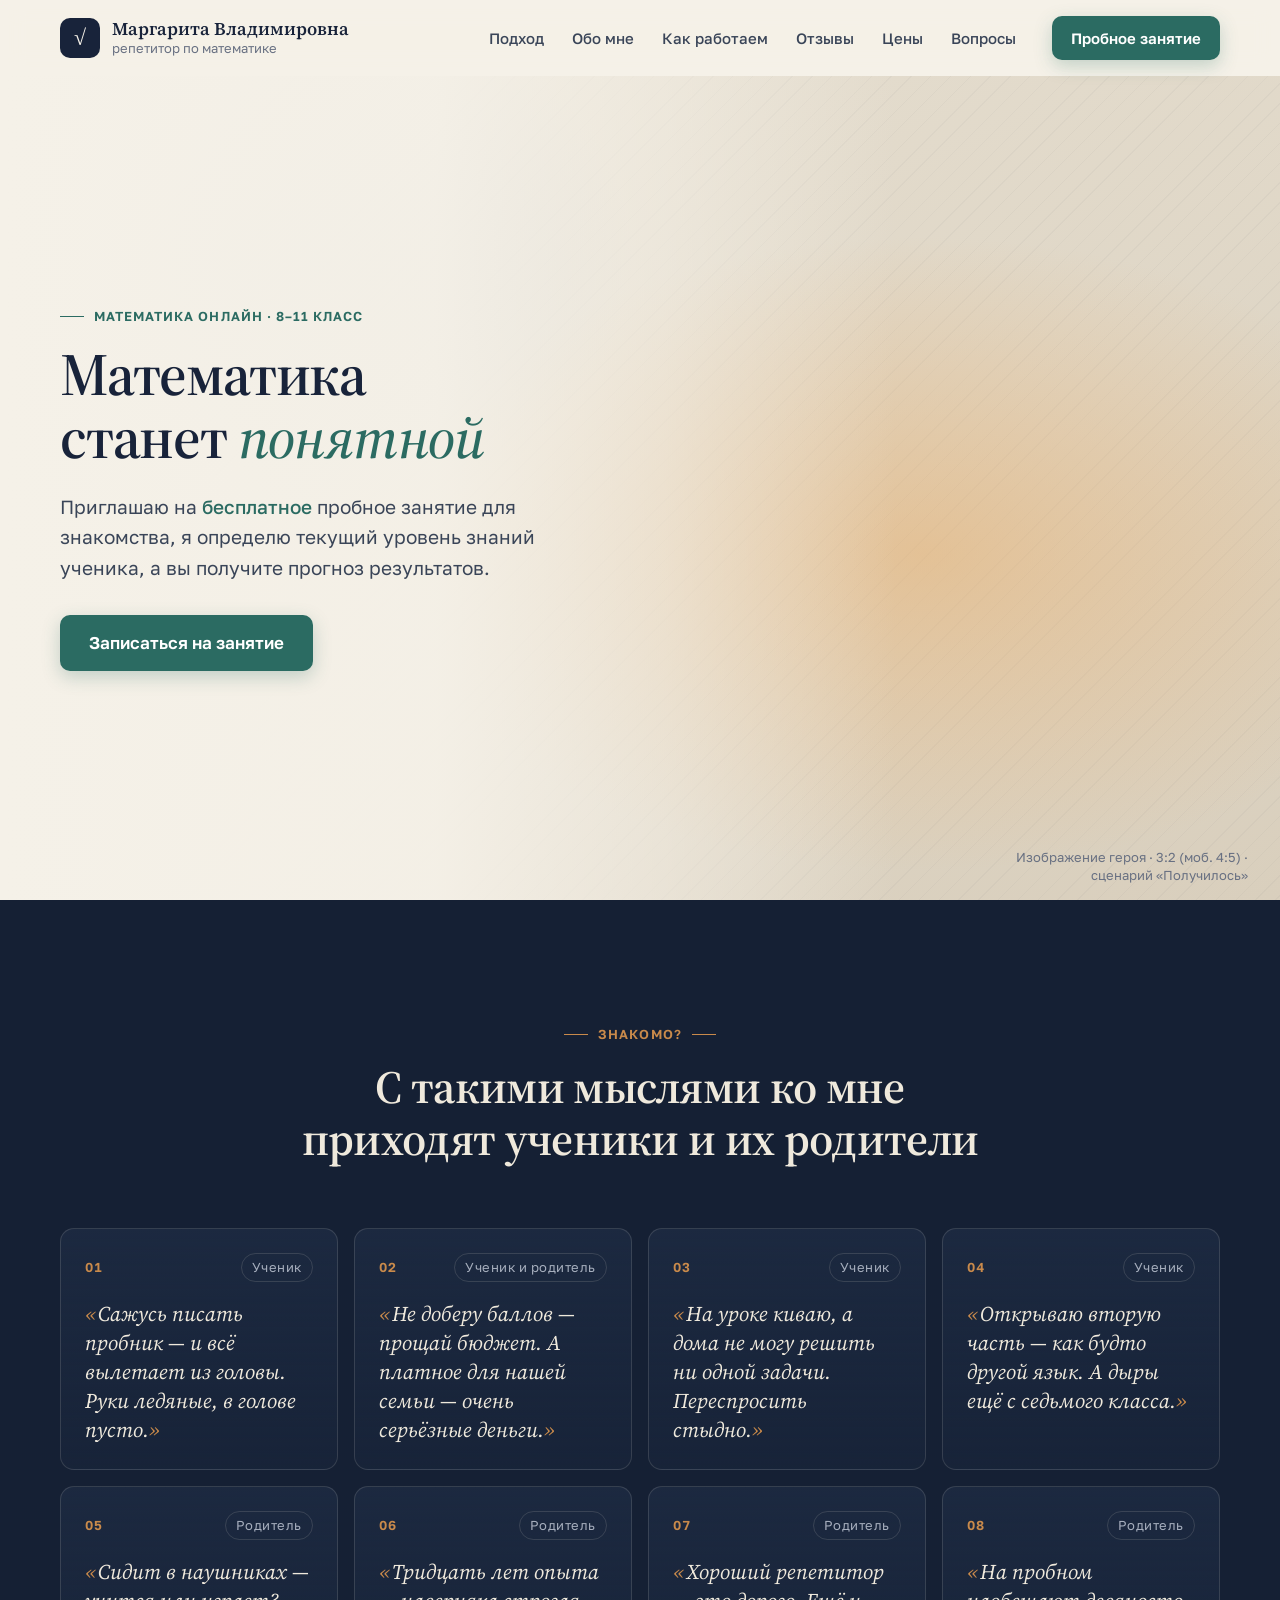
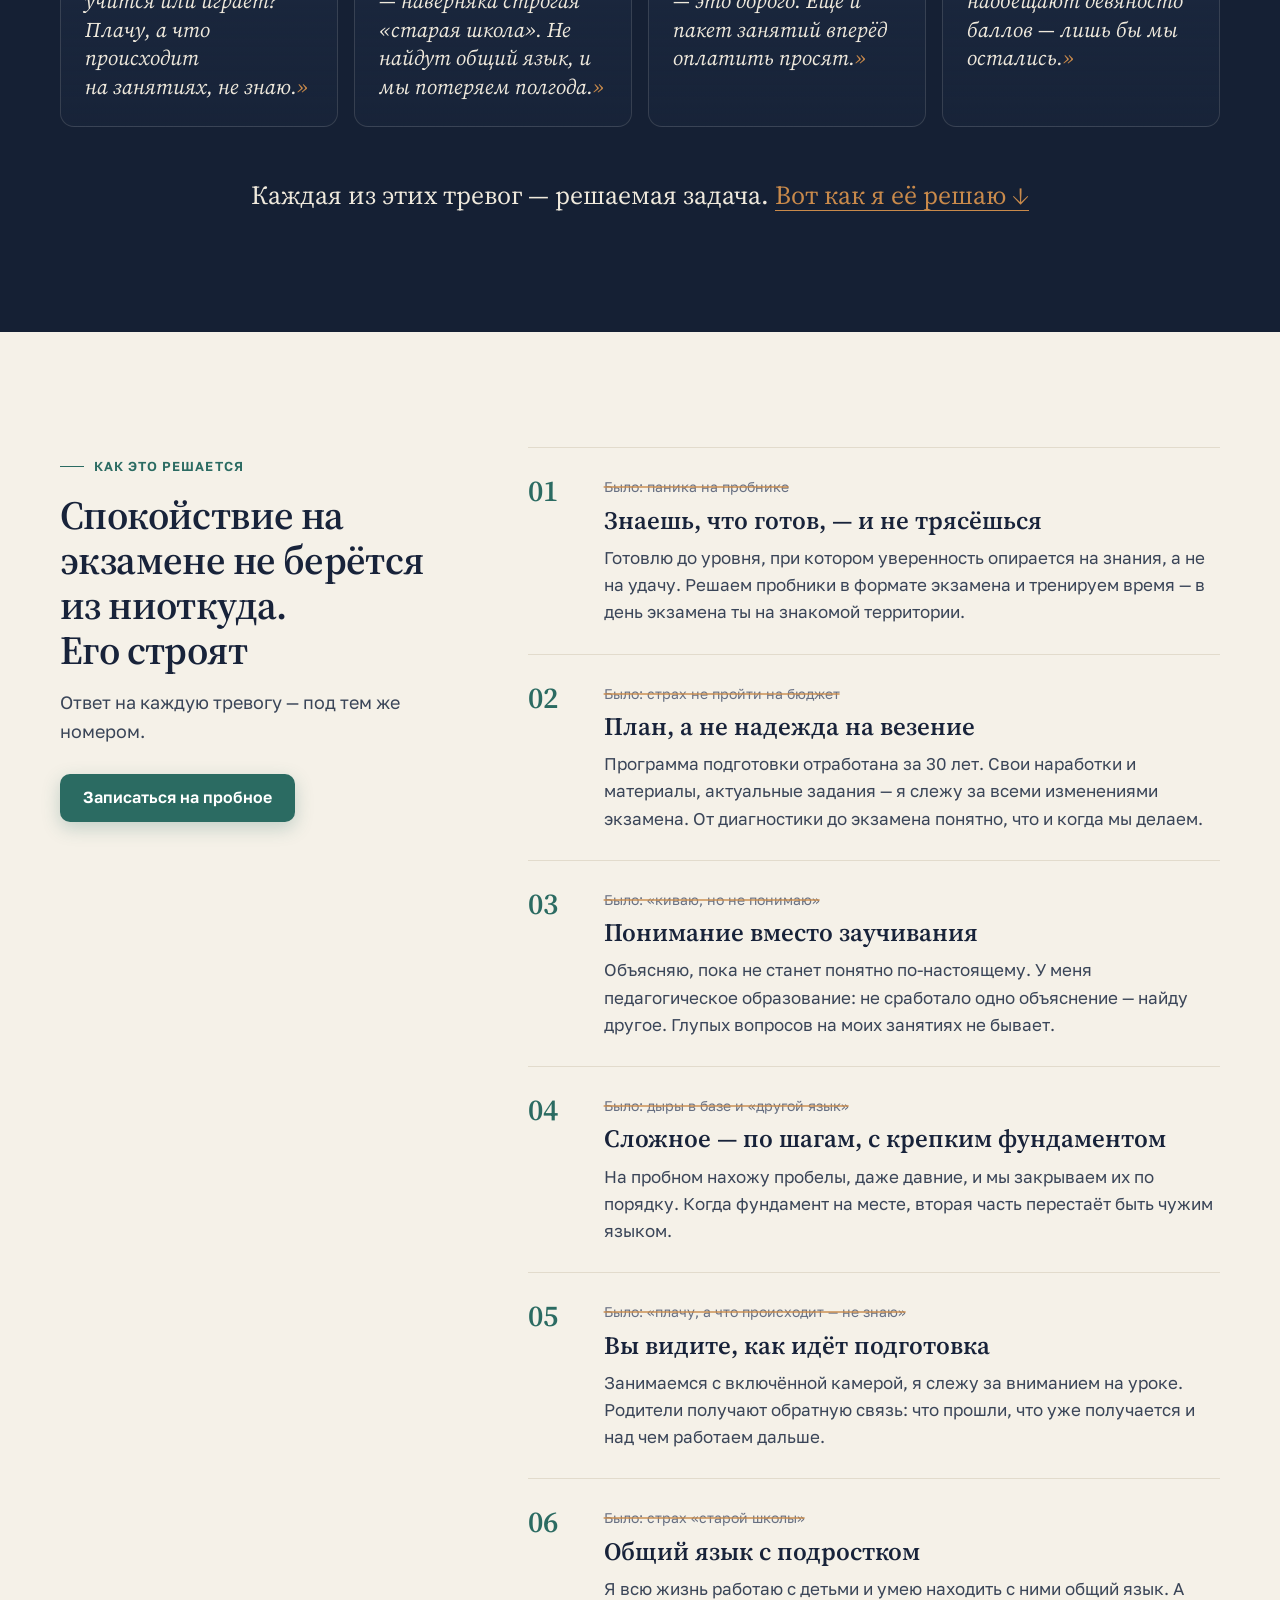
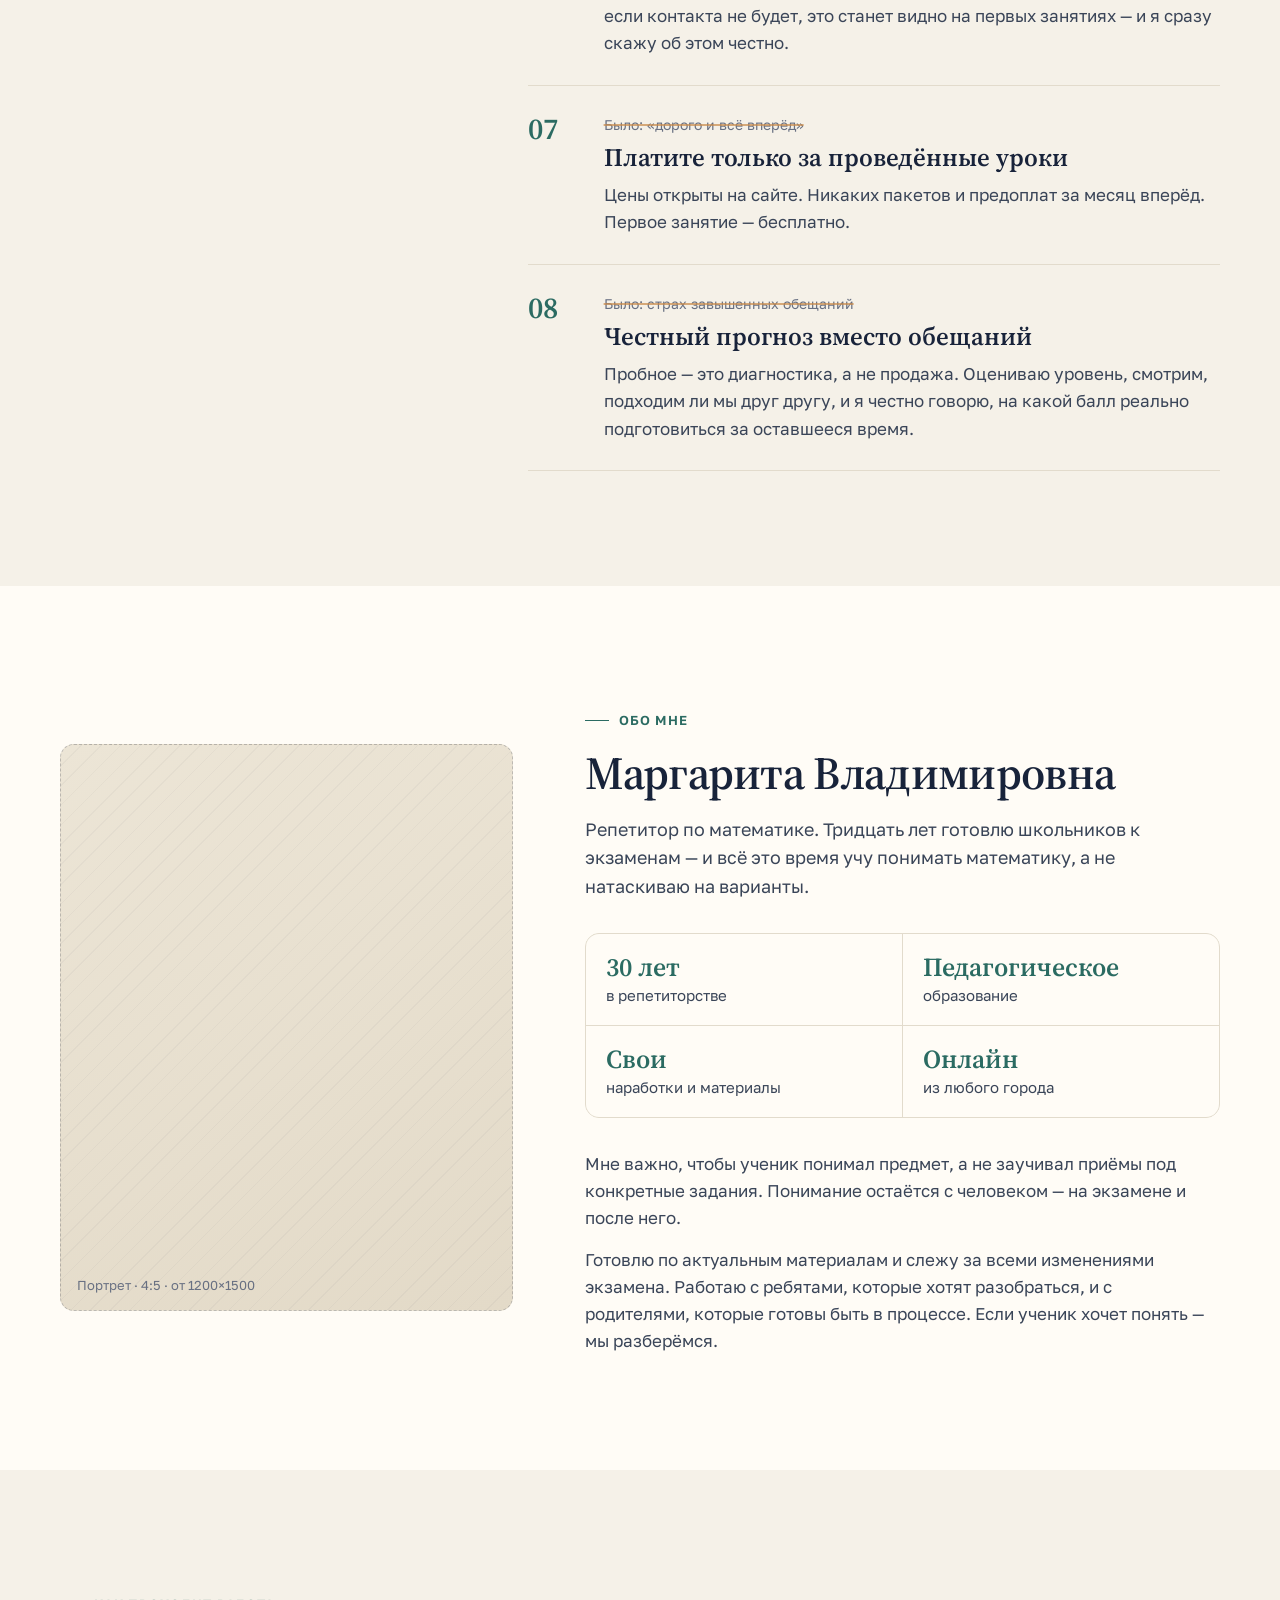
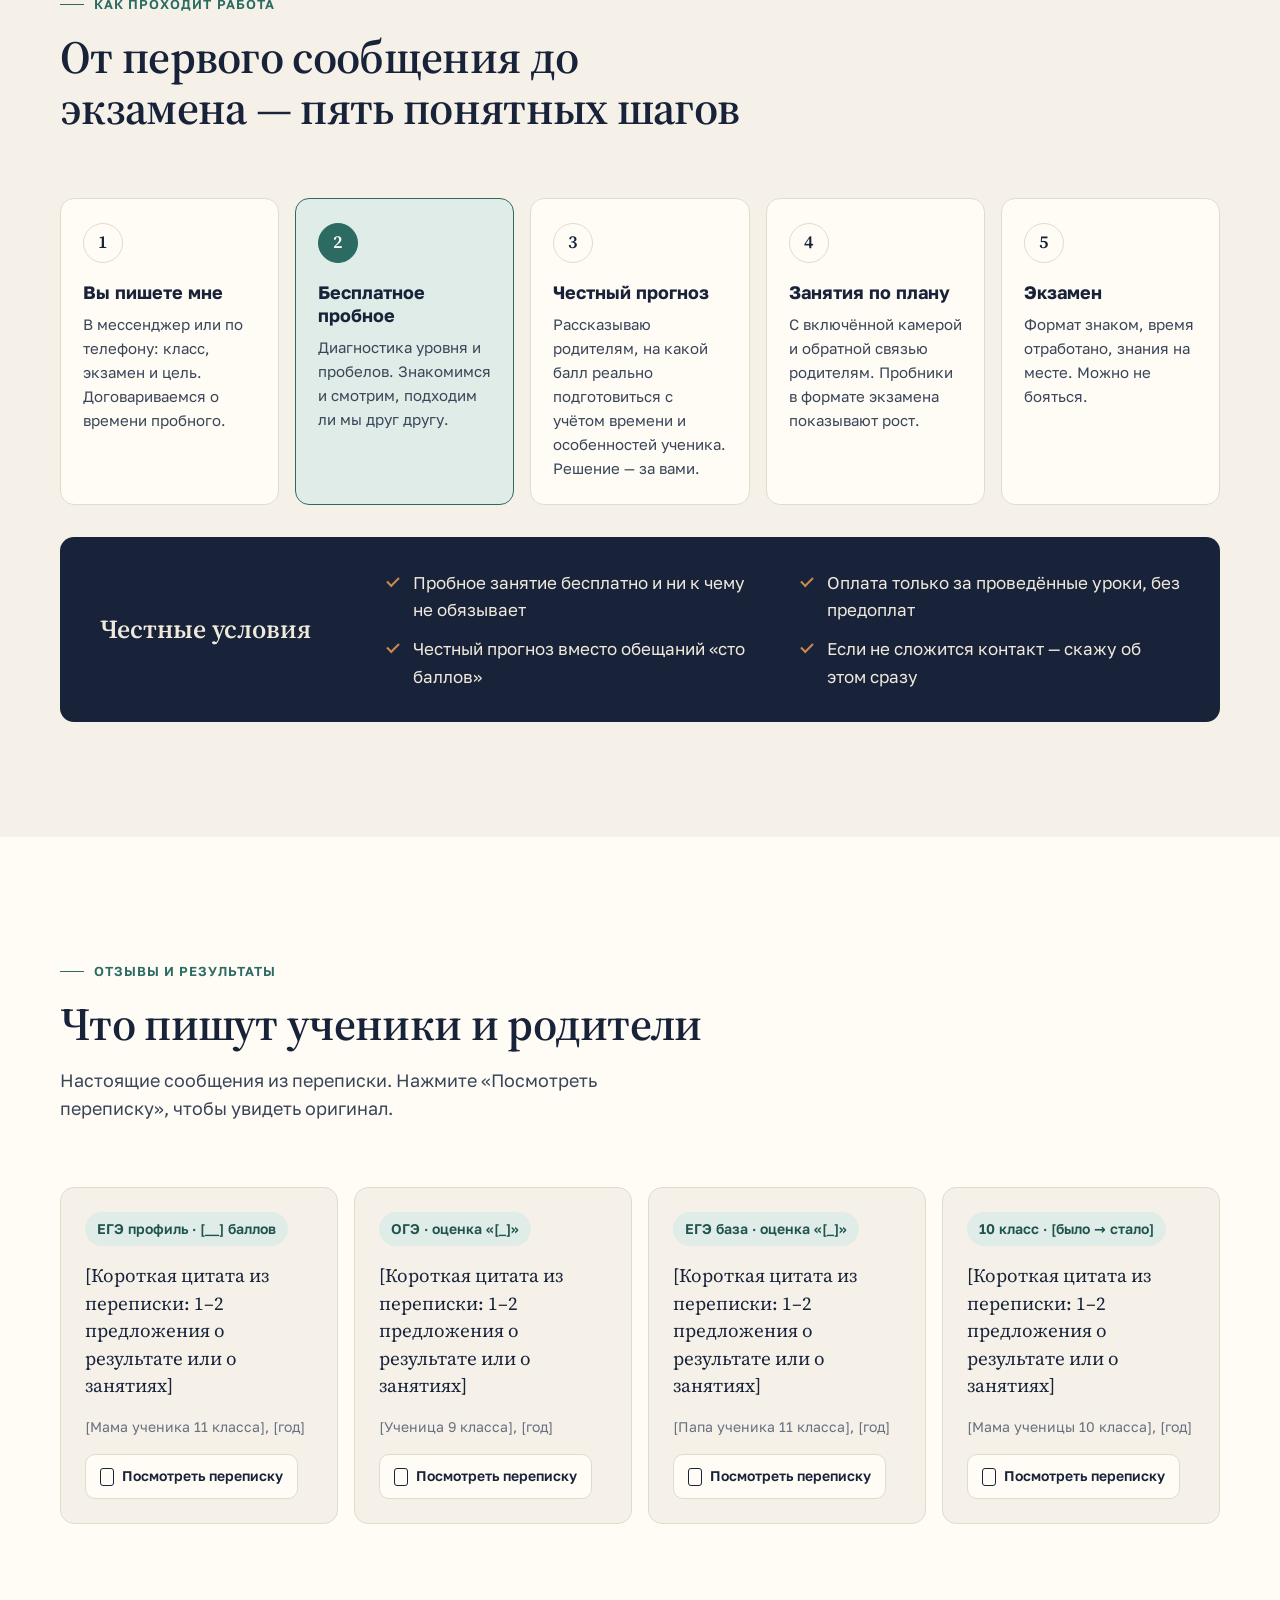
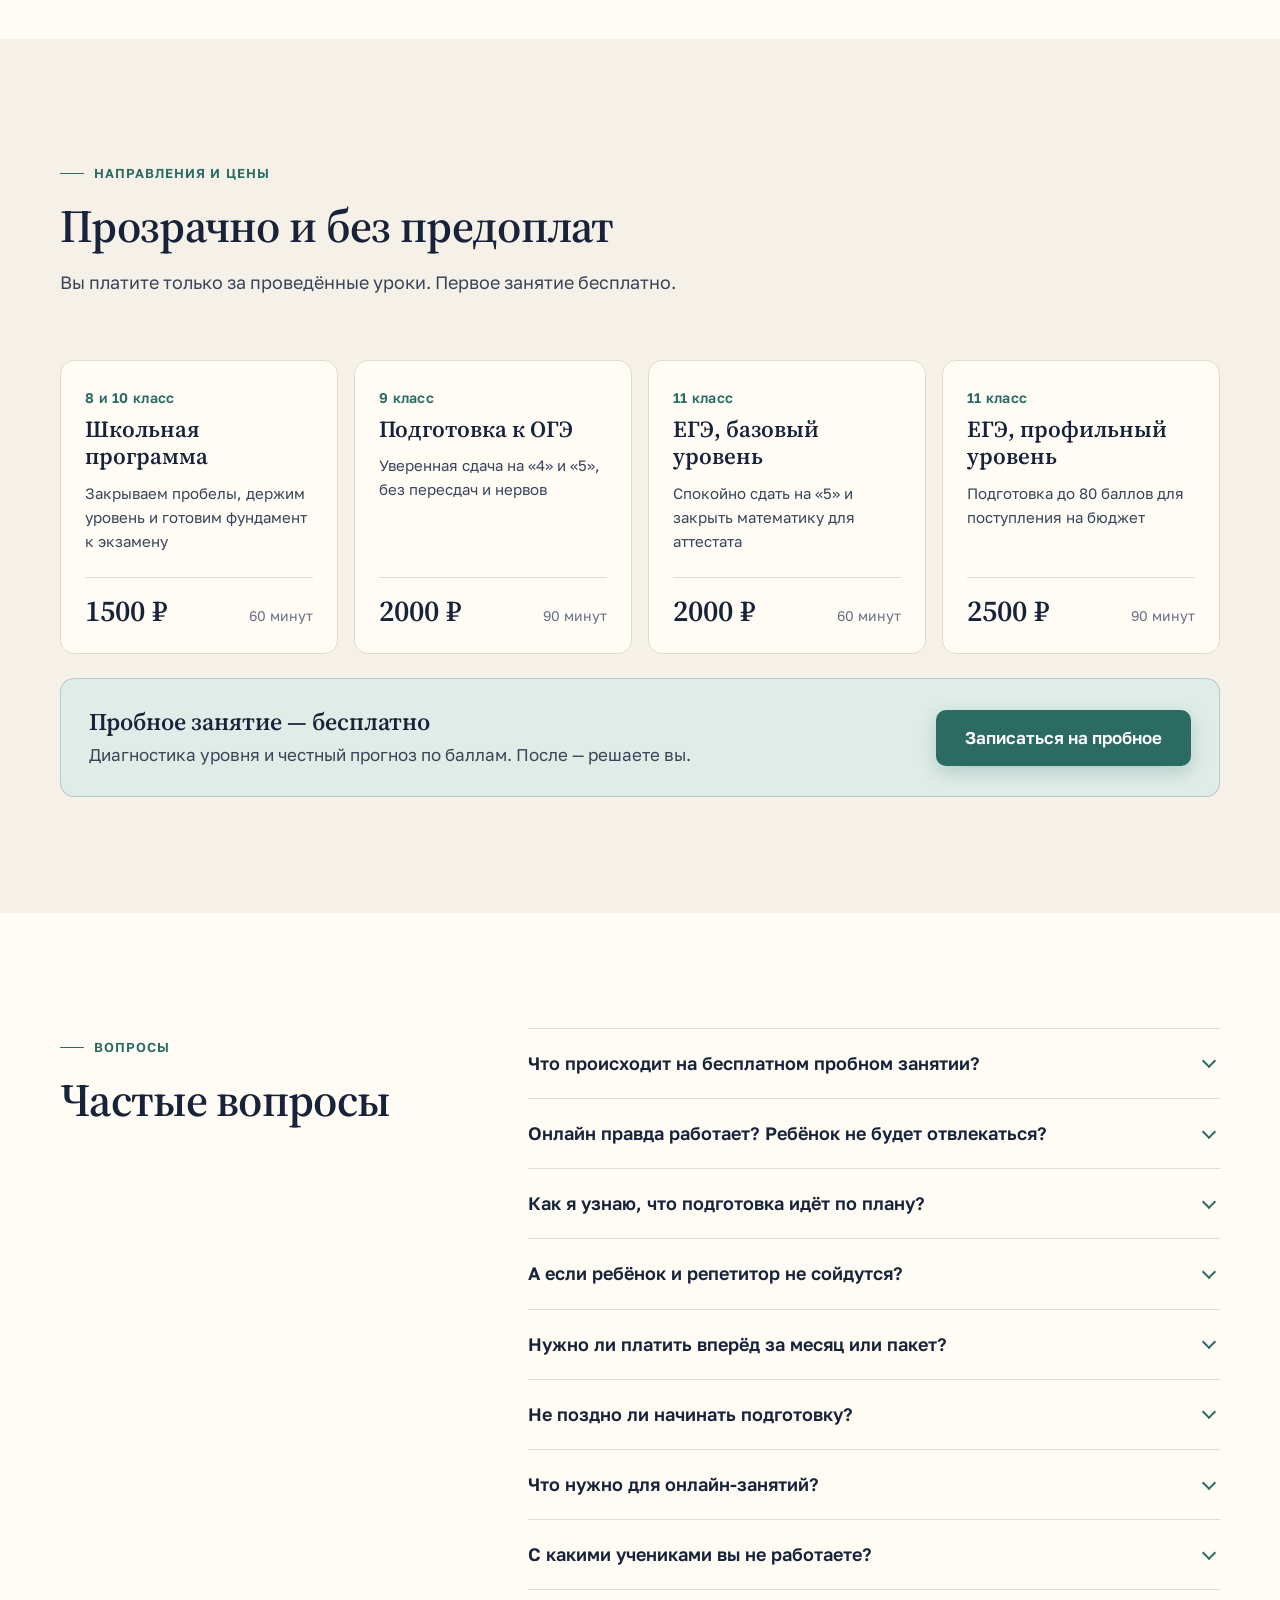
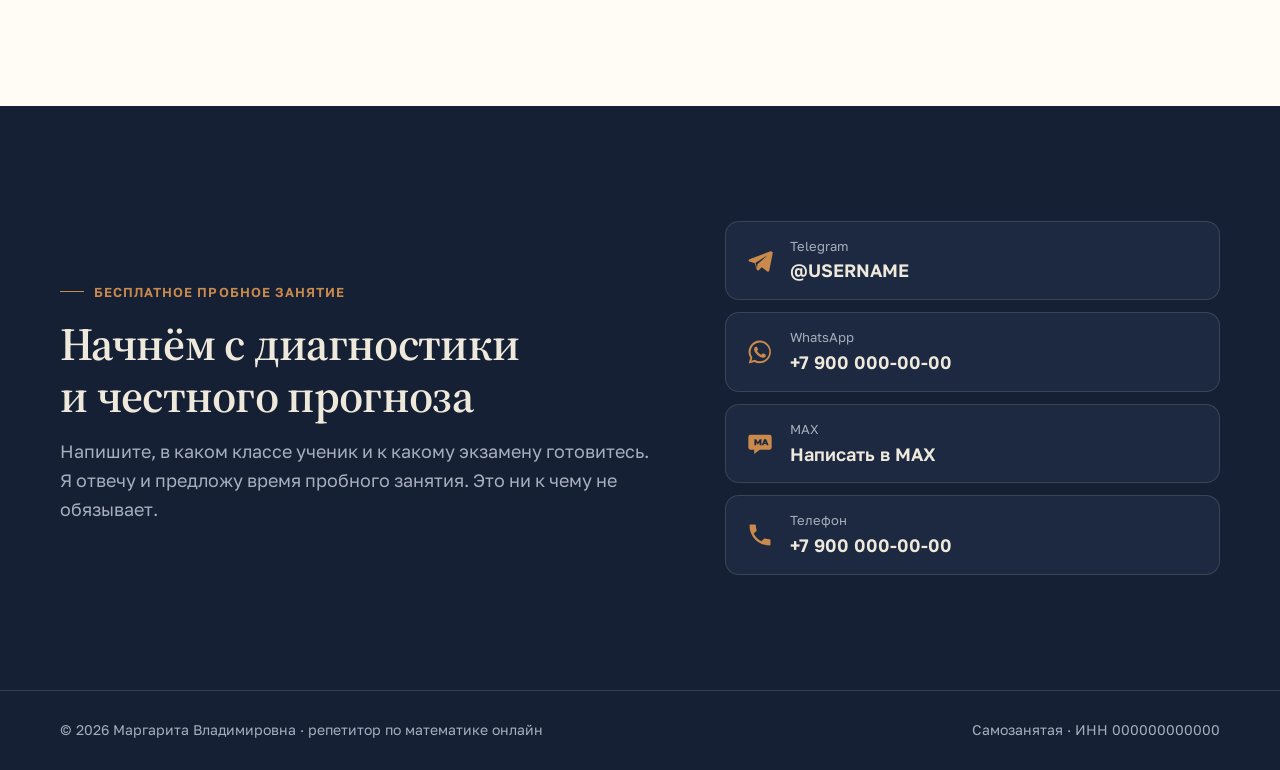
==== commit 066903e9: "Упрощаем первый экран: убираем блок предложения и факты, уточняем заголовок и CTA" ====
--- a/index.html
+++ b/index.html
@@ -4,24 +4,22 @@
   <meta charset="utf-8">
   <meta name="viewport" content="width=device-width, initial-scale=1">
   <title>Репетитор по математике онлайн — подготовка к ОГЭ и ЕГЭ | Маргарита Владимировна</title>
-  <meta name="description" content="Надёжная подготовка к ОГЭ и ЕГЭ по математике онлайн. 30 лет опыта, эксперт по проверке экзаменов. 8–11 класс. Бесплатное пробное занятие с диагностикой уровня и честным прогнозом результата.">
+  <meta name="description" content="Надёжная подготовка к ОГЭ и ЕГЭ по математике онлайн для 8–11 классов. Педагогическое образование, 30 лет опыта. Бесплатное пробное занятие: диагностика уровня и честный прогноз по баллам.">
+  <meta name="theme-color" content="#f5f1e8">
   <link rel="canonical" href="https://repmv.ru/">
-  <meta name="theme-color" content="#F6F4EF">
+  <link rel="icon" href="assets/img/favicon.svg" type="image/svg+xml">
 
   <meta property="og:type" content="website">
   <meta property="og:locale" content="ru_RU">
   <meta property="og:url" content="https://repmv.ru/">
-  <meta property="og:title" content="Маргарита Владимировна — репетитор по математике, ОГЭ и ЕГЭ онлайн">
-  <meta property="og:description" content="30 лет опыта, эксперт по проверке ОГЭ и ЕГЭ. Бесплатное пробное занятие: диагностика уровня и честный прогноз результата.">
-  <!-- TODO: добавить картинку для соцсетей 1200×630: <meta property="og:image" content="https://repmv.ru/assets/og.jpg"> -->
-
-  <link rel="icon" href="favicon.svg" type="image/svg+xml">
-
-  <link rel="preconnect" href="https://fonts.googleapis.com">
-  <link rel="preconnect" href="https://fonts.gstatic.com" crossorigin>
-  <link href="https://fonts.googleapis.com/css2?family=Literata:ital,opsz,wght@0,7..72,500;0,7..72,600;1,7..72,500&family=Manrope:wght@400;500;600;700;800&display=swap" rel="stylesheet">
-  <link rel="stylesheet" href="styles.css">
-  <script>document.documentElement.classList.add('js')</script>
+  <meta property="og:title" content="Математика без страха перед экзаменом — репетитор Маргарита Владимировна">
+  <meta property="og:description" content="Подготовка к ОГЭ и ЕГЭ онлайн. Понимание, а не зубрёжка. Бесплатное пробное занятие с честным прогнозом по баллам.">
+  <!-- TODO: добавить og:image (1200×630), когда будет готово изображение героя -->
+
+  <link rel="preload" href="assets/fonts/golos-cyr.woff2" as="font" type="font/woff2" crossorigin>
+  <link rel="preload" href="assets/fonts/serif-cyr.woff2" as="font" type="font/woff2" crossorigin>
+  <link rel="stylesheet" href="assets/css/style.css">
+  <script>document.documentElement.classList.add("js")</script>
 
   <script type="application/ld+json">
   {
@@ -30,549 +28,504 @@
     "name": "Маргарита Владимировна",
     "jobTitle": "Репетитор по математике",
     "url": "https://repmv.ru/",
-    "description": "Подготовка к ОГЭ и ЕГЭ по математике онлайн, школьная программа 8 и 10 классов. 30 лет опыта.",
-    "knowsAbout": ["Математика", "ОГЭ по математике", "ЕГЭ по математике (базовый уровень)", "ЕГЭ по математике (профильный уровень)"],
+    "description": "Подготовка к ОГЭ и ЕГЭ по математике онлайн, школьная программа 8 и 10 классов. Педагогическое образование, 30 лет опыта.",
     "makesOffer": [
-      {"@type": "Offer", "name": "Пробное занятие", "price": "0", "priceCurrency": "RUB"},
-      {"@type": "Offer", "name": "Школьная программа, 8 и 10 класс, 60 минут", "price": "1500", "priceCurrency": "RUB"},
-      {"@type": "Offer", "name": "Подготовка к ОГЭ, 9 класс, 90 минут", "price": "2000", "priceCurrency": "RUB"},
-      {"@type": "Offer", "name": "ЕГЭ, базовый уровень, 60 минут", "price": "2000", "priceCurrency": "RUB"},
-      {"@type": "Offer", "name": "ЕГЭ, профильный уровень, 90 минут", "price": "2500", "priceCurrency": "RUB"}
+      { "@type": "Offer", "name": "Пробное занятие", "price": "0", "priceCurrency": "RUB" },
+      { "@type": "Offer", "name": "Математика, 8 и 10 класс, 60 минут", "price": "1500", "priceCurrency": "RUB" },
+      { "@type": "Offer", "name": "Подготовка к ОГЭ, 9 класс, 90 минут", "price": "2000", "priceCurrency": "RUB" },
+      { "@type": "Offer", "name": "ЕГЭ базовый уровень, 11 класс, 60 минут", "price": "2000", "priceCurrency": "RUB" },
+      { "@type": "Offer", "name": "ЕГЭ профильный уровень, 11 класс, 90 минут", "price": "2500", "priceCurrency": "RUB" }
     ]
   }
   </script>
 </head>
 <body>
-
-  <!-- Иконки (SVG-спрайт) -->
-  <svg width="0" height="0" style="position:absolute" aria-hidden="true">
-    <symbol id="i-check" viewBox="0 0 24 24"><path d="M5 12.5l4.2 4.2L19 7" fill="none" stroke="currentColor" stroke-width="2" stroke-linecap="round" stroke-linejoin="round"/></symbol>
-    <symbol id="i-x" viewBox="0 0 24 24"><path d="M7 7l10 10M17 7L7 17" fill="none" stroke="currentColor" stroke-width="2" stroke-linecap="round"/></symbol>
-    <symbol id="i-arrow" viewBox="0 0 24 24"><path d="M5 12h14M13 6l6 6-6 6" fill="none" stroke="currentColor" stroke-width="2" stroke-linecap="round" stroke-linejoin="round"/></symbol>
-    <symbol id="i-bulb" viewBox="0 0 24 24"><path d="M9 18h6M10 21h4M12 3a6 6 0 0 0-3.5 10.9c.6.5 1 1.2 1 2V16h5v-.1c0-.8.4-1.5 1-2A6 6 0 0 0 12 3z" fill="none" stroke="currentColor" stroke-width="1.7" stroke-linecap="round" stroke-linejoin="round"/></symbol>
-    <symbol id="i-badge" viewBox="0 0 24 24"><circle cx="12" cy="9" r="5.5" fill="none" stroke="currentColor" stroke-width="1.7"/><path d="M8.5 13.5L7 21l5-2.5 5 2.5-1.5-7.5" fill="none" stroke="currentColor" stroke-width="1.7" stroke-linejoin="round"/><path d="M9.8 9l1.5 1.5L14.3 7.5" fill="none" stroke="currentColor" stroke-width="1.7" stroke-linecap="round" stroke-linejoin="round"/></symbol>
-    <symbol id="i-refresh" viewBox="0 0 24 24"><path d="M20 11a8 8 0 0 0-14.6-4.5M4 4v3.5h3.5M4 13a8 8 0 0 0 14.6 4.5M20 20v-3.5h-3.5" fill="none" stroke="currentColor" stroke-width="1.7" stroke-linecap="round" stroke-linejoin="round"/></symbol>
-    <symbol id="i-book" viewBox="0 0 24 24"><path d="M4 5.5A1.5 1.5 0 0 1 5.5 4H11v15H5.5A1.5 1.5 0 0 0 4 20.5zM20 5.5A1.5 1.5 0 0 0 18.5 4H13v15h5.5a1.5 1.5 0 0 1 1.5 1.5z" fill="none" stroke="currentColor" stroke-width="1.7" stroke-linejoin="round"/></symbol>
-    <symbol id="i-calm" viewBox="0 0 24 24"><circle cx="12" cy="12" r="8.5" fill="none" stroke="currentColor" stroke-width="1.7"/><path d="M8.5 14.5c1 1.2 2.2 1.8 3.5 1.8s2.5-.6 3.5-1.8M9 10h.01M15 10h.01" fill="none" stroke="currentColor" stroke-width="1.9" stroke-linecap="round"/></symbol>
-    <symbol id="i-eye" viewBox="0 0 24 24"><path d="M2.5 12S6 5.5 12 5.5 21.5 12 21.5 12 18 18.5 12 18.5 2.5 12 2.5 12z" fill="none" stroke="currentColor" stroke-width="1.7" stroke-linejoin="round"/><circle cx="12" cy="12" r="2.8" fill="none" stroke="currentColor" stroke-width="1.7"/></symbol>
-    <symbol id="i-photo" viewBox="0 0 24 24"><rect x="3" y="5" width="18" height="14" rx="2" fill="none" stroke="currentColor" stroke-width="1.5"/><circle cx="9" cy="10" r="1.8" fill="none" stroke="currentColor" stroke-width="1.5"/><path d="M4 17l5-4.5 3.5 3 3-2.5L20 17" fill="none" stroke="currentColor" stroke-width="1.5" stroke-linejoin="round"/></symbol>
-    <symbol id="i-tg" viewBox="0 0 24 24"><path d="M21 4.5L2.8 11.4c-.8.3-.8 1.4 0 1.6l4.5 1.5 1.7 5.2c.2.7 1.1.9 1.6.4l2.5-2.4 4.6 3.4c.6.4 1.4.1 1.6-.6L22.2 5.7c.2-.8-.5-1.5-1.2-1.2zM9.5 14.2l8.2-6.6-6.5 7.6" fill="none" stroke="currentColor" stroke-width="1.6" stroke-linejoin="round"/></symbol>
-    <symbol id="i-phone" viewBox="0 0 24 24"><path d="M5 3.5h3.2l1.6 4.2-2 1.3a11 11 0 0 0 5.2 5.2l1.3-2 4.2 1.6V17a2.5 2.5 0 0 1-2.7 2.5C9.4 19 5 14.6 4.5 8.2A2.5 2.5 0 0 1 5 3.5z" fill="none" stroke="currentColor" stroke-width="1.7" stroke-linejoin="round"/></symbol>
-    <symbol id="i-chat" viewBox="0 0 24 24"><path d="M20 12a8 8 0 0 1-11.8 7L4 20l1.1-4A8 8 0 1 1 20 12z" fill="none" stroke="currentColor" stroke-width="1.7" stroke-linejoin="round"/></symbol>
-  </svg>
-
   <a class="skip-link" href="#main">Перейти к содержанию</a>
 
-  <!-- ================= ШАПКА ================= -->
-  <header class="header" data-header>
-    <div class="container header__inner">
-      <a class="brand" href="#top" aria-label="На главную">
-        <span class="brand__mark" aria-hidden="true">МВ</span>
+  <header class="site-header" data-header>
+    <div class="container site-header__inner">
+      <a class="brand" href="#top" aria-label="Маргарита Владимировна — в начало страницы">
+        <span class="brand__mark" aria-hidden="true">√</span>
         <span class="brand__text">
           <span class="brand__name">Маргарита Владимировна</span>
           <span class="brand__role">репетитор по математике</span>
         </span>
       </a>
 
-      <nav class="nav" id="nav" aria-label="Основная навигация" data-nav>
+      <nav class="nav" id="site-nav" aria-label="Разделы сайта" data-nav>
         <a href="#approach">Подход</a>
         <a href="#about">Обо мне</a>
-        <a href="#trial">Пробное</a>
+        <a href="#process">Как работаем</a>
+        <a href="#reviews">Отзывы</a>
         <a href="#prices">Цены</a>
         <a href="#faq">Вопросы</a>
-        <a class="btn btn--primary nav__cta" href="#signup">Записаться бесплатно</a>
+        <a class="btn btn--primary nav__cta-mobile" href="#contacts">Записаться на пробное</a>
       </nav>
 
-      <a class="btn btn--primary btn--sm header__cta" href="#signup">Пробное бесплатно</a>
-
-      <button class="burger" type="button" aria-label="Открыть меню" aria-expanded="false" aria-controls="nav" data-burger>
-        <span></span><span></span>
+      <a class="btn btn--primary btn--sm site-header__cta" href="#contacts">Пробное занятие</a>
+
+      <button class="nav-toggle" type="button" aria-controls="site-nav" aria-expanded="false" aria-label="Открыть меню" data-nav-toggle>
+        <span></span><span></span><span></span>
       </button>
     </div>
   </header>
 
   <main id="main">
 
-    <!-- ================= 1. HERO ================= -->
-    <section class="hero" id="top">
-      <div class="container hero__grid">
+    <!-- 1. HERO: решение проблемы + оффер + CTA -->
+    <section class="hero" id="top" aria-labelledby="hero-title">
+      <div class="hero__media">
+        <!--
+          ЗАГЛУШКА. Заменить на:
+          <picture>
+            <source media="(max-width: 899px)" srcset="assets/img/hero-4x5.jpg">
+            <img src="assets/img/hero-3x2.jpg" alt="Девушка за столом спокойно смотрит на решённую задачу, на фоне мама" width="2400" height="1600">
+          </picture>
+          Сценарий кадра — ref/analysis.md, раздел 6.
+        -->
+        <div class="placeholder placeholder--hero" role="img" aria-label="Место для изображения: ученица спокойно смотрит на решённую задачу">
+          <span class="placeholder__label">Изображение героя · 3:2 (моб. 4:5) · сценарий «Получилось»</span>
+        </div>
+      </div>
+
+      <div class="container hero__inner">
         <div class="hero__content">
-          <p class="eyebrow reveal">Репетитор по математике · онлайн</p>
-          <h1 class="hero__title reveal">
-            <em>Надёжная</em> подготовка к&nbsp;ОГЭ и&nbsp;ЕГЭ по&nbsp;математике
-          </h1>
-          <p class="hero__lead reveal">
-            Объясняю так, чтобы ученик понимал предмет, а&nbsp;не заучивал «лайфхаки». 30&nbsp;лет в&nbsp;репетиторстве и&nbsp;опыт эксперта, проверяющего экзаменационные работы, — знаю, за&nbsp;что дают и&nbsp;за&nbsp;что снимают баллы.
-          </p>
-
-          <div class="hero__actions reveal">
-            <a class="btn btn--primary btn--lg" href="#signup">
-              Записаться на бесплатное пробное
-              <svg class="btn__icon" aria-hidden="true"><use href="#i-arrow"/></svg>
+          <p class="eyebrow"><span>Математика онлайн · <span class="nowrap">8–11 класс</span></span></p>
+          <h1 class="hero__title" id="hero-title">Математика станет <em>понятной</em></h1>
+          <p class="hero__lead">Приглашаю на <strong>бесплатное</strong> пробное занятие для знакомства, я&nbsp;определю текущий уровень знаний ученика, а&nbsp;вы получите прогноз результатов.</p>
+
+          <div class="hero__actions">
+            <a class="btn btn--primary btn--lg" href="#contacts">Записаться на занятие</a>
+          </div>
+        </div>
+      </div>
+    </section>
+
+    <!-- 2. ЗНАКОМО? — эмоциональные реплики -->
+    <section class="section section--night" id="pains" aria-labelledby="pains-title">
+      <div class="container">
+        <div class="section-head section-head--center">
+          <p class="eyebrow eyebrow--night">Знакомо?</p>
+          <h2 class="section-title" id="pains-title">С такими мыслями ко мне приходят ученики и&nbsp;их&nbsp;родители</h2>
+        </div>
+
+        <ol class="pains" role="list">
+          <li class="pain" data-reveal>
+            <span class="pain__meta"><span class="pain__num">01</span><span class="pain__who">Ученик</span></span>
+            <blockquote class="pain__quote">Сажусь писать пробник — и всё вылетает из головы. Руки ледяные, в&nbsp;голове пусто.</blockquote>
+          </li>
+          <li class="pain" data-reveal>
+            <span class="pain__meta"><span class="pain__num">02</span><span class="pain__who">Ученик и родитель</span></span>
+            <blockquote class="pain__quote">Не доберу баллов — прощай бюджет. А платное для нашей семьи — очень серьёзные деньги.</blockquote>
+          </li>
+          <li class="pain" data-reveal>
+            <span class="pain__meta"><span class="pain__num">03</span><span class="pain__who">Ученик</span></span>
+            <blockquote class="pain__quote">На уроке киваю, а дома не могу решить ни одной задачи. Переспросить стыдно.</blockquote>
+          </li>
+          <li class="pain" data-reveal>
+            <span class="pain__meta"><span class="pain__num">04</span><span class="pain__who">Ученик</span></span>
+            <blockquote class="pain__quote">Открываю вторую часть — как будто другой язык. А дыры ещё с седьмого класса.</blockquote>
+          </li>
+          <li class="pain" data-reveal>
+            <span class="pain__meta"><span class="pain__num">05</span><span class="pain__who">Родитель</span></span>
+            <blockquote class="pain__quote">Сидит в наушниках — учится или играет? Плачу, а что происходит на&nbsp;занятиях, не знаю.</blockquote>
+          </li>
+          <li class="pain" data-reveal>
+            <span class="pain__meta"><span class="pain__num">06</span><span class="pain__who">Родитель</span></span>
+            <blockquote class="pain__quote">Тридцать лет опыта — наверняка строгая «старая школа». Не найдут общий язык, и мы потеряем полгода.</blockquote>
+          </li>
+          <li class="pain" data-reveal>
+            <span class="pain__meta"><span class="pain__num">07</span><span class="pain__who">Родитель</span></span>
+            <blockquote class="pain__quote">Хороший репетитор — это дорого. Ещё и пакет занятий вперёд оплатить просят.</blockquote>
+          </li>
+          <li class="pain" data-reveal>
+            <span class="pain__meta"><span class="pain__num">08</span><span class="pain__who">Родитель</span></span>
+            <blockquote class="pain__quote">На пробном наобещают девяносто баллов — лишь бы мы остались.</blockquote>
+          </li>
+        </ol>
+
+        <p class="pains__bridge">Каждая из этих тревог — решаемая задача. <a href="#approach">Вот как я её решаю</a></p>
+      </div>
+    </section>
+
+    <!-- 3. КАК ЭТО РЕШАЕТСЯ — зеркальные ответы -->
+    <section class="section" id="approach" aria-labelledby="approach-title">
+      <div class="container split">
+        <div class="split__aside">
+          <div class="split__sticky">
+            <p class="eyebrow">Как это решается</p>
+            <h2 class="section-title" id="approach-title">Спокойствие на экзамене не&nbsp;берётся из&nbsp;ниоткуда. Его&nbsp;строят</h2>
+            <p class="section-lead">Ответ на каждую тревогу — под тем же номером.</p>
+            <a class="btn btn--primary" href="#contacts">Записаться на пробное</a>
+          </div>
+        </div>
+
+        <ol class="solutions" role="list">
+          <li class="solution" data-reveal>
+            <span class="solution__num">01</span>
+            <div>
+              <p class="solution__from">Было: паника на пробнике</p>
+              <h3 class="solution__title">Знаешь, что готов, — и не трясёшься</h3>
+              <p>Готовлю до уровня, при котором уверенность опирается на знания, а не на удачу. Решаем пробники в формате экзамена и тренируем время — в день экзамена ты на знакомой территории.</p>
+            </div>
+          </li>
+          <li class="solution" data-reveal>
+            <span class="solution__num">02</span>
+            <div>
+              <p class="solution__from">Было: страх не пройти на бюджет</p>
+              <h3 class="solution__title">План, а не надежда на везение</h3>
+              <p>Программа подготовки отработана за 30 лет. Свои наработки и материалы, актуальные задания — я слежу за всеми изменениями экзамена. От диагностики до экзамена понятно, что и когда мы делаем.</p>
+            </div>
+          </li>
+          <li class="solution" data-reveal>
+            <span class="solution__num">03</span>
+            <div>
+              <p class="solution__from">Было: «киваю, но не понимаю»</p>
+              <h3 class="solution__title">Понимание вместо заучивания</h3>
+              <p>Объясняю, пока не станет понятно по-настоящему. У меня педагогическое образование: не сработало одно объяснение — найду другое. Глупых вопросов на моих занятиях не бывает.</p>
+            </div>
+          </li>
+          <li class="solution" data-reveal>
+            <span class="solution__num">04</span>
+            <div>
+              <p class="solution__from">Было: дыры в базе и «другой язык»</p>
+              <h3 class="solution__title">Сложное — по шагам, с крепким фундаментом</h3>
+              <p>На пробном нахожу пробелы, даже давние, и мы закрываем их по порядку. Когда фундамент на месте, вторая часть перестаёт быть чужим языком.</p>
+            </div>
+          </li>
+          <li class="solution" data-reveal>
+            <span class="solution__num">05</span>
+            <div>
+              <p class="solution__from">Было: «плачу, а что происходит — не знаю»</p>
+              <h3 class="solution__title">Вы видите, как идёт подготовка</h3>
+              <p>Занимаемся с включённой камерой, я слежу за вниманием на уроке. Родители получают обратную связь: что прошли, что уже получается и над чем работаем дальше.</p>
+            </div>
+          </li>
+          <li class="solution" data-reveal>
+            <span class="solution__num">06</span>
+            <div>
+              <p class="solution__from">Было: страх «старой школы»</p>
+              <h3 class="solution__title">Общий язык с подростком</h3>
+              <p>Я всю жизнь работаю с детьми и умею находить с ними общий язык. А если контакта не будет, это станет видно на первых занятиях — и я сразу скажу об этом честно.</p>
+            </div>
+          </li>
+          <li class="solution" data-reveal>
+            <span class="solution__num">07</span>
+            <div>
+              <p class="solution__from">Было: «дорого и всё вперёд»</p>
+              <h3 class="solution__title">Платите только за проведённые уроки</h3>
+              <p>Цены открыты на сайте. Никаких пакетов и предоплат за месяц вперёд. Первое занятие — бесплатно.</p>
+            </div>
+          </li>
+          <li class="solution" data-reveal>
+            <span class="solution__num">08</span>
+            <div>
+              <p class="solution__from">Было: страх завышенных обещаний</p>
+              <h3 class="solution__title">Честный прогноз вместо обещаний</h3>
+              <p>Пробное — это диагностика, а не продажа. Оцениваю уровень, смотрим, подходим ли мы друг другу, и я честно говорю, на какой балл реально подготовиться за оставшееся время.</p>
+            </div>
+          </li>
+        </ol>
+      </div>
+    </section>
+
+    <!-- 4. ОБО МНЕ -->
+    <section class="section section--surface" id="about" aria-labelledby="about-title">
+      <div class="container about">
+        <div class="about__photo">
+          <!-- ЗАГЛУШКА. Заменить на <img src="assets/img/portrait.jpg" alt="Маргарита Владимировна" width="1200" height="1500" loading="lazy"> -->
+          <div class="placeholder placeholder--portrait" role="img" aria-label="Место для фотографии Маргариты Владимировны">
+            <span class="placeholder__label">Портрет · 4:5 · от 1200×1500</span>
+          </div>
+        </div>
+
+        <div class="about__body">
+          <p class="eyebrow">Обо мне</p>
+          <h2 class="section-title" id="about-title">Маргарита Владимировна</h2>
+          <p class="section-lead">Репетитор по математике. Тридцать лет готовлю школьников к экзаменам — и всё это время учу понимать математику, а не натаскиваю на варианты.</p>
+
+          <dl class="facts">
+            <div class="fact">
+              <dt>30 лет</dt>
+              <dd>в репетиторстве</dd>
+            </div>
+            <div class="fact">
+              <dt>Педагогическое</dt>
+              <dd>образование</dd>
+            </div>
+            <div class="fact">
+              <dt>Свои</dt>
+              <dd>наработки и материалы</dd>
+            </div>
+            <div class="fact">
+              <dt>Онлайн</dt>
+              <dd>из любого города</dd>
+            </div>
+          </dl>
+
+          <div class="prose">
+            <p>Мне важно, чтобы ученик понимал предмет, а не заучивал приёмы под конкретные задания. Понимание остаётся с человеком — на экзамене и после него.</p>
+            <p>Готовлю по актуальным материалам и слежу за всеми изменениями экзамена. Работаю с ребятами, которые хотят разобраться, и с родителями, которые готовы быть в процессе. Если ученик хочет понять — мы разберёмся.</p>
+          </div>
+        </div>
+      </div>
+    </section>
+
+    <!-- 5. КАК ПРОХОДИТ РАБОТА + ЧЕСТНЫЕ УСЛОВИЯ -->
+    <section class="section" id="process" aria-labelledby="process-title">
+      <div class="container">
+        <div class="section-head">
+          <p class="eyebrow">Как проходит работа</p>
+          <h2 class="section-title" id="process-title">От первого сообщения до экзамена — пять понятных шагов</h2>
+        </div>
+
+        <ol class="steps" role="list">
+          <li class="step" data-reveal>
+            <span class="step__num">1</span>
+            <h3 class="step__title">Вы пишете мне</h3>
+            <p>В мессенджер или по телефону: класс, экзамен и цель. Договариваемся о времени пробного.</p>
+          </li>
+          <li class="step step--accent" data-reveal>
+            <span class="step__num">2</span>
+            <h3 class="step__title">Бесплатное пробное</h3>
+            <p>Диагностика уровня и пробелов. Знакомимся и смотрим, подходим ли мы друг другу.</p>
+          </li>
+          <li class="step" data-reveal>
+            <span class="step__num">3</span>
+            <h3 class="step__title">Честный прогноз</h3>
+            <p>Рассказываю родителям, на какой балл реально подготовиться с учётом времени и особенностей ученика. Решение — за вами.</p>
+          </li>
+          <li class="step" data-reveal>
+            <span class="step__num">4</span>
+            <h3 class="step__title">Занятия по плану</h3>
+            <p>С включённой камерой и обратной связью родителям. Пробники в формате экзамена показывают рост.</p>
+          </li>
+          <li class="step" data-reveal>
+            <span class="step__num">5</span>
+            <h3 class="step__title">Экзамен</h3>
+            <p>Формат знаком, время отработано, знания на месте. Можно не бояться.</p>
+          </li>
+        </ol>
+
+        <div class="terms" data-reveal>
+          <h3 class="terms__title">Честные условия</h3>
+          <ul class="terms__list">
+            <li>Пробное занятие бесплатно и ни к чему не обязывает</li>
+            <li>Оплата только за проведённые уроки, без предоплат</li>
+            <li>Честный прогноз вместо обещаний «сто баллов»</li>
+            <li>Если не сложится контакт — скажу об этом сразу</li>
+          </ul>
+        </div>
+      </div>
+    </section>
+
+    <!-- 6. ОТЗЫВЫ И РЕЗУЛЬТАТЫ -->
+    <section class="section section--surface" id="reviews" aria-labelledby="reviews-title">
+      <div class="container">
+        <div class="section-head">
+          <p class="eyebrow">Отзывы и результаты</p>
+          <h2 class="section-title" id="reviews-title">Что пишут ученики и родители</h2>
+          <p class="section-lead">Настоящие сообщения из переписки. Нажмите «Посмотреть переписку», чтобы увидеть оригинал.</p>
+        </div>
+
+        <!--
+          ШАБЛОН ОТЗЫВА. Для каждого реального отзыва:
+          - data-src — путь к обезличенному скриншоту (assets/img/reviews/01.jpg, вертикальный ~9:19.5);
+          - бейдж — экзамен и результат; цитата — 1–2 предложения из переписки; подпись — кто и когда.
+          Отзывы не выдумывать: пока карточки помечены как шаблон.
+        -->
+        <ul class="reviews" role="list">
+          <li class="review" data-reveal>
+            <span class="review__badge">ЕГЭ профиль · [__] баллов</span>
+            <blockquote class="review__quote">[Короткая цитата из переписки: 1–2 предложения о результате или о занятиях]</blockquote>
+            <p class="review__author">[Мама ученика 11 класса], [год]</p>
+            <button class="review__open" type="button" data-review data-src="" data-caption="Отзыв: ЕГЭ профильный уровень">Посмотреть переписку</button>
+          </li>
+          <li class="review" data-reveal>
+            <span class="review__badge">ОГЭ · оценка «[_]»</span>
+            <blockquote class="review__quote">[Короткая цитата из переписки: 1–2 предложения о результате или о занятиях]</blockquote>
+            <p class="review__author">[Ученица 9 класса], [год]</p>
+            <button class="review__open" type="button" data-review data-src="" data-caption="Отзыв: ОГЭ">Посмотреть переписку</button>
+          </li>
+          <li class="review" data-reveal>
+            <span class="review__badge">ЕГЭ база · оценка «[_]»</span>
+            <blockquote class="review__quote">[Короткая цитата из переписки: 1–2 предложения о результате или о занятиях]</blockquote>
+            <p class="review__author">[Папа ученика 11 класса], [год]</p>
+            <button class="review__open" type="button" data-review data-src="" data-caption="Отзыв: ЕГЭ базовый уровень">Посмотреть переписку</button>
+          </li>
+          <li class="review" data-reveal>
+            <span class="review__badge">10 класс · [было → стало]</span>
+            <blockquote class="review__quote">[Короткая цитата из переписки: 1–2 предложения о результате или о занятиях]</blockquote>
+            <p class="review__author">[Мама ученицы 10 класса], [год]</p>
+            <button class="review__open" type="button" data-review data-src="" data-caption="Отзыв: школьная программа">Посмотреть переписку</button>
+          </li>
+        </ul>
+      </div>
+    </section>
+
+    <!-- 7. НАПРАВЛЕНИЯ И ЦЕНЫ -->
+    <section class="section" id="prices" aria-labelledby="prices-title">
+      <div class="container">
+        <div class="section-head">
+          <p class="eyebrow">Направления и цены</p>
+          <h2 class="section-title" id="prices-title">Прозрачно и без предоплат</h2>
+          <p class="section-lead">Вы платите только за проведённые уроки. Первое занятие бесплатно.</p>
+        </div>
+
+        <ul class="prices" role="list">
+          <li class="price" data-reveal>
+            <p class="price__grade">8 и 10 класс</p>
+            <h3 class="price__title">Школьная программа</h3>
+            <p class="price__goal">Закрываем пробелы, держим уровень и готовим фундамент к экзамену</p>
+            <p class="price__cost"><span class="price__value">1500&nbsp;₽</span><span class="price__unit">60 минут</span></p>
+          </li>
+          <li class="price" data-reveal>
+            <p class="price__grade">9 класс</p>
+            <h3 class="price__title">Подготовка к ОГЭ</h3>
+            <p class="price__goal">Уверенная сдача на «4» и «5», без пересдач и нервов</p>
+            <p class="price__cost"><span class="price__value">2000&nbsp;₽</span><span class="price__unit">90 минут</span></p>
+          </li>
+          <li class="price" data-reveal>
+            <p class="price__grade">11 класс</p>
+            <h3 class="price__title">ЕГЭ, базовый уровень</h3>
+            <p class="price__goal">Спокойно сдать на «5» и закрыть математику для аттестата</p>
+            <p class="price__cost"><span class="price__value">2000&nbsp;₽</span><span class="price__unit">60 минут</span></p>
+          </li>
+          <li class="price" data-reveal>
+            <p class="price__grade">11 класс</p>
+            <h3 class="price__title">ЕГЭ, профильный уровень</h3>
+            <p class="price__goal">Подготовка до 80 баллов для поступления на бюджет</p>
+            <p class="price__cost"><span class="price__value">2500&nbsp;₽</span><span class="price__unit">90 минут</span></p>
+          </li>
+        </ul>
+
+        <div class="trial-banner" data-reveal>
+          <div>
+            <p class="trial-banner__title">Пробное занятие — бесплатно</p>
+            <p class="trial-banner__text">Диагностика уровня и честный прогноз по баллам. После — решаете вы.</p>
+          </div>
+          <a class="btn btn--primary btn--lg" href="#contacts">Записаться на пробное</a>
+        </div>
+      </div>
+    </section>
+
+    <!-- 8. FAQ -->
+    <section class="section section--surface" id="faq" aria-labelledby="faq-title">
+      <div class="container faq-wrap">
+        <div class="section-head">
+          <p class="eyebrow">Вопросы</p>
+          <h2 class="section-title" id="faq-title">Частые вопросы</h2>
+        </div>
+
+        <div class="faq">
+          <details class="faq__item">
+            <summary>Что происходит на бесплатном пробном занятии?</summary>
+            <div class="faq__answer">
+              <p>Это диагностика, а не урок-продажа. Я смотрю уровень ученика и ищу пробелы, а заодно мы знакомимся и понимаем, комфортно ли нам вместе. После занятия я честно рассказываю родителям, на какой балл реально подготовиться с учётом оставшегося времени и особенностей ученика. Дальше решаете вы.</p>
+            </div>
+          </details>
+          <details class="faq__item">
+            <summary>Онлайн правда работает? Ребёнок не будет отвлекаться?</summary>
+            <div class="faq__answer">
+              <p>Работает, если правильно его организовать. Мы занимаемся с включённой камерой, я вижу ученика и слежу за его вниманием в течение всего урока. А вы экономите время на дорогу.</p>
+            </div>
+          </details>
+          <details class="faq__item">
+            <summary>Как я узнаю, что подготовка идёт по плану?</summary>
+            <div class="faq__answer">
+              <p>Я даю родителям обратную связь: что прошли, что получается, над чем работаем. Результаты пробников в формате экзамена показывают динамику наглядно.</p>
+            </div>
+          </details>
+          <details class="faq__item">
+            <summary>А если ребёнок и репетитор не сойдутся?</summary>
+            <div class="faq__answer">
+              <p>Это видно на первых занятиях — и я скажу об этом сразу, не дожидаясь, пока уйдут месяцы. Поскольку оплата только за проведённые уроки, вы ничего не теряете на предоплате.</p>
+            </div>
+          </details>
+          <details class="faq__item">
+            <summary>Нужно ли платить вперёд за месяц или пакет?</summary>
+            <div class="faq__answer">
+              <p>Нет. Оплата только за проведённые уроки. Пробное занятие — бесплатно.</p>
+            </div>
+          </details>
+          <details class="faq__item">
+            <summary>Не поздно ли начинать подготовку?</summary>
+            <div class="faq__answer">
+              <p>Зависит от уровня ученика и цели. Поэтому на пробном я и оцениваю, на какой результат реально выйти за оставшееся время, — и говорю это честно, без обещаний «сто баллов за месяц».</p>
+            </div>
+          </details>
+          <details class="faq__item">
+            <summary>Что нужно для онлайн-занятий?</summary>
+            <div class="faq__answer">
+              <p>Компьютер или ноутбук с камерой, стабильный интернет и тетрадь. Ссылку на занятие я присылаю заранее.</p>
+            </div>
+          </details>
+          <details class="faq__item">
+            <summary>С какими учениками вы не работаете?</summary>
+            <div class="faq__answer">
+              <p>Я работаю с ребятами, которые хотят разобраться в предмете. Если ученик не готов заниматься и пропускает уроки, результата не будет — и честнее сказать об этом сразу.</p>
+            </div>
+          </details>
+        </div>
+      </div>
+    </section>
+
+    <!-- 9. КОНТАКТЫ — финальный CTA -->
+    <section class="section section--night contacts" id="contacts" aria-labelledby="contacts-title">
+      <div class="container contacts__inner">
+        <div class="contacts__text">
+          <p class="eyebrow eyebrow--night">Бесплатное пробное занятие</p>
+          <h2 class="section-title" id="contacts-title">Начнём с диагностики и честного прогноза</h2>
+          <p class="section-lead">Напишите, в каком классе ученик и к какому экзамену готовитесь. Я отвечу и предложу время пробного занятия. Это ни к чему не обязывает.</p>
+        </div>
+
+        <!-- TODO: заменить контакты-заглушки на реальные (телефон, username в Telegram, номер для WhatsApp, ссылка на MAX) -->
+        <ul class="contact-list" role="list">
+          <li>
+            <a class="contact" href="https://t.me/USERNAME" target="_blank" rel="noopener">
+              <svg class="contact__icon" viewBox="0 0 24 24" aria-hidden="true"><path d="M21.5 4.2 2.9 11.4c-.9.4-.9 1.6 0 1.9l4.6 1.5 1.8 5.6c.2.7 1.1.9 1.6.4l2.6-2.5 4.8 3.5c.6.4 1.4.1 1.6-.6l3-15c.2-1-.8-1.8-1.9-1.4Zm-3.3 3.9-8.4 7.6-.3 3.4-1.4-4.6 10-6.4Z"/></svg>
+              <span class="contact__body"><span class="contact__label">Telegram</span><span class="contact__value">@USERNAME</span></span>
             </a>
-            <a class="btn btn--ghost btn--lg" href="#trial">Как проходит пробное</a>
-          </div>
-          <p class="hero__note reveal">
-            <svg aria-hidden="true"><use href="#i-check"/></svg>
-            Без обязательств: определим уровень и&nbsp;честно скажу, на&nbsp;какой результат можно рассчитывать
-          </p>
-        </div>
-
-        <div class="hero__visual reveal">
-          <!-- ЗАГЛУШКА ФОТО: портрет, вертикальный 4:5, ≥ 1000×1250 px. Заменить div на <img src="assets/portrait.jpg" alt="Маргарита Владимировна" width="1000" height="1250"> -->
-          <div class="ph ph--portrait" role="img" aria-label="Место для портретной фотографии">
-            <svg aria-hidden="true"><use href="#i-photo"/></svg>
-            <span>Портрет<br><small>вертикальное фото 4:5</small></span>
-          </div>
-
-          <div class="float-card float-card--top">
-            <span class="float-card__num">30</span>
-            <span class="float-card__text">лет готовлю<br>к экзаменам</span>
-          </div>
-          <div class="float-card float-card--bottom">
-            <span class="float-card__icon"><svg aria-hidden="true"><use href="#i-badge"/></svg></span>
-            <span class="float-card__text"><strong>Эксперт ОГЭ и ЕГЭ</strong><br>проверяю экзаменационные работы</span>
-          </div>
-        </div>
-      </div>
-
-      <div class="container">
-        <ul class="facts reveal" aria-label="Коротко обо мне">
-          <li><strong>30 лет</strong><span>опыта в репетиторстве</span></li>
-          <li><strong>Эксперт</strong><span>по проверке ОГЭ и ЕГЭ</span></li>
-          <li><strong>Педагог</strong><span>по образованию</span></li>
-          <li><strong>Онлайн</strong><span>из любого города</span></li>
+          </li>
+          <li>
+            <a class="contact" href="https://wa.me/79000000000?text=%D0%97%D0%B4%D1%80%D0%B0%D0%B2%D1%81%D1%82%D0%B2%D1%83%D0%B9%D1%82%D0%B5%2C%20%D1%85%D0%BE%D1%87%D1%83%20%D0%B7%D0%B0%D0%BF%D0%B8%D1%81%D0%B0%D1%82%D1%8C%D1%81%D1%8F%20%D0%BD%D0%B0%20%D0%B1%D0%B5%D1%81%D0%BF%D0%BB%D0%B0%D1%82%D0%BD%D0%BE%D0%B5%20%D0%BF%D1%80%D0%BE%D0%B1%D0%BD%D0%BE%D0%B5%20%D0%B7%D0%B0%D0%BD%D1%8F%D1%82%D0%B8%D0%B5" target="_blank" rel="noopener">
+              <svg class="contact__icon" viewBox="0 0 24 24" aria-hidden="true"><path d="M12 2.2a9.7 9.7 0 0 0-8.3 14.8L2.3 21.8l4.9-1.3A9.7 9.7 0 1 0 12 2.2Zm0 17.7a8 8 0 0 1-4.1-1.1l-.3-.2-2.9.8.8-2.8-.2-.3A8 8 0 1 1 12 19.9Zm4.4-6c-.2-.1-1.4-.7-1.7-.8-.2-.1-.4-.1-.5.1l-.8 1c-.1.2-.3.2-.5.1a6.5 6.5 0 0 1-3.3-2.9c-.2-.4.2-.4.7-1.3.1-.2 0-.3 0-.4l-.8-1.8c-.2-.5-.4-.4-.5-.4h-.5a.9.9 0 0 0-.7.3 2.8 2.8 0 0 0-.9 2.1 4.9 4.9 0 0 0 1 2.6 11.2 11.2 0 0 0 4.3 3.8c1.6.7 2.2.7 3 .6.5-.1 1.4-.6 1.6-1.1.2-.6.2-1 .1-1.1l-.5-.8Z"/></svg>
+              <span class="contact__body"><span class="contact__label">WhatsApp</span><span class="contact__value">+7 900 000-00-00</span></span>
+            </a>
+          </li>
+          <li>
+            <a class="contact" href="https://max.ru/" target="_blank" rel="noopener">
+              <svg class="contact__icon" viewBox="0 0 24 24" aria-hidden="true"><path d="M4 4h16a2 2 0 0 1 2 2v9a2 2 0 0 1-2 2h-8.2L7 20.6V17H4a2 2 0 0 1-2-2V6a2 2 0 0 1 2-2Zm3.2 4v5h1.6v-2.6l1.4 2h.1l1.4-2V13h1.6V8h-1.5l-1.6 2.4L8.7 8H7.2Zm8.3 0-2 5h1.6l.3-.9h2l.3.9h1.7l-2.1-5h-1.8Zm.9 1.8.5 1.3h-1l.5-1.3Z"/></svg>
+              <span class="contact__body"><span class="contact__label">MAX</span><span class="contact__value">Написать в MAX</span></span>
+            </a>
+          </li>
+          <li>
+            <a class="contact" href="tel:+79000000000">
+              <svg class="contact__icon" viewBox="0 0 24 24" aria-hidden="true"><path d="M6.6 10.8a15.1 15.1 0 0 0 6.6 6.6l2.2-2.2c.3-.3.7-.4 1-.2 1.1.4 2.3.6 3.6.6.6 0 1 .4 1 1V20c0 .6-.4 1-1 1A17 17 0 0 1 3 4c0-.6.4-1 1-1h3.5c.6 0 1 .4 1 1 0 1.3.2 2.5.6 3.6.1.3 0 .7-.2 1l-2.3 2.2Z"/></svg>
+              <span class="contact__body"><span class="contact__label">Телефон</span><span class="contact__value">+7 900 000-00-00</span></span>
+            </a>
+          </li>
         </ul>
       </div>
     </section>
-
-    <!-- ================= 2. БОЛИ ================= -->
-    <section class="section" id="worries">
-      <div class="container">
-        <header class="section__head reveal">
-          <p class="eyebrow">Знакомо?</p>
-          <h2 class="section__title">С этими тревогами ко&nbsp;мне приходят почти все</h2>
-        </header>
-
-        <div class="worries">
-          <article class="worry-card reveal">
-            <h3 class="worry-card__title">Родители</h3>
-            <ul class="worry-list">
-              <li>«Как понять, что репетитор действительно компетентный и&nbsp;ответственный?»</li>
-              <li>«Хороший репетитор — наверняка это очень дорого»</li>
-              <li>«Ребёнок ходит на&nbsp;занятия, но&nbsp;готов ли он на&nbsp;самом деле?»</li>
-            </ul>
-          </article>
-          <article class="worry-card reveal">
-            <h3 class="worry-card__title">Ученики</h3>
-            <ul class="worry-list">
-              <li>«Боюсь не&nbsp;набрать нужный балл»</li>
-              <li>«На экзамене волнуюсь и&nbsp;забываю даже то, что знаю»</li>
-              <li>«Объясняют, а&nbsp;я&nbsp;не понимаю — и&nbsp;стесняюсь переспросить»</li>
-            </ul>
-          </article>
-        </div>
-
-        <p class="bridge reveal">
-          Эти страхи уходят, когда подготовка <strong>системная</strong>, объяснения <strong>понятные</strong>, а&nbsp;рядом человек, которому можно доверять.
-        </p>
-      </div>
-    </section>
-
-    <!-- ================= 3. ПОДХОД ================= -->
-    <section class="section section--alt" id="approach">
-      <div class="container">
-        <header class="section__head reveal">
-          <p class="eyebrow">Как я готовлю</p>
-          <h2 class="section__title">Знания, которые остаются и&nbsp;после экзамена</h2>
-          <p class="section__lead">Моя задача — не натаскать на&nbsp;шаблоны, а&nbsp;дать прочную базу. Тогда и&nbsp;нестандартная задача не пугает, и&nbsp;результат предсказуем.</p>
-        </header>
-
-        <div class="features">
-          <article class="feature reveal">
-            <span class="feature__icon"><svg aria-hidden="true"><use href="#i-bulb"/></svg></span>
-            <h3>Понимание, а&nbsp;не&nbsp;трюки</h3>
-            <p>Разбираем, почему решение работает. Ученик учится рассуждать — и&nbsp;справляется с&nbsp;задачами, которых раньше не&nbsp;видел.</p>
-          </article>
-          <article class="feature reveal">
-            <span class="feature__icon"><svg aria-hidden="true"><use href="#i-badge"/></svg></span>
-            <h3>Взгляд эксперта-проверяющего</h3>
-            <p>Я&nbsp;знаю критерии оценивания изнутри: как оформить решение, чтобы не&nbsp;потерять баллы на&nbsp;формальностях.</p>
-          </article>
-          <article class="feature reveal">
-            <span class="feature__icon"><svg aria-hidden="true"><use href="#i-refresh"/></svg></span>
-            <h3>Актуальные материалы</h3>
-            <p>Слежу за&nbsp;изменениями в&nbsp;экзаменах каждый год. Готовимся к&nbsp;тому экзамену, который будет сдавать ученик, а&nbsp;не&nbsp;к&nbsp;прошлогоднему.</p>
-          </article>
-          <article class="feature reveal">
-            <span class="feature__icon"><svg aria-hidden="true"><use href="#i-book"/></svg></span>
-            <h3>Собственная методика</h3>
-            <p>За&nbsp;30&nbsp;лет сложилась своя система объяснений и&nbsp;подборок задач — проверенная годами практики.</p>
-          </article>
-          <article class="feature reveal">
-            <span class="feature__icon"><svg aria-hidden="true"><use href="#i-calm"/></svg></span>
-            <h3>Спокойствие на&nbsp;экзамене</h3>
-            <p>Уверенность приходит, когда формат знаком. Решаем задания в&nbsp;экзаменационном формате, чтобы в&nbsp;день экзамена не&nbsp;было сюрпризов.</p>
-          </article>
-          <article class="feature reveal">
-            <span class="feature__icon"><svg aria-hidden="true"><use href="#i-eye"/></svg></span>
-            <h3>Честность с&nbsp;родителями</h3>
-            <p>С&nbsp;первого занятия говорю как есть: какой уровень сейчас и&nbsp;на&nbsp;какой результат реально выйти. Без пустых обещаний.</p>
-          </article>
-        </div>
-      </div>
-    </section>
-
-    <!-- ================= 4. ОБО МНЕ ================= -->
-    <section class="section" id="about">
-      <div class="container about">
-        <div class="about__media reveal">
-          <!-- ЗАГЛУШКА ФОТО: рабочее фото (за занятием / у доски), 4:5 или 1:1 -->
-          <div class="ph ph--about" role="img" aria-label="Место для фотографии за работой">
-            <svg aria-hidden="true"><use href="#i-photo"/></svg>
-            <span>Фото за&nbsp;работой<br><small>например, во&nbsp;время онлайн-занятия</small></span>
-          </div>
-        </div>
-
-        <div class="about__content">
-          <p class="eyebrow reveal">Обо мне</p>
-          <h2 class="section__title reveal">Маргарита Владимировна</h2>
-          <p class="about__lead reveal">
-            Репетитор по&nbsp;математике с&nbsp;педагогическим образованием и&nbsp;30-летним опытом. Готовлю к&nbsp;ОГЭ и&nbsp;ЕГЭ и&nbsp;веду школьную программу 8 и&nbsp;10&nbsp;классов. Занимаюсь онлайн — с&nbsp;учениками из&nbsp;любого города.
-          </p>
-
-          <ul class="creds reveal">
-            <li><svg aria-hidden="true"><use href="#i-check"/></svg><span><strong>Эксперт по&nbsp;проверке ОГЭ и&nbsp;ЕГЭ</strong> — знаю, как на&nbsp;самом деле оценивают работы</span></li>
-            <li><svg aria-hidden="true"><use href="#i-check"/></svg><span><strong>Педагогическое образование</strong> — объясняю системно и&nbsp;последовательно</span></li>
-            <li><svg aria-hidden="true"><use href="#i-check"/></svg><span><strong>Свои материалы и&nbsp;наработки</strong>, обновляемые под&nbsp;актуальный формат экзаменов</span></li>
-          </ul>
-
-          <blockquote class="quote reveal">
-            <p>Мне важно, чтобы ученик по-настоящему понимал математику. Когда есть понимание, экзамен перестаёт быть лотереей.</p>
-          </blockquote>
-        </div>
-      </div>
-    </section>
-
-    <!-- ================= 5. КОМУ ПОДОЙДУ ================= -->
-    <section class="section section--tight" id="fit">
-      <div class="container">
-        <header class="section__head section__head--center reveal">
-          <p class="eyebrow">Честно о&nbsp;формате</p>
-          <h2 class="section__title">Мы сработаемся, если&nbsp;…</h2>
-        </header>
-
-        <div class="fit">
-          <div class="fit__col fit__col--yes reveal">
-            <h3>Подойду, если</h3>
-            <ul>
-              <li><svg aria-hidden="true"><use href="#i-check"/></svg>ученик хочет разобраться в&nbsp;предмете, а&nbsp;не&nbsp;просто «отсидеть» занятие</li>
-              <li><svg aria-hidden="true"><use href="#i-check"/></svg>уровень средний или выше среднего, и&nbsp;хочется уверенно сдать экзамен на&nbsp;хороший балл</li>
-              <li><svg aria-hidden="true"><use href="#i-check"/></svg>родителям важно понимать, как идёт подготовка, и&nbsp;быть на&nbsp;связи</li>
-            </ul>
-          </div>
-          <div class="fit__col fit__col--no reveal">
-            <h3>Скорее не подойду, если</h3>
-            <ul>
-              <li><svg aria-hidden="true"><use href="#i-x"/></svg>занятия планируется пропускать, а&nbsp;учиться нет желания</li>
-              <li><svg aria-hidden="true"><use href="#i-x"/></svg>нужен «волшебный способ» сдать без усилий</li>
-              <li><svg aria-hidden="true"><use href="#i-x"/></svg>нужно просто сделать домашнее задание за&nbsp;ученика</li>
-            </ul>
-          </div>
-        </div>
-      </div>
-    </section>
-
-    <!-- ================= 6. ПРОБНОЕ ЗАНЯТИЕ ================= -->
-    <section class="section section--dark" id="trial">
-      <div class="container">
-        <header class="section__head reveal">
-          <p class="eyebrow eyebrow--light">Бесплатное пробное занятие</p>
-          <h2 class="section__title">Сначала — диагностика и&nbsp;честный прогноз. Решение — потом</h2>
-          <p class="section__lead">Пробное занятие ни&nbsp;к&nbsp;чему не&nbsp;обязывает. Его цель — чтобы вы&nbsp;понимали, на&nbsp;что можно рассчитывать, а&nbsp;ученик почувствовал, комфортно ли ему со&nbsp;мной.</p>
-        </header>
-
-        <ol class="steps">
-          <li class="step reveal">
-            <span class="step__num">01</span>
-            <h3>Заявка</h3>
-            <p>Оставляете заявку на&nbsp;сайте или пишете в&nbsp;мессенджер. Договариваемся об&nbsp;удобном времени.</p>
-          </li>
-          <li class="step reveal">
-            <span class="step__num">02</span>
-            <h3>Знакомство и&nbsp;диагностика</h3>
-            <p>Онлайн-занятие с&nbsp;учеником: смотрю, как он рассуждает, какие темы уверенные, а&nbsp;где есть пробелы.</p>
-          </li>
-          <li class="step reveal">
-            <span class="step__num">03</span>
-            <h3>Честный прогноз</h3>
-            <p>Рассказываю родителям, на&nbsp;какой балл реально подготовить ученика и&nbsp;что для этого понадобится.</p>
-          </li>
-          <li class="step reveal">
-            <span class="step__num">04</span>
-            <h3>Решаете вы</h3>
-            <p>Вместе решаем, будем ли работать дальше. Без давления и&nbsp;навязывания.</p>
-          </li>
-        </ol>
-
-        <div class="trial-cta reveal">
-          <div>
-            <p class="trial-cta__title">Пробное занятие — <span>0&nbsp;₽</span></p>
-            <p class="trial-cta__text">Вы получаете: оценку уровня, понимание сильных и&nbsp;слабых тем и&nbsp;реалистичный прогноз результата.</p>
-          </div>
-          <a class="btn btn--light btn--lg" href="#signup">
-            Записаться на пробное
-            <svg class="btn__icon" aria-hidden="true"><use href="#i-arrow"/></svg>
-          </a>
-        </div>
-      </div>
-    </section>
-
-    <!-- ================= 7. ЦЕНЫ ================= -->
-    <section class="section" id="prices">
-      <div class="container">
-        <header class="section__head reveal">
-          <p class="eyebrow">Стоимость</p>
-          <h2 class="section__title">Прозрачные цены за&nbsp;одно занятие</h2>
-          <p class="section__lead">Стоимость фиксированная и&nbsp;зависит только от&nbsp;класса и&nbsp;формата. Первое занятие — бесплатно.</p>
-        </header>
-
-        <div class="prices">
-          <article class="price reveal">
-            <p class="price__tag">8 и&nbsp;10 класс</p>
-            <h3 class="price__title">Школьная программа</h3>
-            <p class="price__desc">Закрываем пробелы и&nbsp;строим прочную базу — фундамент будущего экзамена.</p>
-            <p class="price__value"><strong>1&nbsp;500&nbsp;₽</strong><span>60 минут</span></p>
-            <a class="btn btn--outline" href="#signup" data-grade="8 или 10 класс — школьная программа">Записаться</a>
-          </article>
-
-          <article class="price price--featured reveal">
-            <p class="price__badge">Подготовка к&nbsp;экзамену</p>
-            <p class="price__tag">9 класс</p>
-            <h3 class="price__title">ОГЭ</h3>
-            <p class="price__desc">Системная подготовка ко&nbsp;всем частям экзамена, включая задания с&nbsp;развёрнутым решением.</p>
-            <p class="price__value"><strong>2&nbsp;000&nbsp;₽</strong><span>90 минут</span></p>
-            <a class="btn btn--primary" href="#signup" data-grade="9 класс — ОГЭ">Записаться</a>
-          </article>
-
-          <article class="price reveal">
-            <p class="price__tag">11 класс</p>
-            <h3 class="price__title">ЕГЭ, базовый уровень</h3>
-            <p class="price__desc">Уверенная сдача базы для тех, кому не&nbsp;нужна профильная математика.</p>
-            <p class="price__value"><strong>2&nbsp;000&nbsp;₽</strong><span>60 минут</span></p>
-            <a class="btn btn--outline" href="#signup" data-grade="11 класс — ЕГЭ база">Записаться</a>
-          </article>
-
-          <article class="price reveal">
-            <p class="price__tag">11 класс</p>
-            <h3 class="price__title">ЕГЭ, профильный уровень</h3>
-            <p class="price__desc">Глубокая проработка для поступления на&nbsp;специальности, где нужна профильная математика.</p>
-            <p class="price__value"><strong>2&nbsp;500&nbsp;₽</strong><span>90 минут</span></p>
-            <a class="btn btn--outline" href="#signup" data-grade="11 класс — ЕГЭ профиль">Записаться</a>
-          </article>
-        </div>
-      </div>
-    </section>
-
-    <!-- ================= 8. ОТЗЫВЫ ================= -->
-    <!-- ЗАГЛУШКИ: заменить на скриншоты отзывов из мессенджеров / фото с подписью (имя, класс, результат). -->
-    <section class="section section--alt" id="reviews">
-      <div class="container">
-        <header class="section__head reveal">
-          <p class="eyebrow">Отзывы</p>
-          <h2 class="section__title">Что говорят ученики и&nbsp;родители</h2>
-        </header>
-
-        <div class="reviews">
-          <figure class="review reveal">
-            <div class="ph ph--review" role="img" aria-label="Место для скриншота отзыва">
-              <svg aria-hidden="true"><use href="#i-photo"/></svg>
-              <span>Скриншот отзыва<br><small>из мессенджера, 3:4</small></span>
-            </div>
-            <figcaption><strong>Имя родителя</strong><span>ученик 9 класса, ОГЭ</span></figcaption>
-          </figure>
-          <figure class="review reveal">
-            <div class="ph ph--review" role="img" aria-label="Место для скриншота отзыва">
-              <svg aria-hidden="true"><use href="#i-photo"/></svg>
-              <span>Скриншот отзыва<br><small>из мессенджера, 3:4</small></span>
-            </div>
-            <figcaption><strong>Имя ученика</strong><span>11 класс, ЕГЭ профиль</span></figcaption>
-          </figure>
-          <figure class="review reveal">
-            <div class="ph ph--review" role="img" aria-label="Место для скриншота отзыва">
-              <svg aria-hidden="true"><use href="#i-photo"/></svg>
-              <span>Скриншот отзыва<br><small>из мессенджера, 3:4</small></span>
-            </div>
-            <figcaption><strong>Имя родителя</strong><span>ученица 11 класса, ЕГЭ база</span></figcaption>
-          </figure>
-        </div>
-      </div>
-    </section>
-
-    <!-- ================= 9. FAQ ================= -->
-    <section class="section" id="faq">
-      <div class="container faq-wrap">
-        <header class="section__head reveal">
-          <p class="eyebrow">Вопросы и&nbsp;ответы</p>
-          <h2 class="section__title">Частые вопросы</h2>
-          <p class="section__lead">Не нашли ответ? Задайте вопрос в&nbsp;заявке — отвечу лично.</p>
-        </header>
-
-        <div class="faq">
-          <details class="faq__item reveal" open>
-            <summary>Пробное занятие действительно бесплатное?</summary>
-            <div class="faq__body"><p>Да. Пробное занятие ни&nbsp;к&nbsp;чему не&nbsp;обязывает: я&nbsp;определяю уровень ученика, рассказываю родителям, на&nbsp;какой результат можно рассчитывать, и&nbsp;только после этого вы решаете, продолжать ли занятия.</p></div>
-          </details>
-          <details class="faq__item reveal">
-            <summary>Как проходят занятия онлайн?</summary>
-            <div class="faq__body"><p>По&nbsp;видеосвязи, в&nbsp;удобное для вас время. Нужны только компьютер или планшет с&nbsp;интернетом. Без дороги — время уходит на&nbsp;учёбу, а&nbsp;не&nbsp;на&nbsp;переезды.</p></div>
-          </details>
-          <details class="faq__item reveal">
-            <summary>Вы гарантируете определённый балл?</summary>
-            <div class="faq__body"><p>Честно — гарантировать балл не может никто, результат зависит и&nbsp;от&nbsp;работы ученика. Зато после пробного занятия я&nbsp;даю реалистичный прогноз и&nbsp;работаю на&nbsp;него системно. Поэтому мне важно заниматься с&nbsp;мотивированными учениками.</p></div>
-          </details>
-          <details class="faq__item reveal">
-            <summary>Когда лучше начинать подготовку к&nbsp;экзамену?</summary>
-            <div class="faq__body"><p>Чем раньше — тем спокойнее. Оптимально начинать в&nbsp;начале выпускного класса или раньше: так хватает времени и&nbsp;закрыть пробелы, и&nbsp;отработать экзаменационный формат. Но&nbsp;и&nbsp;позже можно выстроить план — обсудим на&nbsp;пробном.</p></div>
-          </details>
-          <details class="faq__item reveal">
-            <summary>Какой уровень нужен, чтобы начать?</summary>
-            <div class="faq__body"><p>Лучше всего мы сработаемся, если ученик уже на&nbsp;среднем или выше среднего уровне и&nbsp;готов заниматься. Если сомневаетесь — приходите на&nbsp;пробное, я&nbsp;честно скажу, смогу ли помочь.</p></div>
-          </details>
-          <details class="faq__item reveal">
-            <summary>Почему занятия разной длительности?</summary>
-            <div class="faq__body"><p>Подготовка к&nbsp;ОГЭ и&nbsp;профильному ЕГЭ идёт по&nbsp;90&nbsp;минут: так успеваем и&nbsp;разобрать теорию, и&nbsp;прорешать задачи с&nbsp;развёрнутым ответом. Школьная программа и&nbsp;базовый ЕГЭ — по&nbsp;60&nbsp;минут.</p></div>
-          </details>
-          <details class="faq__item reveal">
-            <summary>Как часто нужно заниматься?</summary>
-            <div class="faq__body"><p>Это зависит от&nbsp;уровня и&nbsp;цели. Частоту занятий подбираем индивидуально после пробного — исходя из&nbsp;того, сколько времени осталось до&nbsp;экзамена и&nbsp;какие темы требуют внимания.</p></div>
-          </details>
-        </div>
-      </div>
-    </section>
-
-    <!-- ================= 10. ФОРМА ЗАЯВКИ ================= -->
-    <section class="section section--signup" id="signup">
-      <div class="container signup">
-        <div class="signup__info reveal">
-          <p class="eyebrow">Запись</p>
-          <h2 class="section__title">Запишитесь на&nbsp;бесплатное пробное занятие</h2>
-          <p class="section__lead">Оставьте контакты — я&nbsp;свяжусь с&nbsp;вами, чтобы договориться о&nbsp;времени.</p>
-
-          <ul class="signup__list">
-            <li><svg aria-hidden="true"><use href="#i-check"/></svg>Диагностика уровня ученика</li>
-            <li><svg aria-hidden="true"><use href="#i-check"/></svg>Честный прогноз результата</li>
-            <li><svg aria-hidden="true"><use href="#i-check"/></svg>Без оплаты и&nbsp;обязательств</li>
-          </ul>
-
-          <div class="direct">
-            <p class="direct__label">Или напишите напрямую:</p>
-            <div class="direct__links">
-              <!-- TODO: подставить реальные контакты (здесь и в script.js → CONFIG) -->
-              <a class="chip" href="https://t.me/USERNAME" target="_blank" rel="noopener" data-contact="telegram"><svg aria-hidden="true"><use href="#i-tg"/></svg>Telegram</a>
-              <a class="chip" href="tel:+79000000000" data-contact="phone"><svg aria-hidden="true"><use href="#i-phone"/></svg>+7 (900) 000-00-00</a>
-            </div>
-          </div>
-        </div>
-
-        <div class="signup__form-wrap reveal">
-          <form class="form" id="lead-form" novalidate>
-            <div class="form__row">
-              <label class="field">
-                <span class="field__label">Ваше имя</span>
-                <input class="field__input" type="text" name="name" autocomplete="name" placeholder="Например, Анна" required>
-                <span class="field__error">Пожалуйста, укажите имя</span>
-              </label>
-            </div>
-            <div class="form__row">
-              <label class="field">
-                <span class="field__label">Телефон или Telegram</span>
-                <input class="field__input" type="text" name="contact" autocomplete="tel" inputmode="text" placeholder="+7 900 000-00-00 или @username" required>
-                <span class="field__error">Укажите телефон или ник в Telegram</span>
-              </label>
-            </div>
-            <div class="form__row">
-              <label class="field">
-                <span class="field__label">Класс и цель</span>
-                <select class="field__input" name="grade" required>
-                  <option value="" disabled selected>Выберите вариант</option>
-                  <option>8 или 10 класс — школьная программа</option>
-                  <option>9 класс — ОГЭ</option>
-                  <option>11 класс — ЕГЭ база</option>
-                  <option>11 класс — ЕГЭ профиль</option>
-                  <option>Пока не знаю, нужна консультация</option>
-                </select>
-                <span class="field__error">Выберите класс</span>
-              </label>
-            </div>
-            <div class="form__row">
-              <label class="field">
-                <span class="field__label">Комментарий <small>— необязательно</small></span>
-                <textarea class="field__input" name="comment" rows="3" placeholder="Например: текущие оценки, желаемый балл, удобное время"></textarea>
-              </label>
-            </div>
-
-            <label class="consent">
-              <input type="checkbox" name="consent" required>
-              <span>Соглашаюсь на&nbsp;обработку персональных данных согласно <a href="privacy.html" target="_blank">политике конфиденциальности</a></span>
-            </label>
-
-            <button class="btn btn--primary btn--lg btn--block" type="submit">Записаться бесплатно</button>
-            <p class="form__hint">Данные не&nbsp;передаются третьим лицам. Никакого спама.</p>
-            <p class="form__status" role="status" aria-live="polite"></p>
-          </form>
-
-          <div class="form-success" hidden tabindex="-1">
-            <span class="form-success__icon"><svg aria-hidden="true"><use href="#i-check"/></svg></span>
-            <h3>Спасибо! Заявка принята</h3>
-            <p>Я&nbsp;свяжусь с&nbsp;вами в&nbsp;ближайшее время, чтобы договориться о&nbsp;пробном занятии.</p>
-          </div>
-
-          <!-- Запасной сценарий, пока не подключён приём заявок (CONFIG.endpoint пуст) -->
-          <div class="form-fallback" hidden tabindex="-1">
-            <span class="form-success__icon"><svg aria-hidden="true"><use href="#i-chat"/></svg></span>
-            <h3>Почти готово!</h3>
-            <p>Текст заявки скопирован. Отправьте его мне в&nbsp;Telegram — так я&nbsp;точно увижу его быстрее.</p>
-            <pre class="form-fallback__text" data-fallback-text></pre>
-            <a class="btn btn--primary btn--block" href="https://t.me/USERNAME" target="_blank" rel="noopener" data-fallback-link>
-              <svg class="btn__icon" aria-hidden="true"><use href="#i-tg"/></svg>
-              Открыть Telegram
-            </a>
-          </div>
-        </div>
-      </div>
-    </section>
   </main>
 
-  <!-- ================= ПОДВАЛ ================= -->
-  <footer class="footer">
-    <div class="container footer__inner">
-      <div class="footer__brand">
-        <span class="brand__mark" aria-hidden="true">МВ</span>
-        <div>
-          <p class="footer__name">Маргарита Владимировна</p>
-          <p class="footer__muted">Репетитор по&nbsp;математике онлайн · ОГЭ · ЕГЭ · 8–11 класс</p>
-        </div>
-      </div>
-      <nav class="footer__nav" aria-label="Навигация в подвале">
-        <a href="#approach">Подход</a>
-        <a href="#about">Обо мне</a>
-        <a href="#prices">Цены</a>
-        <a href="#faq">Вопросы</a>
-        <a href="privacy.html">Политика конфиденциальности</a>
-      </nav>
-    </div>
-    <div class="container footer__legal">
-      <!-- TODO: указать статус и реквизиты (самозанятая / ИП, ИНН) — нужно для рекламы в Яндекс.Директ -->
-      <p>© <span data-year>2026</span> Маргарита Владимировна. Самозанятая, ИНН 000000000000.</p>
+  <footer class="site-footer">
+    <div class="container site-footer__inner">
+      <p>© 2026 Маргарита Владимировна · репетитор по математике онлайн</p>
+      <!-- TODO: указать статус и ИНН -->
+      <p class="site-footer__legal">Самозанятая · ИНН 000000000000</p>
     </div>
   </footer>
 
-  <!-- Плавающая кнопка на мобильных -->
-  <div class="mobile-cta" data-mobile-cta aria-hidden="true">
-    <a class="btn btn--primary btn--block" href="#signup" tabindex="-1">Бесплатное пробное занятие</a>
-  </div>
-
-  <script src="script.js" defer></script>
+  <dialog class="review-dialog" id="review-dialog" aria-label="Скриншот переписки" data-review-dialog>
+    <button class="review-dialog__close" type="button" aria-label="Закрыть" data-review-close>×</button>
+    <figure class="review-dialog__figure">
+      <div class="review-dialog__media" data-review-media></div>
+      <figcaption class="review-dialog__caption" data-review-caption></figcaption>
+    </figure>
+  </dialog>
+
+  <script src="assets/js/main.js" defer></script>
 </body>
 </html>
--- a/assets/css/style.css
+++ b/assets/css/style.css
@@ -0,0 +1,948 @@
+/* ==========================================================================
+   Шрифты (self-host, OFL): Golos Text — текст, Source Serif 4 — заголовки
+   ========================================================================== */
+@font-face {
+  font-family: "Golos Text";
+  font-style: normal;
+  font-weight: 400 700;
+  font-display: swap;
+  src: url("../fonts/golos-cyr.woff2") format("woff2");
+  unicode-range: U+0301, U+0400-045F, U+0490-0491, U+04B0-04B1, U+2116;
+}
+@font-face {
+  font-family: "Golos Text";
+  font-style: normal;
+  font-weight: 400 700;
+  font-display: swap;
+  src: url("../fonts/golos-lat.woff2") format("woff2");
+  unicode-range: U+0000-00FF, U+0131, U+0152-0153, U+02BB-02BC, U+02C6, U+02DA, U+02DC, U+0304, U+0308, U+0329, U+2000-206F, U+20AC, U+2122, U+2191, U+2193, U+2212, U+2215, U+FEFF, U+FFFD;
+}
+@font-face {
+  font-family: "Golos Text";
+  font-style: normal;
+  font-weight: 400 700;
+  font-display: swap;
+  src: url("../fonts/golos-rub.woff2") format("woff2");
+  unicode-range: U+20BD;
+}
+@font-face {
+  font-family: "Source Serif 4";
+  font-style: normal;
+  font-weight: 400 700;
+  font-display: swap;
+  src: url("../fonts/serif-rub.woff2") format("woff2");
+  unicode-range: U+20BD;
+}
+@font-face {
+  font-family: "Source Serif 4";
+  font-style: normal;
+  font-weight: 400 700;
+  font-display: swap;
+  src: url("../fonts/serif-cyr.woff2") format("woff2");
+  unicode-range: U+0301, U+0400-045F, U+0490-0491, U+04B0-04B1, U+2116;
+}
+@font-face {
+  font-family: "Source Serif 4";
+  font-style: normal;
+  font-weight: 400 700;
+  font-display: swap;
+  src: url("../fonts/serif-lat.woff2") format("woff2");
+  unicode-range: U+0000-00FF, U+0131, U+0152-0153, U+02BB-02BC, U+02C6, U+02DA, U+02DC, U+0304, U+0308, U+0329, U+2000-206F, U+20AC, U+2122, U+2191, U+2193, U+2212, U+2215, U+FEFF, U+FFFD;
+}
+@font-face {
+  font-family: "Source Serif 4";
+  font-style: italic;
+  font-weight: 400 600;
+  font-display: swap;
+  src: url("../fonts/serif-italic-cyr.woff2") format("woff2");
+  unicode-range: U+0301, U+0400-045F, U+0490-0491, U+04B0-04B1, U+2116;
+}
+@font-face {
+  font-family: "Source Serif 4";
+  font-style: italic;
+  font-weight: 400 600;
+  font-display: swap;
+  src: url("../fonts/serif-italic-lat.woff2") format("woff2");
+  unicode-range: U+0000-00FF, U+0131, U+0152-0153, U+02BB-02BC, U+02C6, U+02DA, U+02DC, U+0304, U+0308, U+0329, U+2000-206F, U+20AC, U+2122, U+2191, U+2193, U+2212, U+2215, U+FEFF, U+FFFD;
+}
+
+/* ==========================================================================
+   Токены
+   ========================================================================== */
+:root {
+  --paper: #f5f1e8;
+  --surface: #fffcf6;
+  --ink: #18233a;
+  --ink-soft: #3a4558;
+  --muted: #687082;
+  --line: #e2dbcc;
+
+  --accent: #2b6b62;
+  --accent-strong: #1f544c;
+  --accent-soft: #e0ece8;
+  --warm: #c98a4b;
+
+  --night: #152034;
+  --night-2: #1c2940;
+  --night-line: rgba(239, 233, 220, 0.14);
+  --on-night: #efe9dc;
+  --on-night-muted: #a7afbe;
+
+  --font-text: "Golos Text", system-ui, -apple-system, "Segoe UI", Roboto, sans-serif;
+  --font-head: "Source Serif 4", Georgia, "Times New Roman", serif;
+
+  --radius: 14px;
+  --radius-sm: 10px;
+  --gutter: 20px;
+  --container: 1160px;
+  --header-h: 68px;
+  --section-y: clamp(72px, 9vw, 128px);
+  --shadow: 0 1px 2px rgba(24, 35, 58, 0.04), 0 8px 24px rgba(24, 35, 58, 0.06);
+}
+
+@media (min-width: 768px) {
+  :root { --gutter: 32px; --header-h: 76px; }
+}
+
+/* ==========================================================================
+   База
+   ========================================================================== */
+*, *::before, *::after { box-sizing: border-box; }
+
+html {
+  -webkit-text-size-adjust: 100%;
+  scroll-behavior: smooth;
+  scroll-padding-top: calc(var(--header-h) + 12px);
+}
+
+body {
+  margin: 0;
+  background: var(--paper);
+  color: var(--ink);
+  font-family: var(--font-text);
+  font-size: 17px;
+  line-height: 1.6;
+  text-rendering: optimizeLegibility;
+  -webkit-font-smoothing: antialiased;
+  overflow-x: hidden;
+}
+
+h1, h2, h3, p, ul, ol, dl, dd, figure, blockquote { margin: 0; }
+ul, ol { padding: 0; list-style: none; }
+img { display: block; max-width: 100%; height: auto; }
+a { color: inherit; }
+button { font: inherit; color: inherit; }
+
+:focus-visible {
+  outline: 2px solid var(--accent);
+  outline-offset: 3px;
+  border-radius: 4px;
+}
+
+.nowrap { white-space: nowrap; }
+
+.skip-link {
+  position: absolute;
+  left: 12px;
+  top: -60px;
+  z-index: 100;
+  padding: 10px 16px;
+  background: var(--ink);
+  color: var(--surface);
+  border-radius: var(--radius-sm);
+  text-decoration: none;
+}
+.skip-link:focus { top: 12px; }
+
+.container {
+  width: 100%;
+  max-width: calc(var(--container) + var(--gutter) * 2);
+  margin-inline: auto;
+  padding-inline: var(--gutter);
+}
+
+/* ==========================================================================
+   Типографика и общие элементы
+   ========================================================================== */
+.eyebrow {
+  display: inline-flex;
+  align-items: center;
+  gap: 10px;
+  margin-bottom: 16px;
+  color: var(--accent);
+  font-size: 13px;
+  font-weight: 600;
+  letter-spacing: 0.08em;
+  text-transform: uppercase;
+}
+.eyebrow::before {
+  content: "";
+  width: 24px;
+  height: 1px;
+  background: currentColor;
+}
+.eyebrow--night { color: var(--warm); }
+
+.section-title {
+  font-family: var(--font-head);
+  font-weight: 600;
+  font-size: clamp(30px, 3.6vw, 46px);
+  line-height: 1.12;
+  letter-spacing: -0.015em;
+  text-wrap: balance;
+}
+
+.section-lead {
+  margin-top: 16px;
+  max-width: 620px;
+  color: var(--ink-soft);
+  font-size: clamp(17px, 1.4vw, 19px);
+}
+
+.section {
+  padding-block: var(--section-y);
+}
+.section--surface { background: var(--surface); }
+.section--night {
+  background: var(--night);
+  color: var(--on-night);
+}
+.section--night .section-lead { color: var(--on-night-muted); }
+
+.section-head { margin-bottom: clamp(40px, 5vw, 64px); max-width: 760px; }
+.section-head--center { margin-inline: auto; text-align: center; }
+.section-head--center .eyebrow::after {
+  content: "";
+  width: 24px;
+  height: 1px;
+  background: currentColor;
+}
+
+.btn {
+  display: inline-flex;
+  align-items: center;
+  justify-content: center;
+  gap: 8px;
+  min-height: 48px;
+  padding: 12px 22px;
+  border: 1px solid transparent;
+  border-radius: var(--radius-sm);
+  font-weight: 600;
+  font-size: 16px;
+  line-height: 1.2;
+  text-align: center;
+  text-decoration: none;
+  cursor: pointer;
+  transition: background-color .2s, transform .2s, box-shadow .2s;
+}
+.btn--primary {
+  background: var(--accent);
+  color: #fff;
+  box-shadow: 0 6px 18px rgba(43, 107, 98, 0.25);
+}
+.btn--primary:hover { background: var(--accent-strong); transform: translateY(-1px); }
+.btn--sm { min-height: 44px; padding: 10px 18px; font-size: 15px; }
+.btn--lg { min-height: 56px; padding: 16px 28px; font-size: 17px; }
+
+.link-arrow {
+  display: inline-flex;
+  align-items: center;
+  gap: 8px;
+  min-height: 44px;
+  color: var(--ink);
+  font-weight: 600;
+  text-decoration: none;
+  border-bottom: 1px solid transparent;
+}
+.link-arrow::after { content: "→"; transition: transform .2s; }
+.link-arrow:hover::after { transform: translateX(4px); }
+
+/* Заглушки изображений: правильные пропорции до появления реальных фото */
+.placeholder {
+  position: relative;
+  width: 100%;
+  overflow: hidden;
+  border-radius: var(--radius);
+  background:
+    repeating-linear-gradient(135deg, rgba(24, 35, 58, 0.035) 0 1px, transparent 1px 14px),
+    linear-gradient(160deg, #ece5d6, #e3dac8);
+  border: 1px dashed rgba(24, 35, 58, 0.22);
+}
+.placeholder__label {
+  position: absolute;
+  left: 16px;
+  bottom: 16px;
+  right: 16px;
+  color: var(--muted);
+  font-size: 13px;
+  line-height: 1.4;
+}
+.placeholder--portrait { aspect-ratio: 4 / 5; }
+.placeholder--screenshot { aspect-ratio: 9 / 19.5; }
+
+/* ==========================================================================
+   Шапка
+   ========================================================================== */
+.site-header {
+  position: sticky;
+  top: 0;
+  z-index: 50;
+  height: var(--header-h);
+  background: rgba(245, 241, 232, 0.86);
+  backdrop-filter: saturate(1.4) blur(12px);
+  -webkit-backdrop-filter: saturate(1.4) blur(12px);
+  border-bottom: 1px solid transparent;
+  transition: border-color .2s, background-color .2s;
+}
+.site-header.is-scrolled { border-bottom-color: var(--line); }
+
+.site-header__inner {
+  display: flex;
+  align-items: center;
+  gap: 24px;
+  height: 100%;
+}
+
+.brand {
+  display: flex;
+  align-items: center;
+  gap: 12px;
+  margin-right: auto;
+  text-decoration: none;
+  min-width: 0;
+}
+.brand__mark {
+  display: grid;
+  place-items: center;
+  flex: none;
+  width: 40px;
+  height: 40px;
+  border-radius: 10px;
+  background: var(--ink);
+  color: var(--paper);
+  font-family: var(--font-head);
+  font-size: 22px;
+  font-weight: 600;
+}
+.brand__text { display: flex; flex-direction: column; min-width: 0; }
+.brand__name {
+  font-family: var(--font-head);
+  font-weight: 600;
+  font-size: 18px;
+  line-height: 1.2;
+  white-space: nowrap;
+  overflow: hidden;
+  text-overflow: ellipsis;
+}
+.brand__role { color: var(--muted); font-size: 13px; line-height: 1.3; }
+
+.nav { display: flex; align-items: center; gap: 4px; }
+.nav a:not(.btn) {
+  padding: 8px 12px;
+  border-radius: 8px;
+  color: var(--ink-soft);
+  font-size: 15px;
+  font-weight: 500;
+  text-decoration: none;
+  transition: color .2s, background-color .2s;
+}
+.nav a:not(.btn):hover { color: var(--ink); background: rgba(24, 35, 58, 0.05); }
+.nav__cta-mobile { display: none; }
+
+.nav-toggle {
+  display: none;
+  flex-direction: column;
+  justify-content: center;
+  gap: 5px;
+  width: 44px;
+  height: 44px;
+  padding: 0 11px;
+  border: 1px solid var(--line);
+  border-radius: var(--radius-sm);
+  background: var(--surface);
+  cursor: pointer;
+}
+.nav-toggle span {
+  display: block;
+  height: 2px;
+  border-radius: 2px;
+  background: var(--ink);
+  transition: transform .25s, opacity .2s;
+}
+.nav-toggle[aria-expanded="true"] span:nth-child(1) { transform: translateY(7px) rotate(45deg); }
+.nav-toggle[aria-expanded="true"] span:nth-child(2) { opacity: 0; }
+.nav-toggle[aria-expanded="true"] span:nth-child(3) { transform: translateY(-7px) rotate(-45deg); }
+
+@media (max-width: 1099px) {
+  .nav-toggle { display: flex; }
+  .nav {
+    position: fixed;
+    inset: var(--header-h) 0 auto 0;
+    flex-direction: column;
+    align-items: stretch;
+    gap: 2px;
+    padding: 12px var(--gutter) 24px;
+    background: var(--surface);
+    border-bottom: 1px solid var(--line);
+    box-shadow: 0 18px 30px rgba(24, 35, 58, 0.1);
+    opacity: 0;
+    visibility: hidden;
+    transform: translateY(-8px);
+    transition: opacity .2s, transform .2s, visibility .2s;
+  }
+  .nav.is-open { opacity: 1; visibility: visible; transform: none; }
+  .nav a:not(.btn) { padding: 12px 8px; font-size: 17px; border-bottom: 1px solid var(--line); border-radius: 0; }
+  .nav__cta-mobile { display: inline-flex; margin-top: 16px; }
+}
+@media (max-width: 599px) {
+  .site-header__cta { display: none; }
+  .brand__name { font-size: 16px; }
+  .brand__role { font-size: 12px; }
+  .brand__mark { width: 36px; height: 36px; font-size: 20px; }
+}
+
+/* ==========================================================================
+   Hero
+   ========================================================================== */
+.hero {
+  position: relative;
+  display: flex;
+  flex-direction: column;
+}
+
+.hero__inner { position: relative; z-index: 1; }
+
+.hero__content {
+  max-width: 600px;
+  padding-block: 40px 56px;
+}
+
+.hero__title {
+  font-family: var(--font-head);
+  font-weight: 600;
+  font-size: clamp(34px, 5vw, 60px);
+  line-height: 1.06;
+  letter-spacing: -0.02em;
+  text-wrap: balance;
+}
+.hero__title em {
+  font-style: italic;
+  font-weight: 500;
+  color: var(--accent);
+}
+
+.hero__lead {
+  margin-top: 22px;
+  color: var(--ink-soft);
+  font-size: clamp(17px, 1.5vw, 19px);
+  max-width: 540px;
+}
+.hero__lead strong { color: var(--accent); font-weight: 500; }
+
+.hero__actions {
+  display: flex;
+  flex-wrap: wrap;
+  align-items: center;
+  gap: 12px 24px;
+  margin-top: 32px;
+}
+
+.hero__media { order: 2; padding: 0 var(--gutter) 8px; }
+.placeholder--hero {
+  aspect-ratio: 4 / 5;
+  background:
+    radial-gradient(60% 55% at 72% 58%, rgba(232, 177, 112, 0.55), transparent 70%),
+    radial-gradient(45% 50% at 18% 22%, rgba(120, 146, 186, 0.35), transparent 70%),
+    repeating-linear-gradient(135deg, rgba(24, 35, 58, 0.03) 0 1px, transparent 1px 14px),
+    linear-gradient(160deg, #e6dfd1, #d9cfbd);
+}
+.hero__media img { width: 100%; height: 100%; object-fit: cover; border-radius: var(--radius); }
+
+@media (max-width: 899px) {
+  .hero__inner { order: 1; }
+  .hero__content { padding-block: 32px 40px; }
+}
+
+@media (min-width: 900px) {
+  .hero {
+    min-height: min(calc(100vh - var(--header-h)), 860px);
+    min-height: min(calc(100svh - var(--header-h)), 860px);
+    justify-content: center;
+  }
+  .hero__media {
+    position: absolute;
+    inset: 0;
+    padding: 0;
+  }
+  .hero__media::after {
+    /* Скрим под текстом: читаемость поверх фото */
+    content: "";
+    position: absolute;
+    inset: 0;
+    background: linear-gradient(90deg, var(--paper) 0%, rgba(245, 241, 232, 0.94) 34%, rgba(245, 241, 232, 0.55) 52%, rgba(245, 241, 232, 0) 70%);
+    pointer-events: none;
+  }
+  .hero__media img,
+  .placeholder--hero {
+    height: 100%;
+    aspect-ratio: auto;
+    border-radius: 0;
+    border: 0;
+    object-position: 70% center;
+  }
+  .placeholder--hero .placeholder__label { left: auto; right: var(--gutter); text-align: right; max-width: 280px; }
+  .hero__content { padding-block: 64px 72px; }
+}
+
+/* ==========================================================================
+   Знакомо?
+   ========================================================================== */
+.pains {
+  display: grid;
+  gap: 16px;
+  grid-template-columns: 1fr;
+}
+@media (min-width: 640px) { .pains { grid-template-columns: repeat(2, 1fr); } }
+@media (min-width: 1100px) { .pains { grid-template-columns: repeat(4, 1fr); } }
+
+.pain {
+  display: flex;
+  flex-direction: column;
+  gap: 18px;
+  padding: 24px;
+  border: 1px solid var(--night-line);
+  border-radius: var(--radius);
+  background: linear-gradient(180deg, var(--night-2), rgba(28, 41, 64, 0.4));
+}
+.pain__meta {
+  display: flex;
+  align-items: center;
+  justify-content: space-between;
+  gap: 12px;
+  color: var(--on-night-muted);
+  font-size: 13px;
+  letter-spacing: 0.04em;
+}
+.pain__num { font-variant-numeric: tabular-nums; color: var(--warm); font-weight: 600; }
+.pain__who {
+  padding: 3px 10px;
+  border: 1px solid var(--night-line);
+  border-radius: 999px;
+}
+.pain__quote {
+  position: relative;
+  font-family: var(--font-head);
+  font-style: italic;
+  font-size: 21px;
+  line-height: 1.38;
+  color: var(--on-night);
+}
+.pain__quote::before {
+  content: "«";
+  margin-right: 1px;
+  color: var(--warm);
+}
+.pain__quote::after {
+  content: "»";
+  color: var(--warm);
+}
+
+.pains__bridge {
+  margin-top: 48px;
+  text-align: center;
+  font-family: var(--font-head);
+  font-size: clamp(20px, 2.2vw, 26px);
+  color: var(--on-night);
+  text-wrap: balance;
+}
+.pains__bridge a {
+  color: var(--warm);
+  text-decoration: underline;
+  text-underline-offset: 6px;
+  text-decoration-thickness: 1px;
+  white-space: nowrap;
+}
+.pains__bridge a::after { content: " ↓"; }
+
+/* ==========================================================================
+   Как это решается
+   ========================================================================== */
+.split { display: grid; gap: 40px; }
+@media (min-width: 1000px) {
+  .split { grid-template-columns: 4fr 7fr; gap: 72px; }
+  .split__sticky { position: sticky; top: calc(var(--header-h) + 40px); }
+}
+.split__sticky .btn { margin-top: 28px; }
+.split__sticky .section-title { font-size: clamp(30px, 3.2vw, 40px); }
+
+.solutions { counter-reset: none; }
+.solution {
+  display: grid;
+  grid-template-columns: 56px 1fr;
+  gap: 4px 20px;
+  padding-block: 28px;
+  border-top: 1px solid var(--line);
+}
+.solution:last-child { border-bottom: 1px solid var(--line); }
+.solution__num {
+  font-family: var(--font-head);
+  font-size: 30px;
+  font-weight: 600;
+  line-height: 1;
+  color: var(--accent);
+  font-variant-numeric: tabular-nums;
+}
+.solution__from {
+  margin-bottom: 6px;
+  color: var(--muted);
+  font-size: 14px;
+  text-decoration: line-through;
+  text-decoration-color: rgba(201, 138, 75, 0.7);
+  text-decoration-thickness: 1.5px;
+}
+.solution__title {
+  margin-bottom: 8px;
+  font-family: var(--font-head);
+  font-size: clamp(21px, 2vw, 25px);
+  font-weight: 600;
+  line-height: 1.25;
+}
+.solution p:last-child { color: var(--ink-soft); }
+
+@media (max-width: 599px) {
+  .solution { grid-template-columns: 1fr; }
+  .solution__num { font-size: 24px; margin-bottom: 8px; }
+}
+
+/* ==========================================================================
+   Обо мне
+   ========================================================================== */
+.about { display: grid; gap: 40px; align-items: center; }
+@media (min-width: 900px) { .about { grid-template-columns: 5fr 7fr; gap: 72px; } }
+.about__photo { max-width: 480px; width: 100%; }
+.about__photo img { border-radius: var(--radius); aspect-ratio: 4 / 5; object-fit: cover; }
+
+.facts {
+  display: grid;
+  grid-template-columns: repeat(2, 1fr);
+  gap: 1px;
+  margin-block: 32px;
+  border: 1px solid var(--line);
+  border-radius: var(--radius);
+  background: var(--line);
+  overflow: hidden;
+}
+.fact { padding: 18px 20px; background: var(--surface); }
+.fact dt {
+  font-family: var(--font-head);
+  font-weight: 600;
+  font-size: clamp(20px, 2.2vw, 26px);
+  line-height: 1.2;
+  color: var(--accent);
+  overflow-wrap: anywhere;
+}
+.fact dd { color: var(--ink-soft); font-size: 15px; }
+
+.prose { display: grid; gap: 14px; color: var(--ink-soft); max-width: 620px; }
+
+/* ==========================================================================
+   Как проходит работа
+   ========================================================================== */
+.steps {
+  display: grid;
+  gap: 16px;
+  grid-template-columns: 1fr;
+}
+@media (min-width: 640px) { .steps { grid-template-columns: repeat(2, 1fr); } }
+@media (min-width: 1000px) { .steps { grid-template-columns: repeat(5, 1fr); } }
+
+.step {
+  position: relative;
+  padding: 24px 22px;
+  border: 1px solid var(--line);
+  border-radius: var(--radius);
+  background: var(--surface);
+}
+.step__num {
+  display: grid;
+  place-items: center;
+  width: 40px;
+  height: 40px;
+  margin-bottom: 18px;
+  border-radius: 50%;
+  border: 1px solid var(--line);
+  font-family: var(--font-head);
+  font-weight: 600;
+  font-size: 18px;
+}
+.step__title { margin-bottom: 8px; font-size: 18px; font-weight: 700; line-height: 1.3; }
+.step p { color: var(--ink-soft); font-size: 15px; }
+.step--accent { border-color: var(--accent); background: var(--accent-soft); }
+.step--accent .step__num { background: var(--accent); border-color: var(--accent); color: #fff; }
+
+.terms {
+  display: grid;
+  gap: 20px;
+  margin-top: 32px;
+  padding: 28px;
+  border-radius: var(--radius);
+  background: var(--ink);
+  color: var(--on-night);
+}
+@media (min-width: 900px) { .terms { grid-template-columns: 1fr 3fr; align-items: center; padding: 32px 40px; } }
+.terms__title { font-family: var(--font-head); font-size: 26px; font-weight: 600; line-height: 1.2; }
+.terms__list { display: grid; gap: 12px 32px; }
+@media (min-width: 640px) { .terms__list { grid-template-columns: repeat(2, 1fr); } }
+.terms__list li { position: relative; padding-left: 28px; color: var(--on-night); }
+.terms__list li::before {
+  content: "";
+  position: absolute;
+  left: 2px;
+  top: 0.45em;
+  width: 12px;
+  height: 7px;
+  border-left: 2px solid var(--warm);
+  border-bottom: 2px solid var(--warm);
+  transform: rotate(-45deg);
+}
+
+/* ==========================================================================
+   Отзывы
+   ========================================================================== */
+.reviews {
+  display: grid;
+  gap: 16px;
+  grid-template-columns: 1fr;
+}
+@media (min-width: 640px) { .reviews { grid-template-columns: repeat(2, minmax(0, 1fr)); } }
+@media (min-width: 1100px) { .reviews { grid-template-columns: repeat(4, minmax(0, 1fr)); } }
+
+.review {
+  display: flex;
+  flex-direction: column;
+  gap: 16px;
+  padding: 24px;
+  border: 1px solid var(--line);
+  border-radius: var(--radius);
+  background: var(--paper);
+}
+.review__badge {
+  align-self: flex-start;
+  padding: 6px 12px;
+  border-radius: 999px;
+  background: var(--accent-soft);
+  color: var(--accent-strong);
+  font-size: 14px;
+  font-weight: 600;
+}
+.review__quote {
+  flex: 1;
+  font-family: var(--font-head);
+  font-size: 19px;
+  line-height: 1.45;
+}
+.review__author { color: var(--muted); font-size: 14px; }
+.review__open {
+  align-self: flex-start;
+  white-space: nowrap;
+  display: inline-flex;
+  align-items: center;
+  justify-content: center;
+  gap: 8px;
+  min-height: 44px;
+  padding: 10px 14px;
+  border: 1px solid var(--line);
+  border-radius: var(--radius-sm);
+  background: var(--surface);
+  font-size: 14px;
+  font-weight: 600;
+  cursor: pointer;
+  transition: border-color .2s, background-color .2s;
+}
+.review__open::before {
+  content: "";
+  width: 14px;
+  height: 18px;
+  border: 1.5px solid currentColor;
+  border-radius: 3px;
+}
+.review__open:hover { border-color: var(--accent); background: var(--accent-soft); }
+
+.review-dialog {
+  width: min(420px, calc(100vw - 32px));
+  max-height: calc(100vh - 32px);
+  padding: 0;
+  border: 0;
+  border-radius: var(--radius);
+  background: var(--surface);
+  color: var(--ink);
+  box-shadow: 0 24px 60px rgba(0, 0, 0, 0.35);
+  overflow: auto;
+}
+.review-dialog::backdrop { background: rgba(21, 32, 52, 0.72); backdrop-filter: blur(4px); }
+.review-dialog__figure { padding: 16px; }
+.review-dialog__media img { width: 100%; border-radius: var(--radius-sm); }
+.review-dialog__media .placeholder { max-height: calc(100vh - 140px); margin-inline: auto; width: auto; }
+.review-dialog__caption { margin-top: 12px; color: var(--muted); font-size: 14px; text-align: center; }
+.review-dialog__close {
+  position: sticky;
+  top: 8px;
+  float: right;
+  z-index: 1;
+  width: 44px;
+  height: 44px;
+  margin: 8px 8px -52px 0;
+  border: 0;
+  border-radius: 50%;
+  background: rgba(24, 35, 58, 0.75);
+  color: #fff;
+  font-size: 26px;
+  line-height: 1;
+  cursor: pointer;
+}
+
+/* ==========================================================================
+   Цены
+   ========================================================================== */
+.prices {
+  display: grid;
+  gap: 16px;
+  grid-template-columns: 1fr;
+}
+@media (min-width: 640px) { .prices { grid-template-columns: repeat(2, 1fr); } }
+@media (min-width: 1100px) { .prices { grid-template-columns: repeat(4, 1fr); } }
+
+.price {
+  display: flex;
+  flex-direction: column;
+  padding: 26px 24px;
+  border: 1px solid var(--line);
+  border-radius: var(--radius);
+  background: var(--surface);
+}
+.price__grade { color: var(--accent); font-size: 14px; font-weight: 600; letter-spacing: 0.02em; }
+.price__title {
+  margin-top: 6px;
+  font-family: var(--font-head);
+  font-size: 23px;
+  font-weight: 600;
+  line-height: 1.2;
+}
+.price__goal { flex: 1; margin-top: 10px; color: var(--ink-soft); font-size: 15px; }
+.price__cost {
+  display: flex;
+  align-items: baseline;
+  justify-content: space-between;
+  gap: 8px;
+  margin-top: 24px;
+  padding-top: 18px;
+  border-top: 1px solid var(--line);
+}
+.price__value { font-family: var(--font-head); font-size: 30px; font-weight: 600; line-height: 1; }
+.price__unit { color: var(--muted); font-size: 14px; white-space: nowrap; }
+
+.trial-banner {
+  display: flex;
+  flex-wrap: wrap;
+  align-items: center;
+  justify-content: space-between;
+  gap: 20px 32px;
+  margin-top: 24px;
+  padding: 28px;
+  border-radius: var(--radius);
+  background: var(--accent-soft);
+  border: 1px solid rgba(43, 107, 98, 0.25);
+}
+.trial-banner__title { font-family: var(--font-head); font-size: 24px; font-weight: 600; line-height: 1.25; }
+.trial-banner__text { margin-top: 4px; color: var(--ink-soft); }
+
+/* ==========================================================================
+   FAQ
+   ========================================================================== */
+.faq-wrap { display: grid; gap: 0; }
+@media (min-width: 1000px) {
+  .faq-wrap { grid-template-columns: 4fr 7fr; gap: 72px; align-items: start; }
+}
+.faq { border-top: 1px solid var(--line); }
+.faq__item { border-bottom: 1px solid var(--line); }
+.faq__item summary {
+  position: relative;
+  display: block;
+  padding: 22px 48px 22px 0;
+  font-size: 18px;
+  font-weight: 600;
+  line-height: 1.4;
+  cursor: pointer;
+  list-style: none;
+}
+.faq__item summary::-webkit-details-marker { display: none; }
+.faq__item summary::after {
+  content: "";
+  position: absolute;
+  right: 6px;
+  top: 50%;
+  width: 10px;
+  height: 10px;
+  margin-top: -7px;
+  border-right: 2px solid var(--accent);
+  border-bottom: 2px solid var(--accent);
+  transform: rotate(45deg);
+  transition: transform .2s;
+}
+.faq__item[open] summary::after { transform: rotate(-135deg); margin-top: -2px; }
+.faq__item summary:hover { color: var(--accent-strong); }
+.faq__answer { padding-bottom: 24px; color: var(--ink-soft); max-width: 680px; }
+
+/* ==========================================================================
+   Контакты
+   ========================================================================== */
+.contacts__inner { display: grid; gap: 40px; align-items: center; }
+@media (min-width: 1000px) { .contacts__inner { grid-template-columns: 6fr 5fr; gap: 72px; } }
+
+.contact-list { display: grid; gap: 12px; }
+.contact {
+  display: flex;
+  align-items: center;
+  gap: 16px;
+  min-height: 72px;
+  padding: 14px 20px;
+  border: 1px solid var(--night-line);
+  border-radius: var(--radius);
+  background: var(--night-2);
+  color: var(--on-night);
+  text-decoration: none;
+  transition: border-color .2s, transform .2s, background-color .2s;
+}
+.contact:hover { border-color: var(--warm); transform: translateY(-1px); }
+.contact__icon { flex: none; width: 28px; height: 28px; fill: var(--warm); }
+.contact__body { display: flex; flex-direction: column; min-width: 0; }
+.contact__label { color: var(--on-night-muted); font-size: 13px; }
+.contact__value { font-size: 18px; font-weight: 600; overflow-wrap: anywhere; }
+
+/* ==========================================================================
+   Подвал
+   ========================================================================== */
+.site-footer {
+  padding-block: 28px;
+  background: var(--night);
+  border-top: 1px solid var(--night-line);
+  color: var(--on-night-muted);
+  font-size: 14px;
+}
+.site-footer__inner { display: flex; flex-wrap: wrap; justify-content: space-between; gap: 8px 24px; }
+
+/* ==========================================================================
+   Появление при скролле (только с JS и без reduced motion)
+   ========================================================================== */
+@media (prefers-reduced-motion: no-preference) {
+  .js [data-reveal] {
+    opacity: 0;
+    transform: translateY(16px);
+    transition: opacity .6s ease, transform .6s ease;
+  }
+  .js [data-reveal].is-visible { opacity: 1; transform: none; }
+}
+@media (prefers-reduced-motion: reduce) {
+  html { scroll-behavior: auto; }
+  *, *::before, *::after { transition: none !important; }
+}
